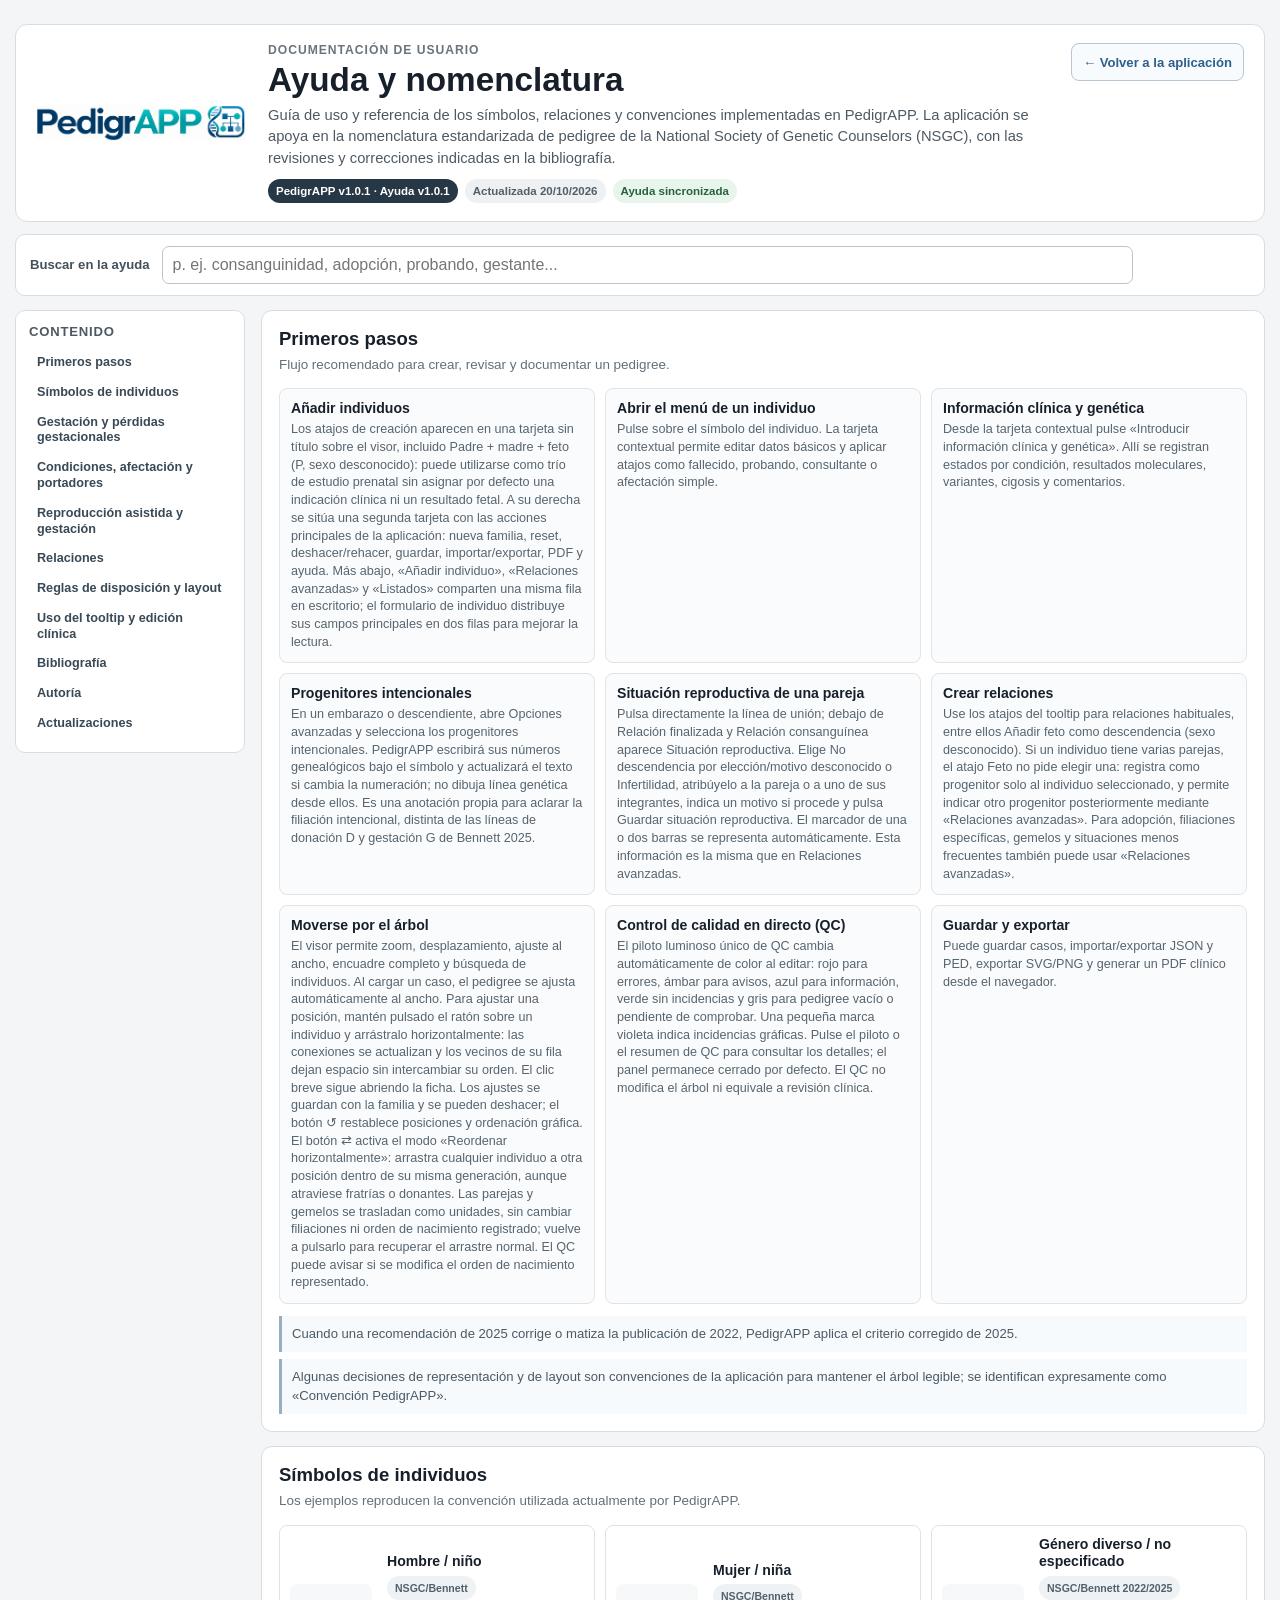
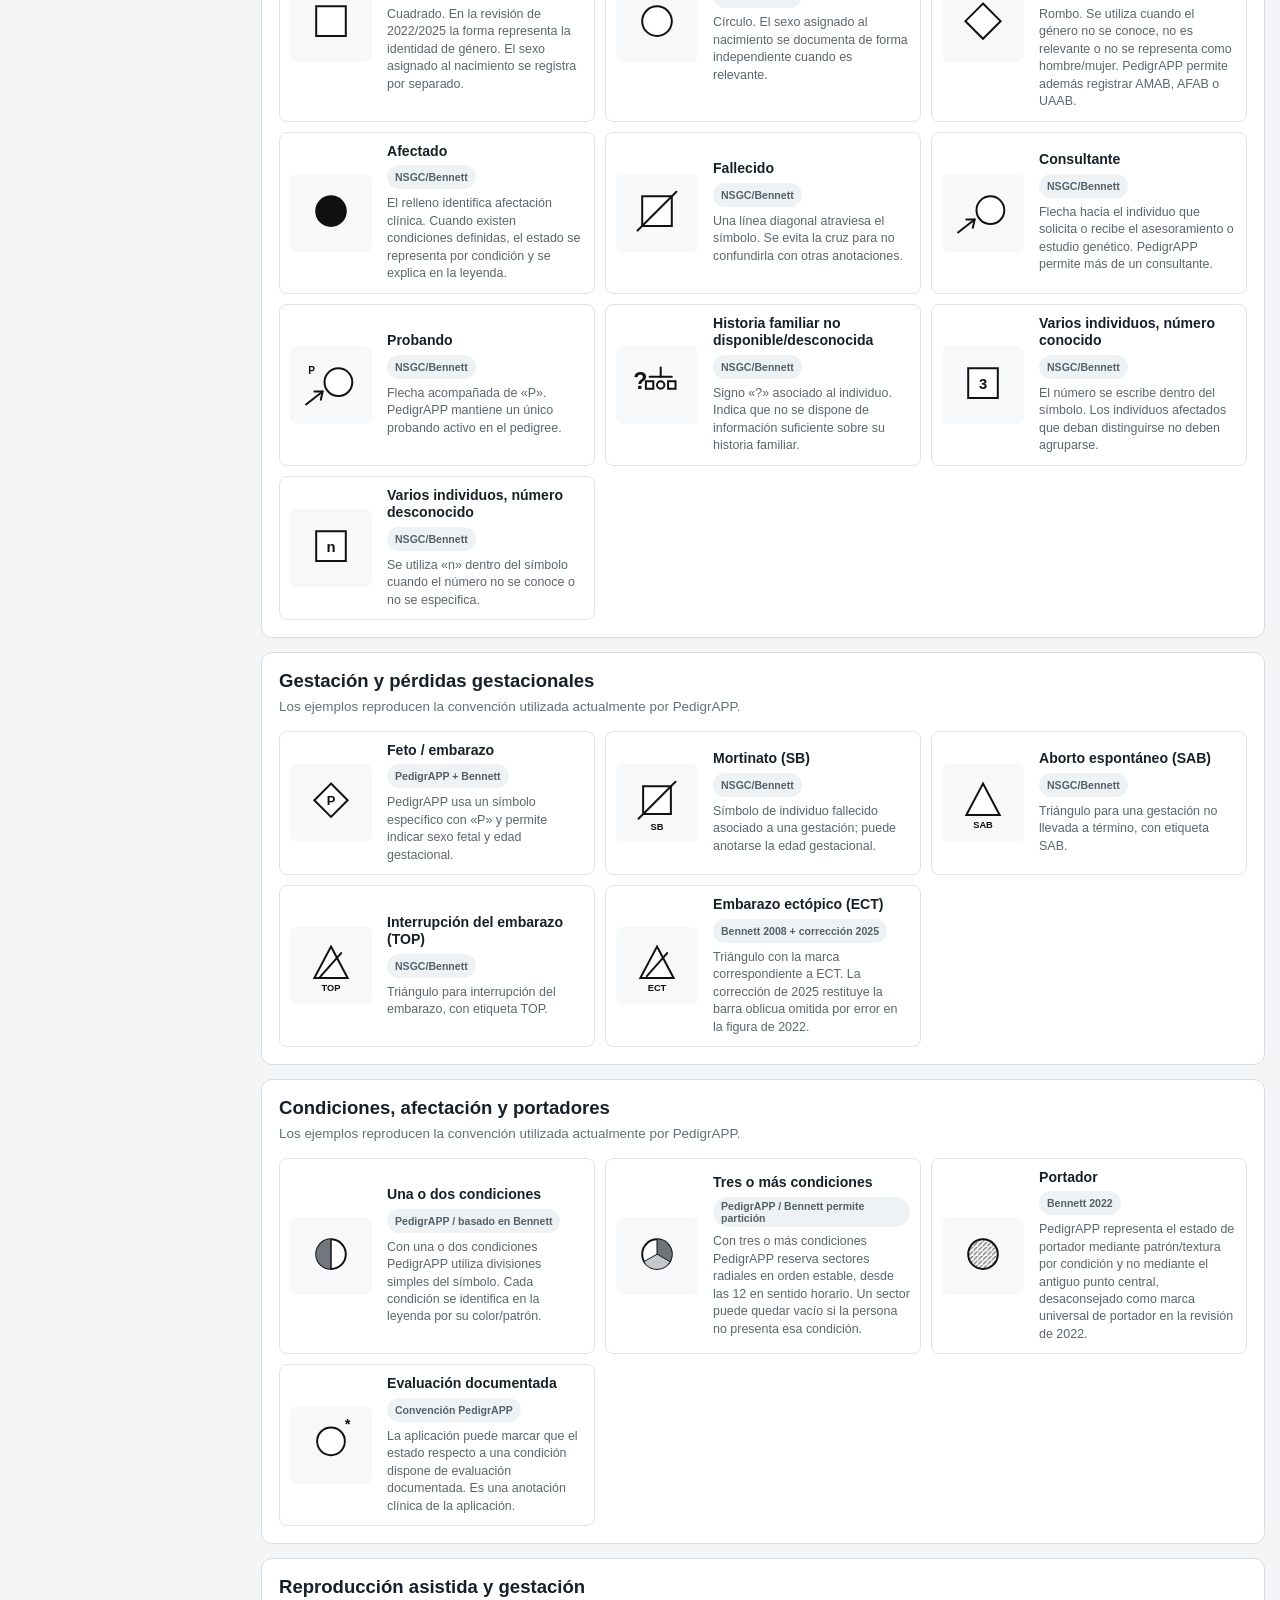
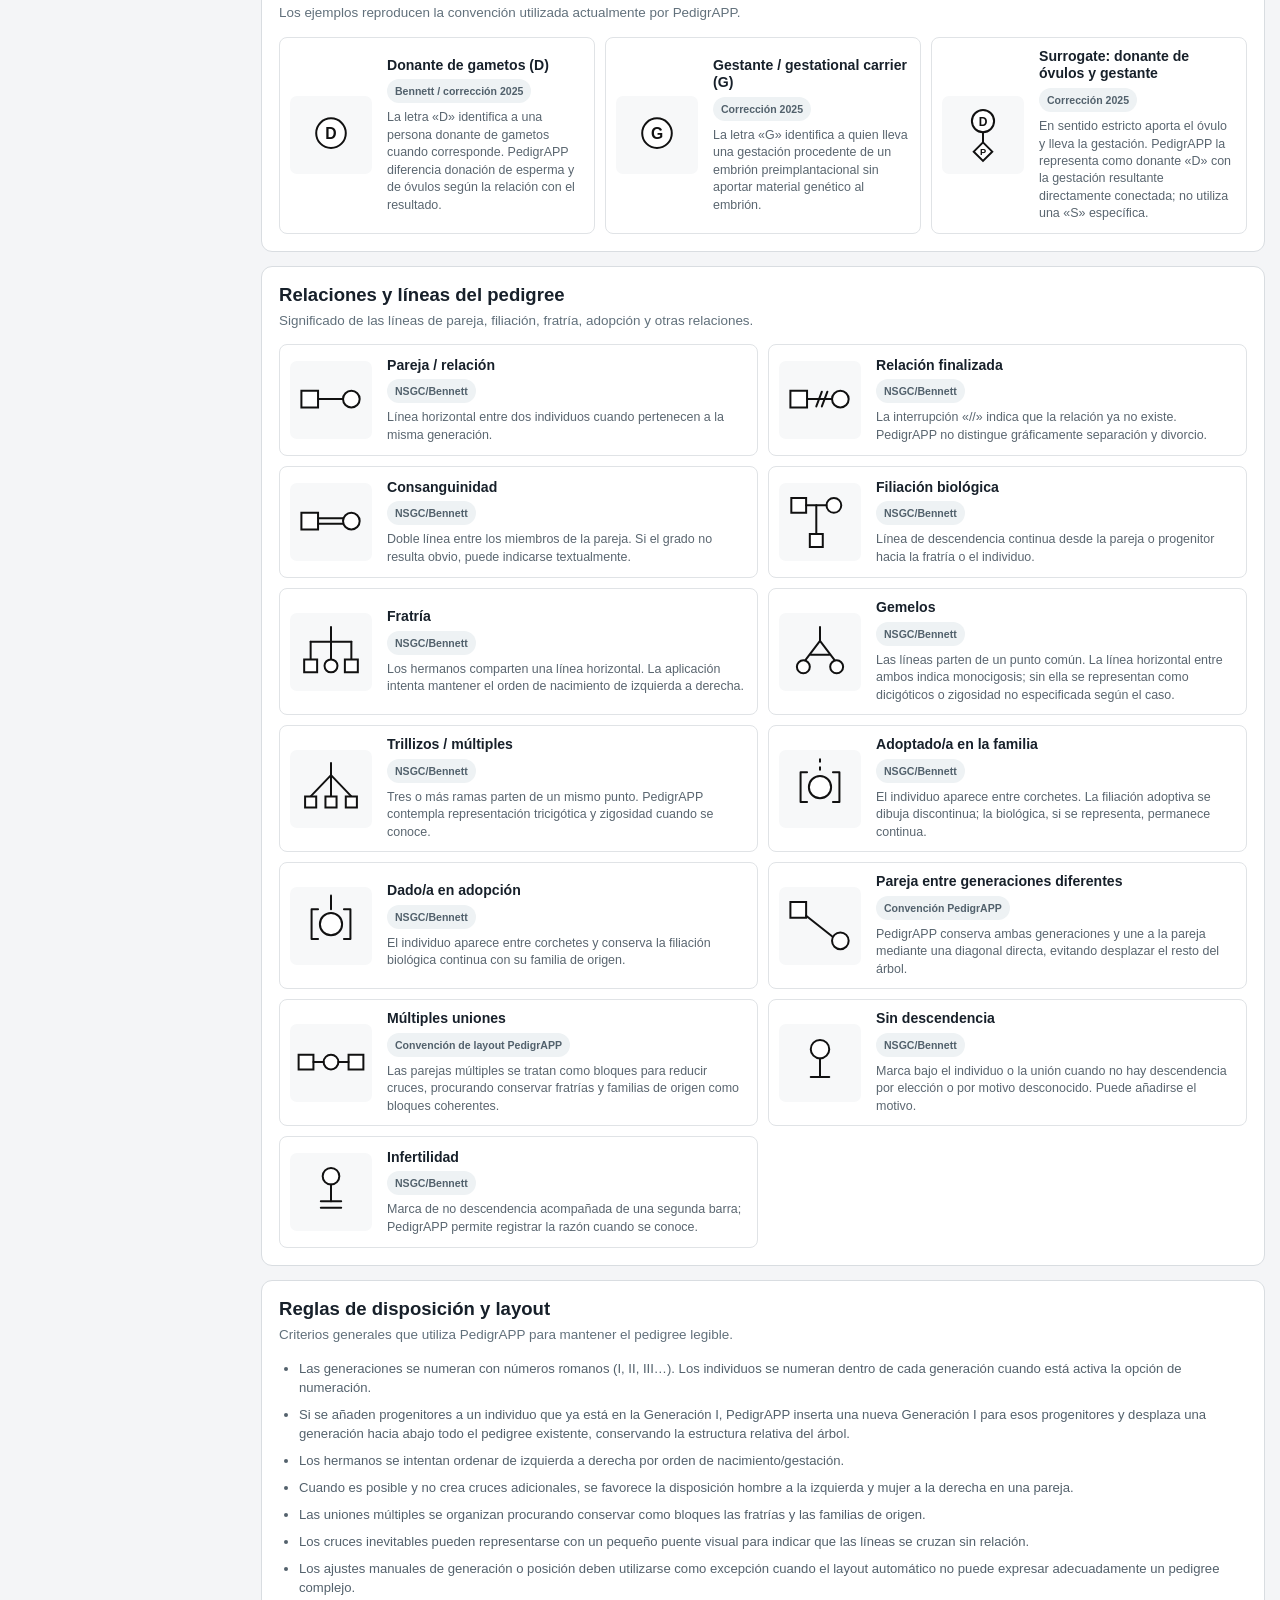
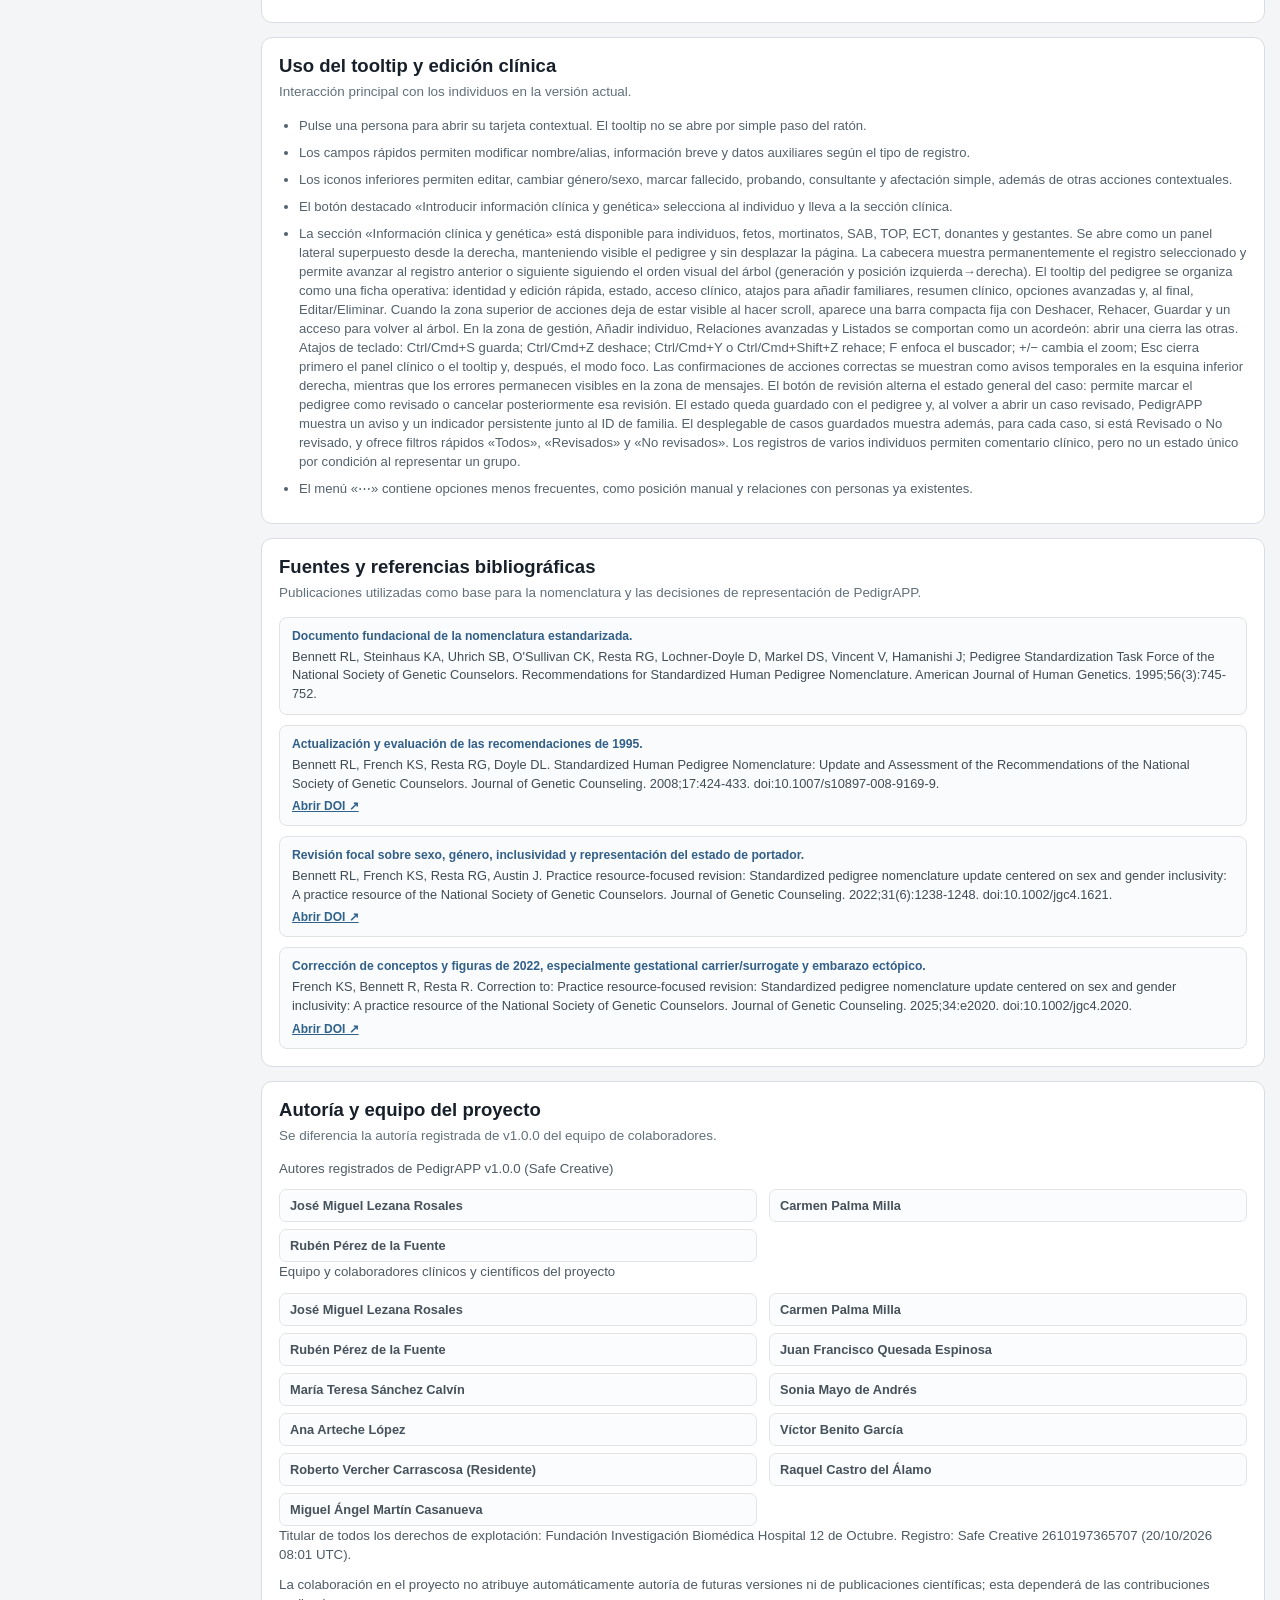
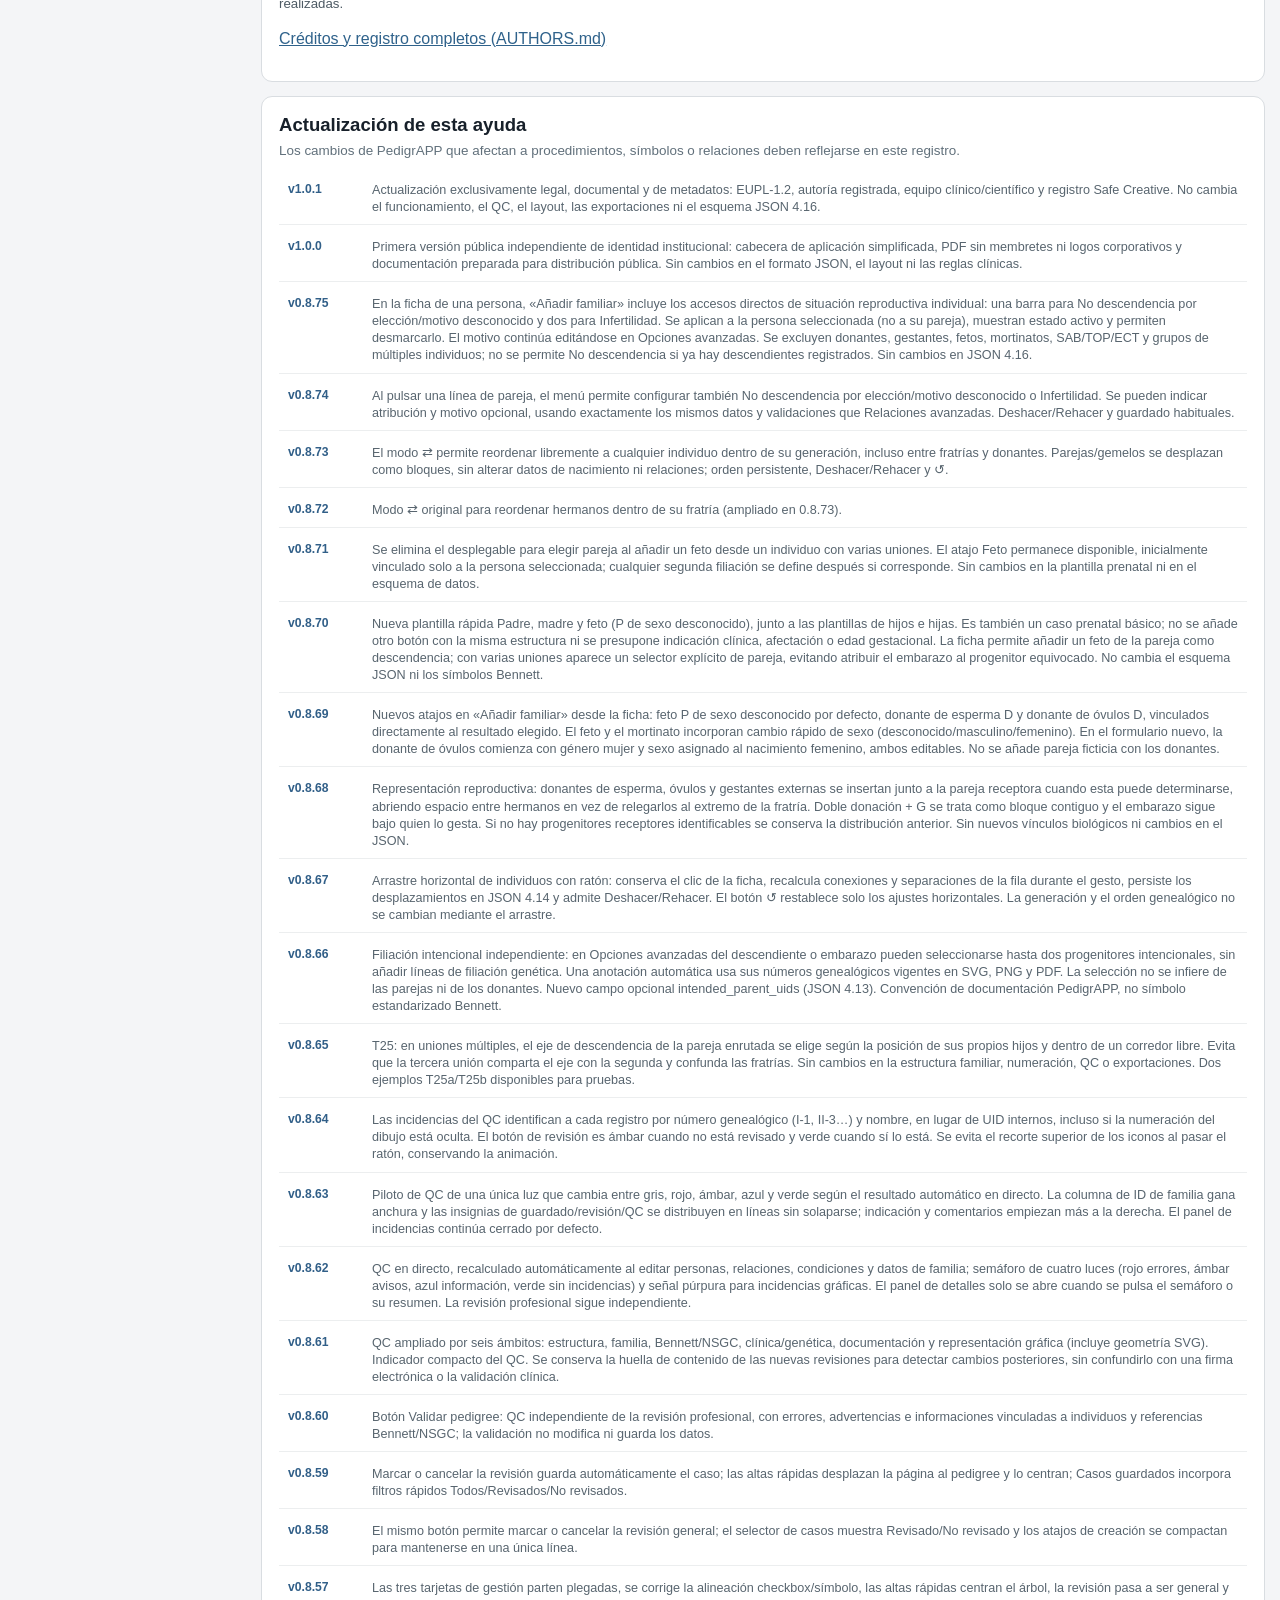
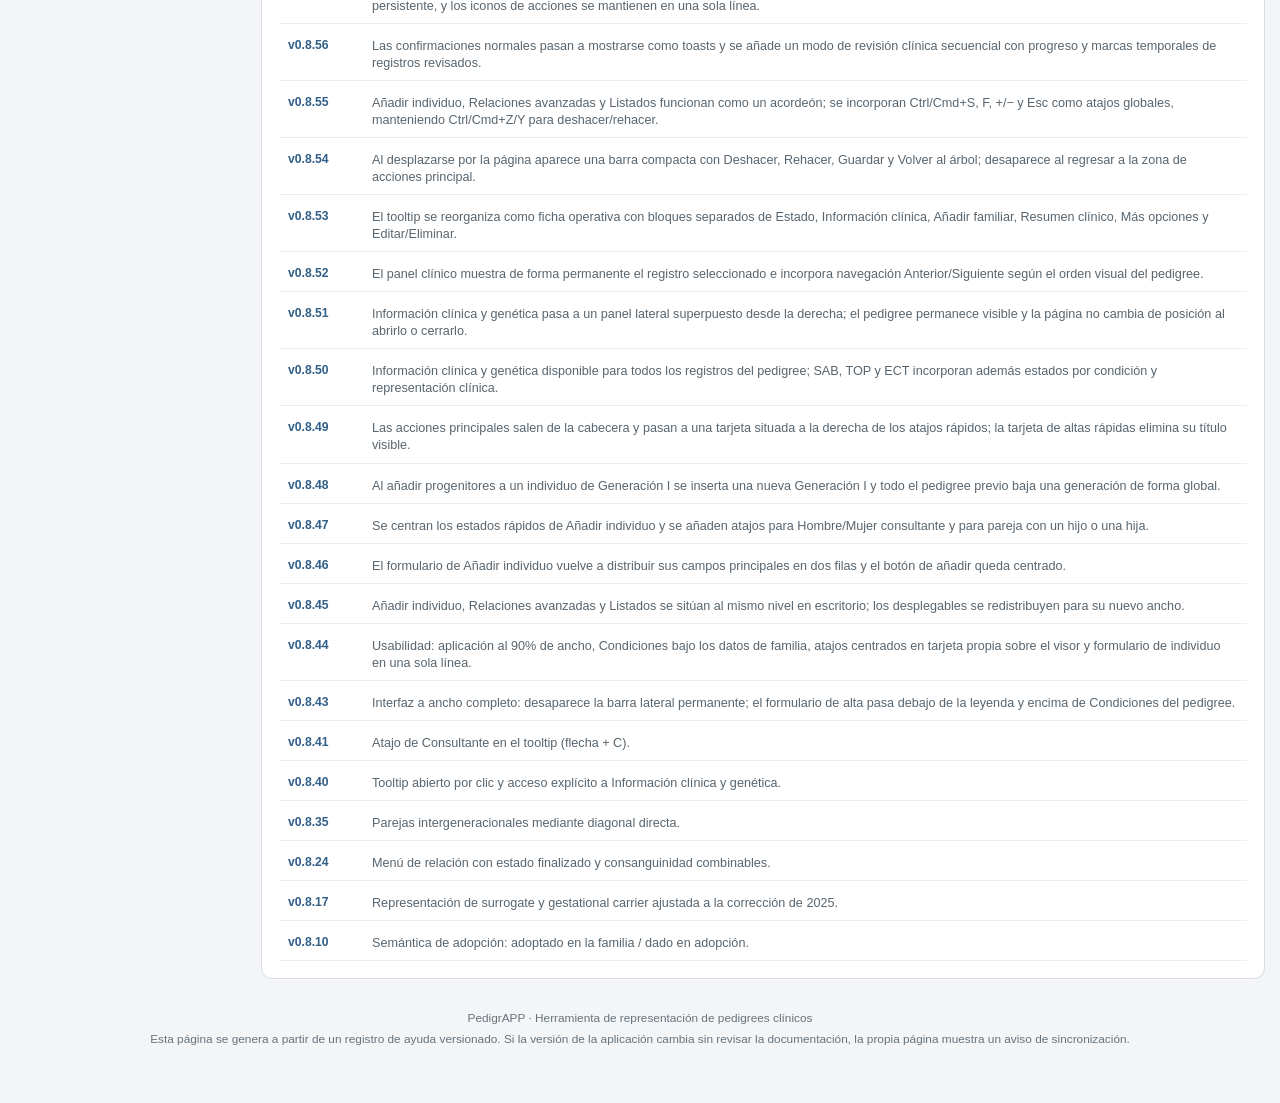
==== help.html @ 39930f48 "PedigrAPP v1.0.1 - legal and documentation update" ====
<!doctype html>
<html lang="es">
<head>
  <meta charset="utf-8">
  <meta name="viewport" content="width=device-width, initial-scale=1">
  <title>PedigrAPP · Ayuda y nomenclatura</title>
  <link rel="icon" type="image/png" href="images/PedigrAPP_icono_small.png">
  <link rel="stylesheet" href="help.css?v=1000">
</head>
<body>
  <div class="help-shell">
    <header class="help-header">
      <a class="help-brand" href="index.html" aria-label="Volver a PedigrAPP">
        <img src="images/PedigrAPP_logo.png" alt="PedigrAPP" onerror="this.style.display='none';this.nextElementSibling.hidden=false"><strong class="help-brand-text" hidden>PedigrAPP</strong>
      </a>

      <div class="help-header-copy">
        <p class="help-eyebrow">Documentación de usuario</p>
        <h1>Ayuda y nomenclatura</h1>
        <p id="helpIntro" class="help-intro"></p>
        <div class="help-version-row">
          <span id="helpVersionBadge" class="help-version-badge">PedigrAPP</span>
          <span id="helpUpdatedBadge" class="help-updated-badge"></span>
          <span id="helpSyncBadge" class="help-sync-badge" hidden></span>
        </div>
      </div>

      <a class="help-back" href="index.html">← Volver a la aplicación</a>
    </header>

    <div id="helpSyncWarning" class="help-sync-warning" hidden role="status"></div>

    <section class="help-search-card">
      <label for="helpSearch">Buscar en la ayuda</label>
      <input id="helpSearch" type="search" autocomplete="off"
             placeholder="p. ej. consanguinidad, adopción, probando, gestante...">
      <span id="helpSearchCount" class="help-search-count" aria-live="polite"></span>
    </section>

    <div class="help-layout">
      <nav class="help-nav" aria-label="Índice de ayuda">
        <h2>Contenido</h2>
        <div id="helpNavLinks"></div>
      </nav>
      <main id="helpContent" class="help-content"></main>
    </div>

    <footer class="help-footer">
      <p>PedigrAPP · Herramienta de representación de pedigrees clínicos</p>
      <p>Esta página se genera a partir de un registro de ayuda versionado. Si la versión de la aplicación cambia sin revisar la documentación, la propia página muestra un aviso de sincronización.</p>
    </footer>
  </div>

  <script src="help-data.js?v=1001"></script>
  <script src="help.js?v=1001"></script>
</body>
</html>
---- help.css ----
:root{
  font-family:Arial,Helvetica,sans-serif;
  color:#17202a;
  background:#f4f5f7;
  --panel:#fff;
  --border:#d9dde1;
  --muted:#64717c;
  --accent:#315f88;
}
*{box-sizing:border-box}
html{scroll-behavior:smooth}
body{margin:0;min-height:100vh}
button,input{font:inherit}
a{color:#2f628b}
.help-shell{width:min(1480px,calc(100% - 30px));margin:24px auto 38px}
.help-header{display:grid;grid-template-columns:auto minmax(0,1fr) auto;align-items:center;gap:22px;padding:18px 20px;background:#fff;border:1px solid var(--border);border-radius:12px}
.help-brand{display:block}
.help-brand img{width:210px;max-width:100%;max-height:76px;object-fit:contain;display:block}
.help-header-copy{min-width:0}
.help-eyebrow{margin:0 0 5px;color:#6b737b;font-size:.76rem;font-weight:800;text-transform:uppercase;letter-spacing:.08em}
.help-header h1{margin:0 0 7px;font-size:clamp(1.55rem,2.6vw,2.15rem);line-height:1.08}
.help-intro{max-width:900px;margin:0;color:#4d5963;font-size:.92rem;line-height:1.45}
.help-version-row{display:flex;flex-wrap:wrap;align-items:center;gap:7px;margin-top:10px}
.help-version-badge,.help-updated-badge,.help-sync-badge,.help-standard-badge{display:inline-flex;align-items:center;min-height:24px;padding:3px 8px;border-radius:999px;font-size:.72rem;font-weight:800}
.help-version-badge{background:#263746;color:#fff}
.help-updated-badge{background:#eef0f2;color:#52606b}
.help-sync-badge{background:#e8f5ec;color:#27633b}
.help-back{align-self:start;display:inline-flex;align-items:center;min-height:38px;padding:8px 11px;border:1px solid #b9c6d0;border-radius:8px;background:#f7fbfe;color:#315f88;font-size:.82rem;font-weight:800;text-decoration:none;white-space:nowrap}
.help-back:hover{background:#edf5fb}
.help-sync-warning{margin-top:12px;padding:10px 12px;border:1px solid #d8ae68;border-radius:8px;background:#fff7e9;color:#775010;font-size:.84rem;font-weight:700}
.help-search-card{display:grid;grid-template-columns:auto minmax(220px,1fr) auto;align-items:center;gap:12px;margin-top:12px;padding:11px 14px;background:#fff;border:1px solid var(--border);border-radius:10px}
.help-search-card label{font-size:.82rem;font-weight:800;color:#44515b}
.help-search-card input{width:100%;min-height:38px;padding:8px 10px;border:1px solid #bcc5cc;border-radius:7px;background:#fff}
.help-search-card input:focus{outline:2px solid rgba(49,95,136,.18);border-color:#6f91ad}
.help-search-count{min-width:105px;color:var(--muted);font-size:.75rem;text-align:right}
.help-layout{display:grid;grid-template-columns:230px minmax(0,1fr);gap:16px;margin-top:14px;align-items:start}
.help-nav{position:sticky;top:12px;padding:13px;background:#fff;border:1px solid var(--border);border-radius:10px}
.help-nav h2{margin:0 0 9px;color:#4c5963;font-size:.82rem;text-transform:uppercase;letter-spacing:.06em}
.help-nav a{display:block;padding:7px 8px;border-radius:6px;color:#394955;font-size:.79rem;font-weight:700;line-height:1.25;text-decoration:none}
.help-nav a:hover{background:#eef4f8;color:#244d6b}
.help-content{min-width:0;display:grid;gap:14px}
.help-section{scroll-margin-top:14px;padding:17px;background:#fff;border:1px solid var(--border);border-radius:11px}
.help-section>h2{margin:0 0 5px;font-size:1.16rem}
.help-section>.help-section-lead{margin:0 0 14px;color:#61707b;font-size:.84rem;line-height:1.45}
.help-note-list{display:grid;gap:7px;margin:12px 0 0;padding:0;list-style:none}
.help-note-list li{padding:9px 10px;border-left:3px solid #98afc0;background:#f7fafc;color:#4b5964;font-size:.82rem;line-height:1.4}
.help-quick-grid,.help-symbol-grid{display:grid;grid-template-columns:repeat(3,minmax(0,1fr));gap:10px}
.help-quick-card{padding:11px;border:1px solid #e0e4e7;border-radius:8px;background:#fafbfc}
.help-quick-card h3{margin:0 0 5px;font-size:.88rem}
.help-quick-card p{margin:0;color:#58656f;font-size:.79rem;line-height:1.4}
.help-symbol-card,.help-relation-card{display:grid;grid-template-columns:86px minmax(0,1fr);gap:11px;align-items:center;min-height:112px;padding:10px;border:1px solid #e0e3e6;border-radius:8px;background:#fff}
.help-symbol-visual{width:82px;height:78px;display:flex;align-items:center;justify-content:center;border-radius:7px;background:#f7f8f9}
.help-symbol-visual svg{width:74px;height:66px;overflow:visible}
.help-symbol-visual svg *{vector-effect:non-scaling-stroke}
.help-symbol-body h4,.help-relation-body h4{margin:0 0 5px;font-size:.88rem;line-height:1.25}
.help-standard-badge{margin-bottom:6px;background:#eef2f4;color:#52616c;font-size:.66rem}
.help-symbol-body p,.help-relation-body p{margin:0;color:#5a6670;font-size:.78rem;line-height:1.4}
.help-relations{display:grid;grid-template-columns:repeat(2,minmax(0,1fr));gap:10px}
.help-bullet-list{margin:0;padding-left:20px}
.help-bullet-list li{margin:0 0 8px;color:#53616c;font-size:.82rem;line-height:1.45}
.help-reference-list{display:grid;gap:10px}
.help-reference-card{padding:11px 12px;border:1px solid #dfe3e6;border-radius:8px;background:#fafbfc}
.help-reference-role{margin:0 0 5px;color:#315f88;font-size:.76rem;font-weight:800}
.help-reference-citation{margin:0;color:#404c55;font-size:.8rem;line-height:1.45}
.help-reference-link{display:inline-block;margin-top:6px;font-size:.75rem;font-weight:800}
.help-authorship-lead{margin:0 0 11px;color:#4d5a64;font-size:.83rem;line-height:1.45}
.help-author-grid{display:grid;grid-template-columns:repeat(2,minmax(0,1fr));gap:7px 12px}
.help-author-card{padding:8px 10px;border:1px solid #e1e5e8;border-radius:7px;background:#fbfcfd;color:#45515b;font-size:.8rem;font-weight:700}
.help-changelog{display:grid;gap:6px}
.help-changelog-row{display:grid;grid-template-columns:74px minmax(0,1fr);gap:10px;padding:8px 9px;border-bottom:1px solid #eceeef}
.help-changelog-version{color:#315f88;font-size:.76rem;font-weight:800}
.help-changelog-text{color:#58656f;font-size:.79rem;line-height:1.35}
.help-search-hidden{display:none!important}
.help-footer{margin-top:14px;padding:14px 16px;color:#67737c;font-size:.74rem;line-height:1.45;text-align:center}
.help-footer p{margin:3px 0}
@media(max-width:1050px){
  .help-header{grid-template-columns:auto 1fr}
  .help-back{grid-column:1/-1;justify-self:start}
  .help-layout{grid-template-columns:1fr}
  .help-nav{position:static}
  .help-nav>div{display:flex;flex-wrap:wrap;gap:4px}
  .help-quick-grid,.help-symbol-grid{grid-template-columns:repeat(2,minmax(0,1fr))}
}
@media(max-width:700px){
  .help-shell{width:min(100% - 18px,1480px);margin-top:10px}
  .help-header{grid-template-columns:1fr;gap:12px}
  .help-brand img{width:180px}
  .help-search-card{grid-template-columns:1fr;gap:7px}
  .help-search-count{text-align:left}
  .help-quick-grid,.help-symbol-grid,.help-relations,.help-author-grid{grid-template-columns:1fr}
  .help-symbol-card,.help-relation-card{grid-template-columns:72px minmax(0,1fr)}
  .help-symbol-visual{width:68px}
  .help-symbol-visual svg{width:64px}
}
/* Identidad de texto autosuficiente si no se facilita el logo opcional. */
.help-brand-text { color:inherit; font-weight:750; font-size:1.65rem; line-height:1.1; text-decoration:none; }
.help-brand-text[hidden] { display:none !important; }
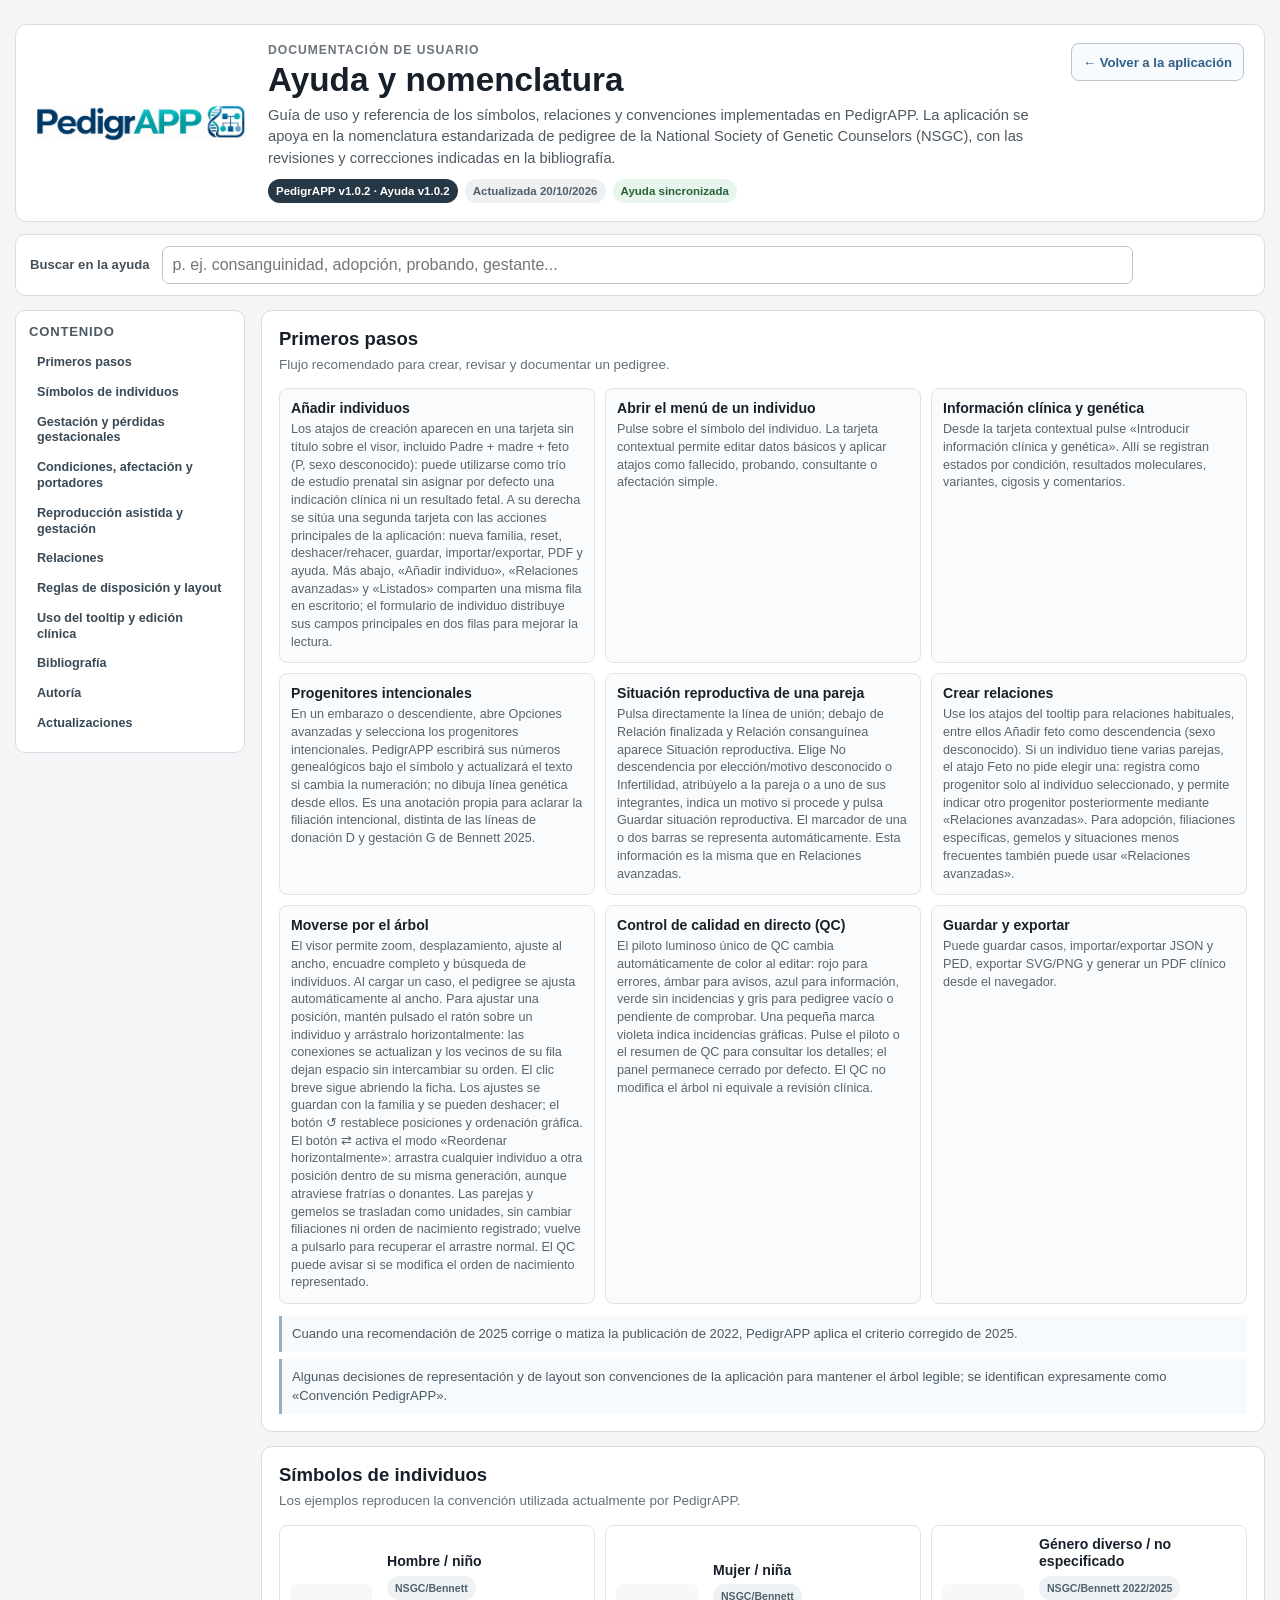
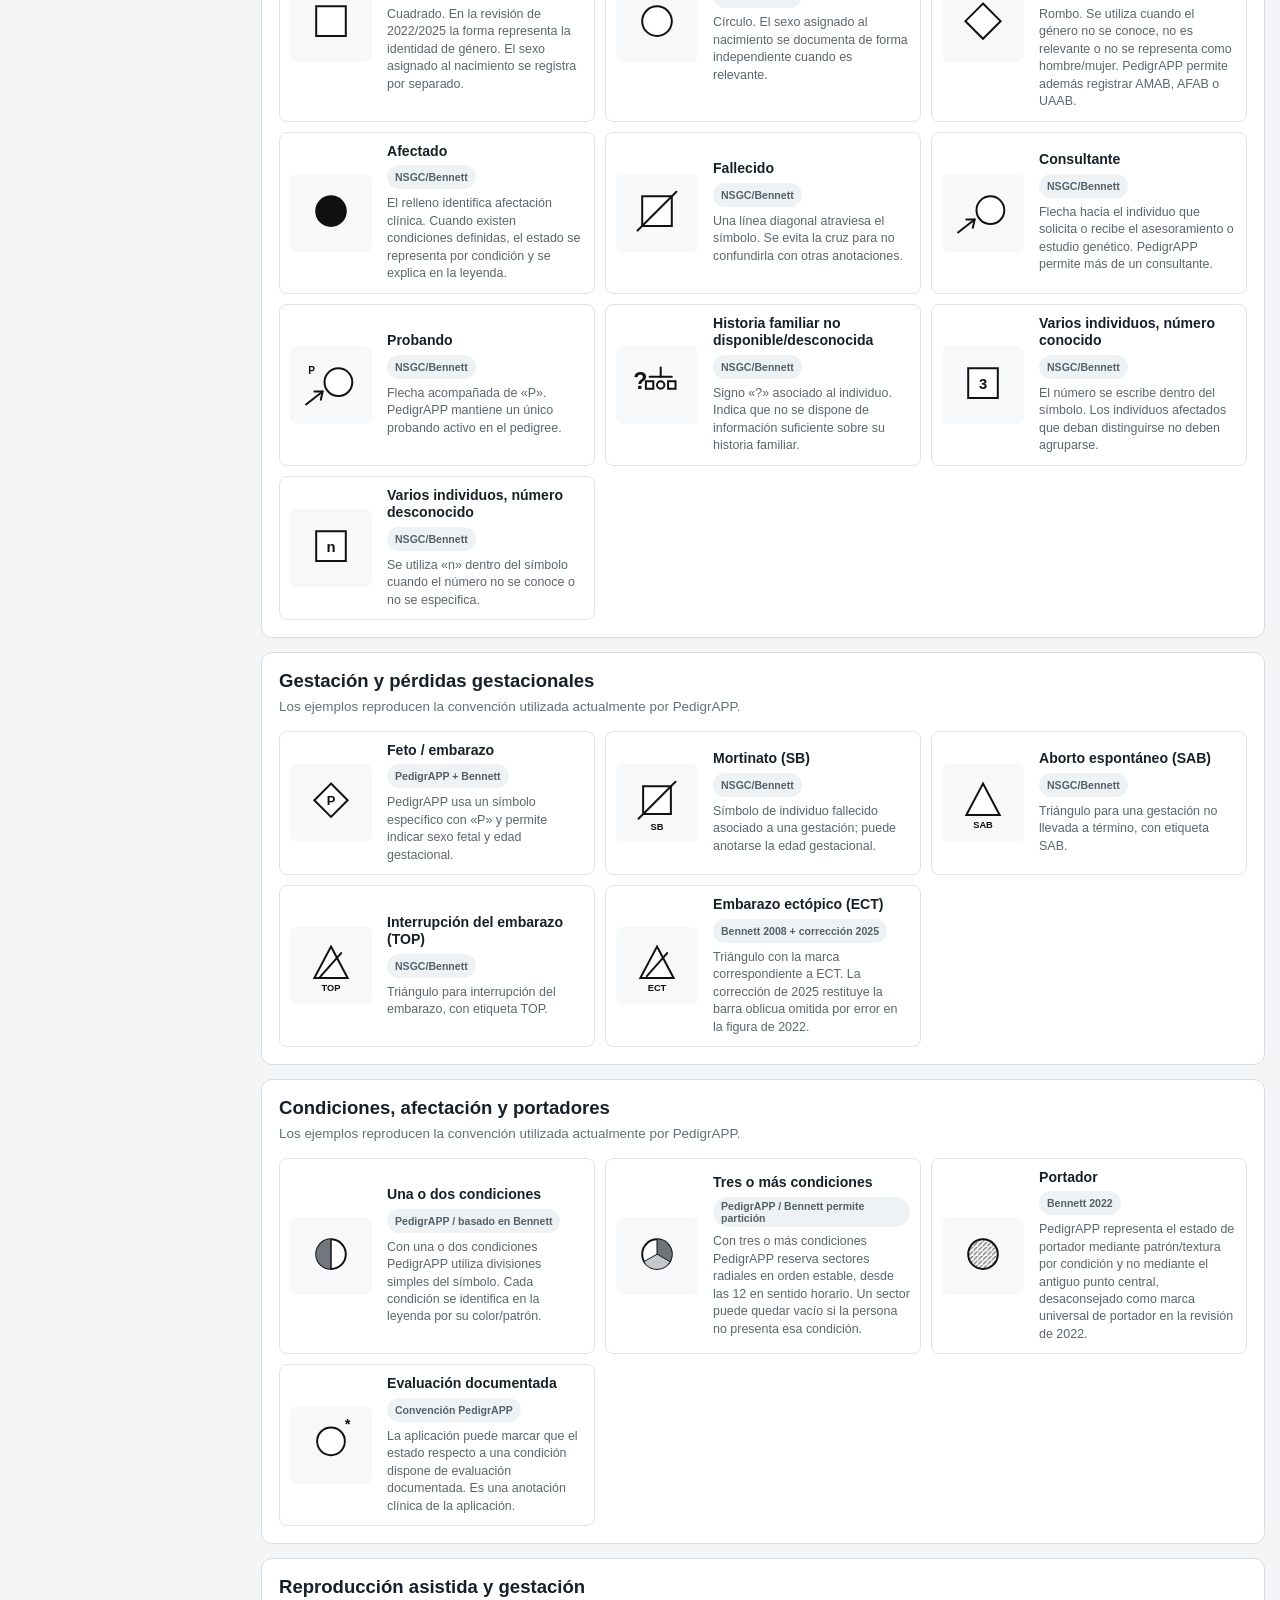
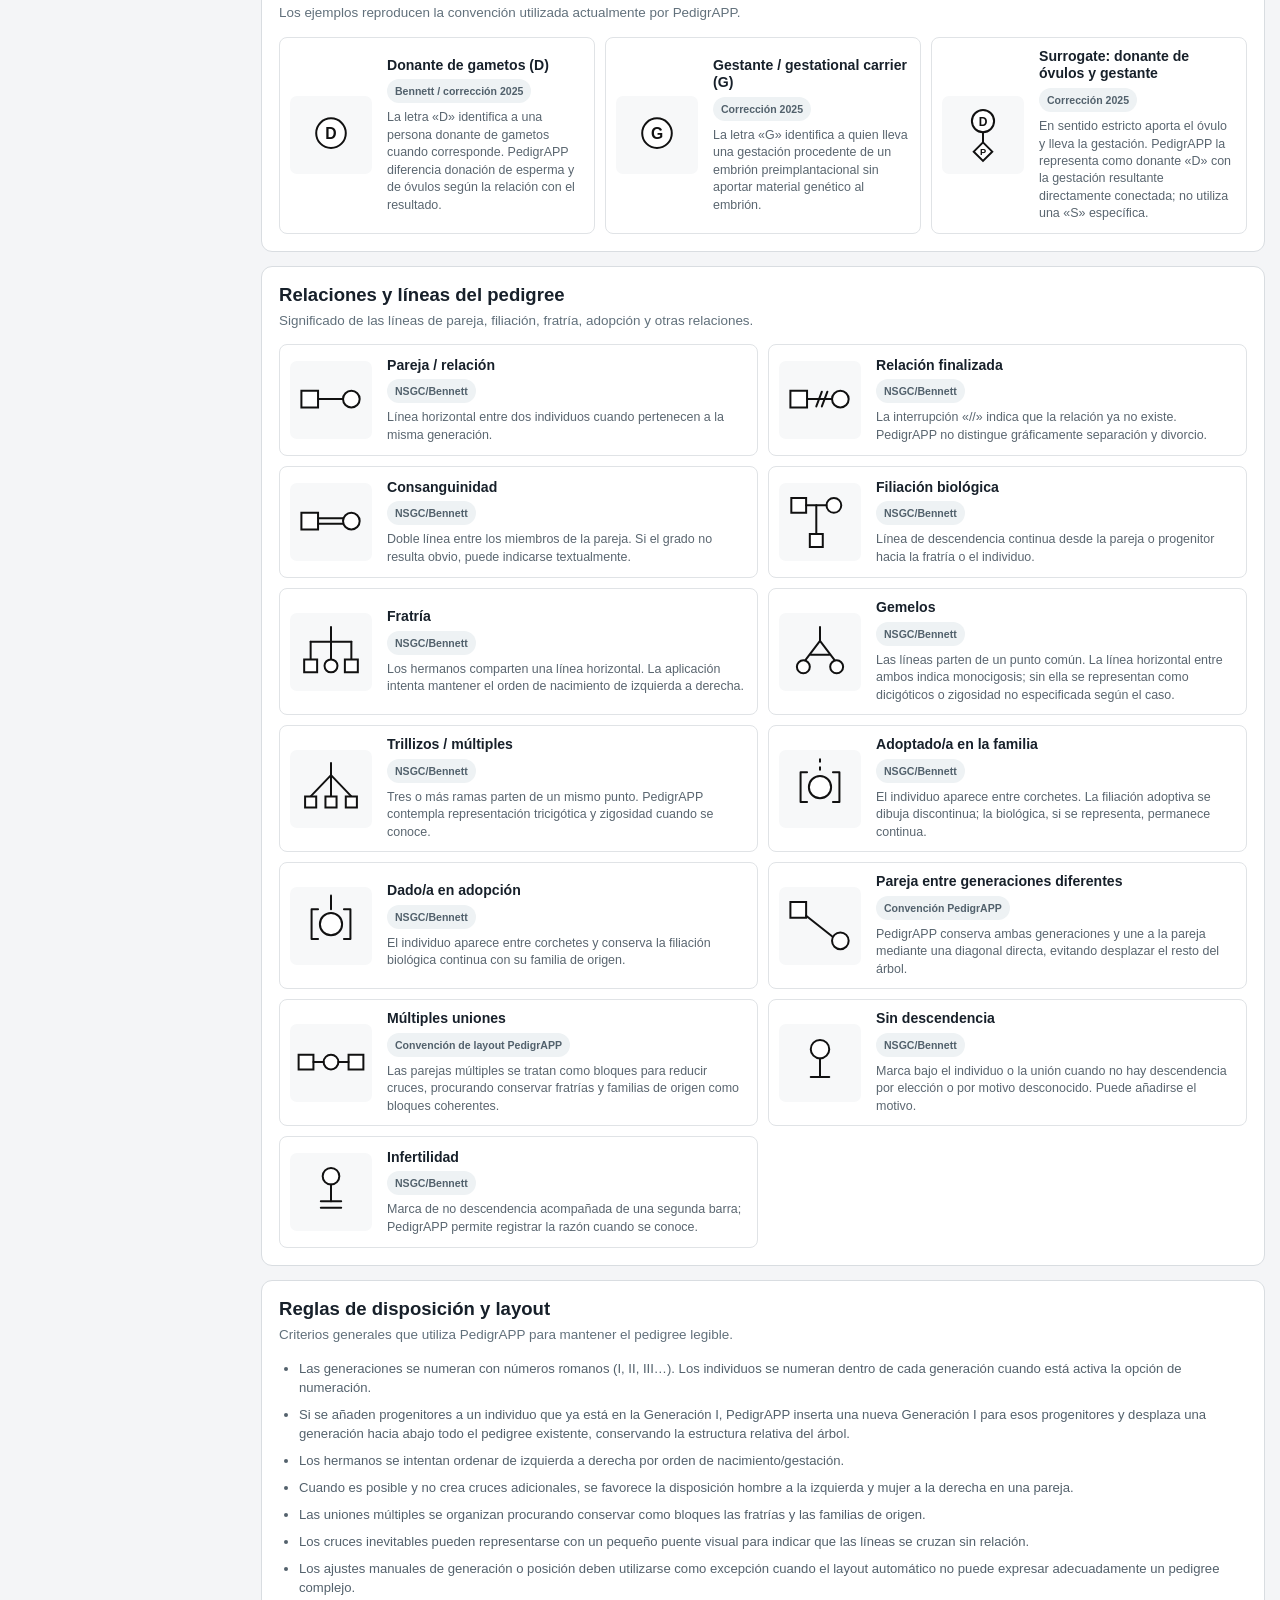
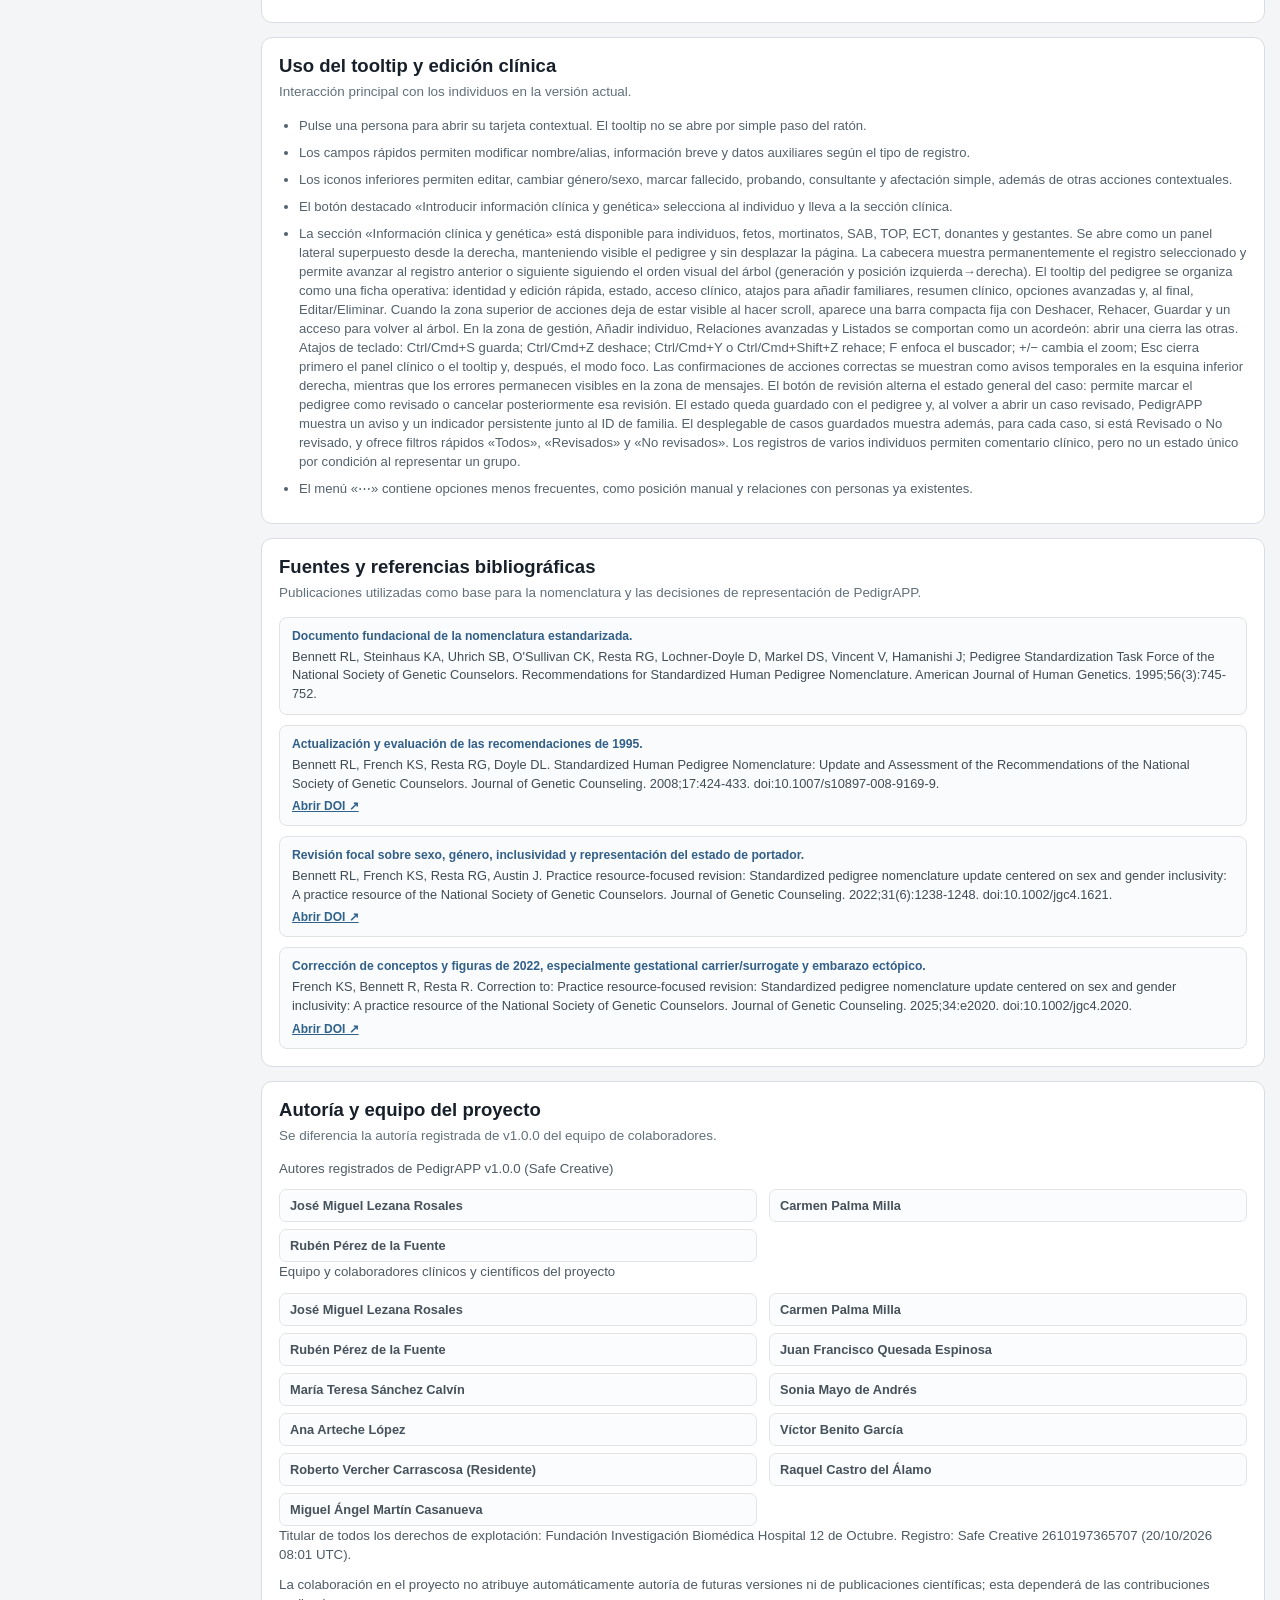
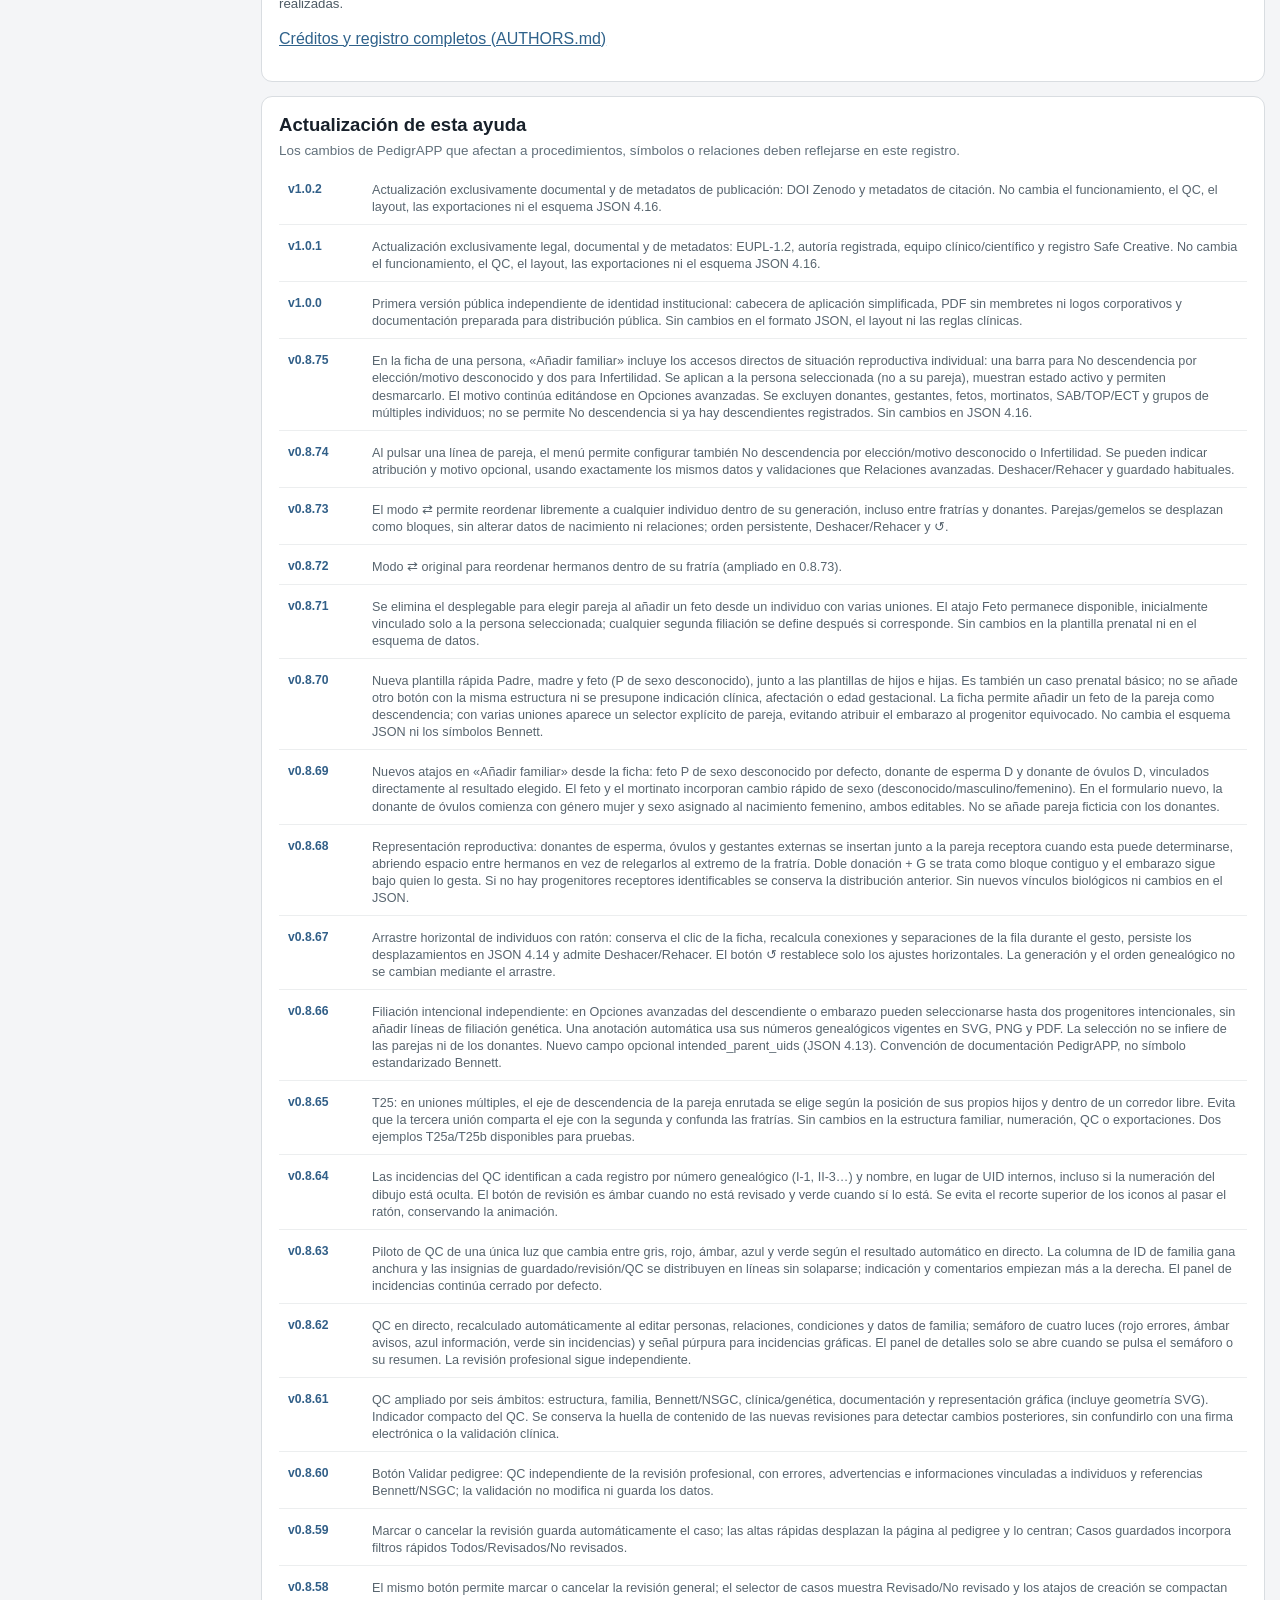
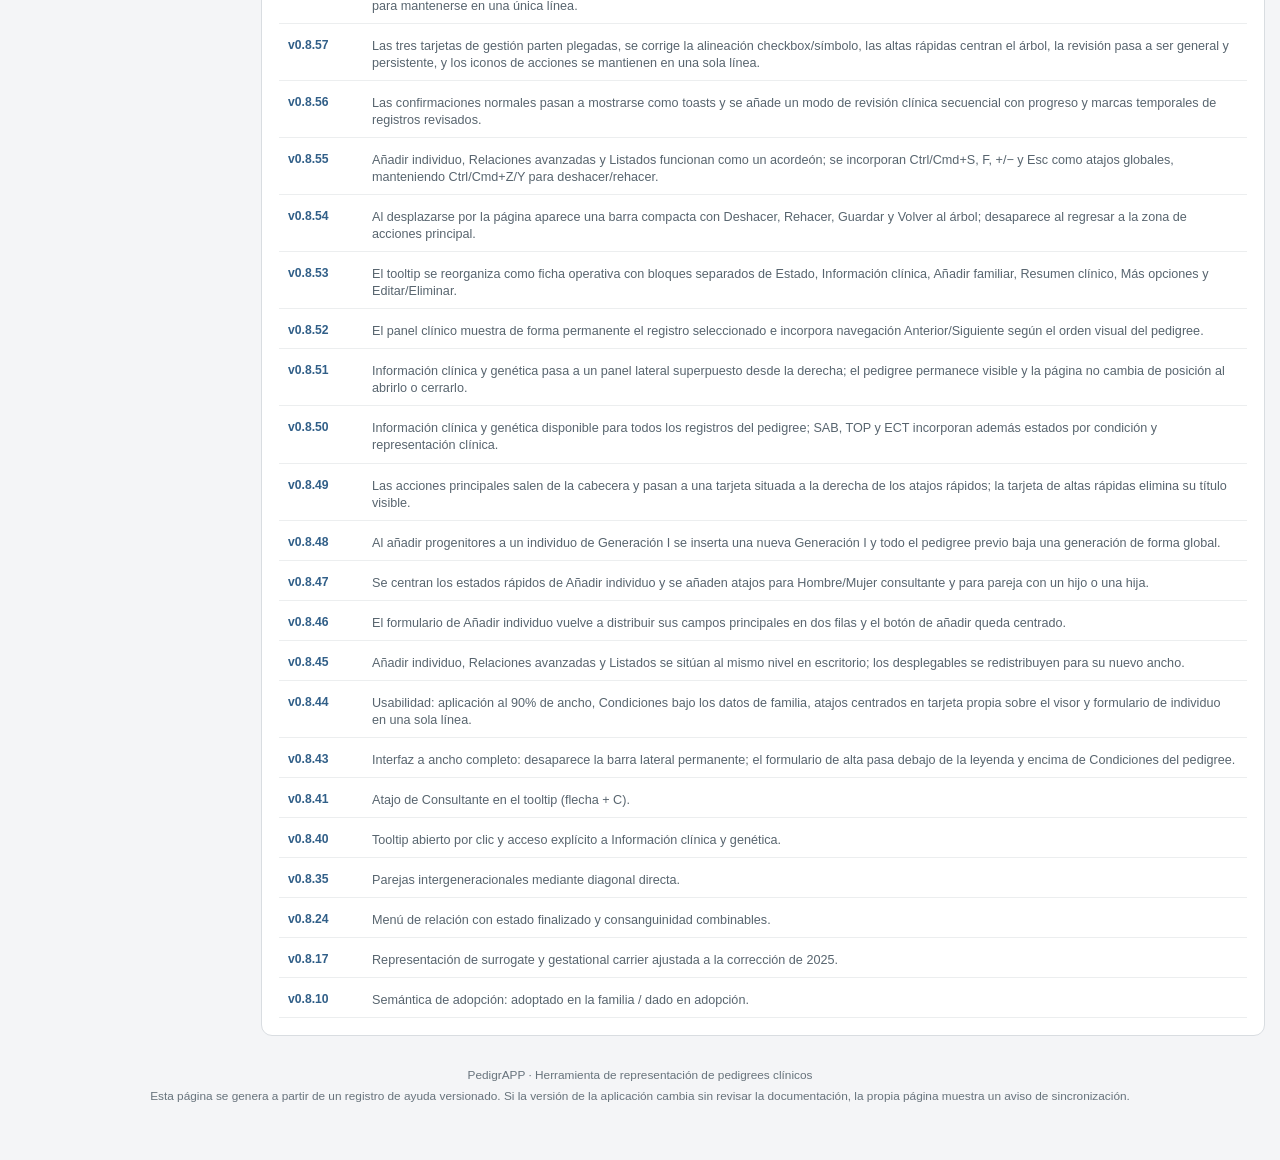
==== commit 3316c2cb: "PedigrAPP v1.0.2 - DOI and publication metadata" ====
--- a/help.html
+++ b/help.html
@@ -51,7 +51,7 @@
     </footer>
   </div>
 
-  <script src="help-data.js?v=1001"></script>
-  <script src="help.js?v=1001"></script>
+  <script src="help-data.js?v=1002"></script>
+  <script src="help.js?v=1002"></script>
 </body>
 </html>
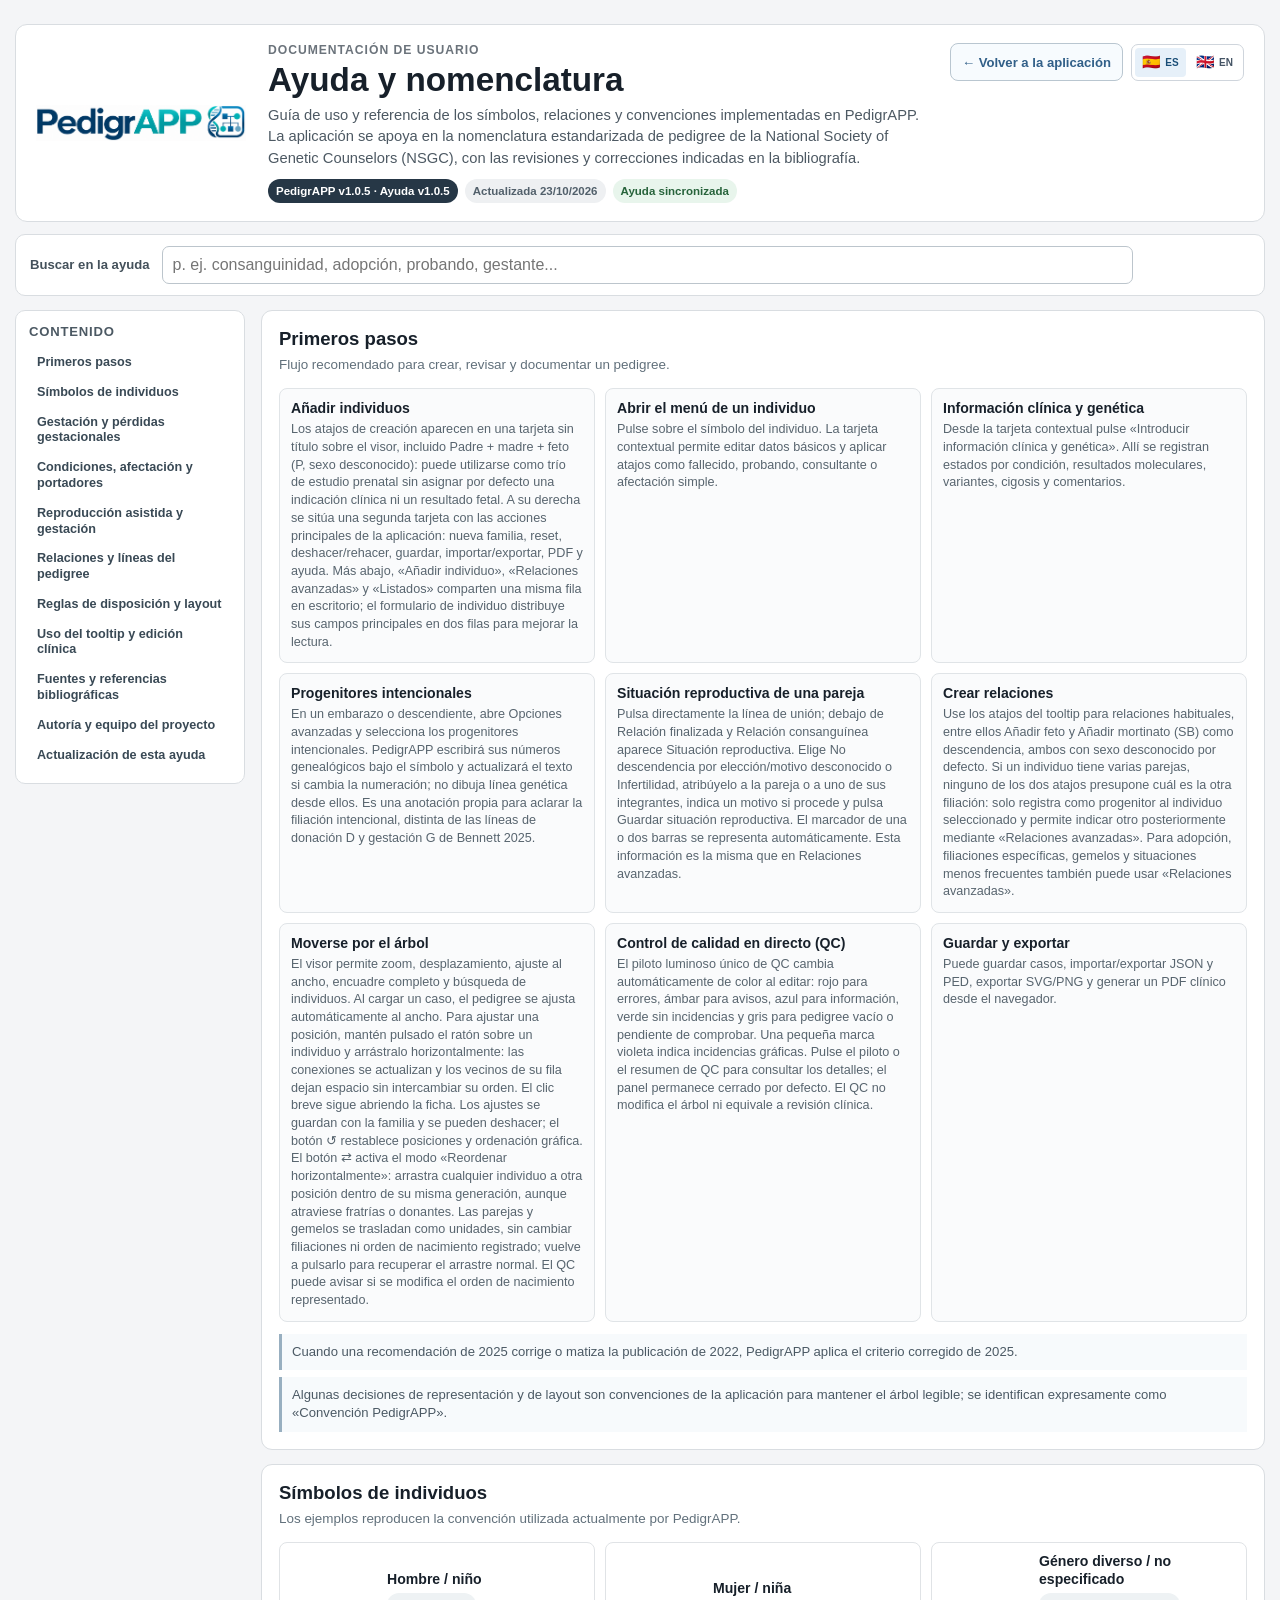
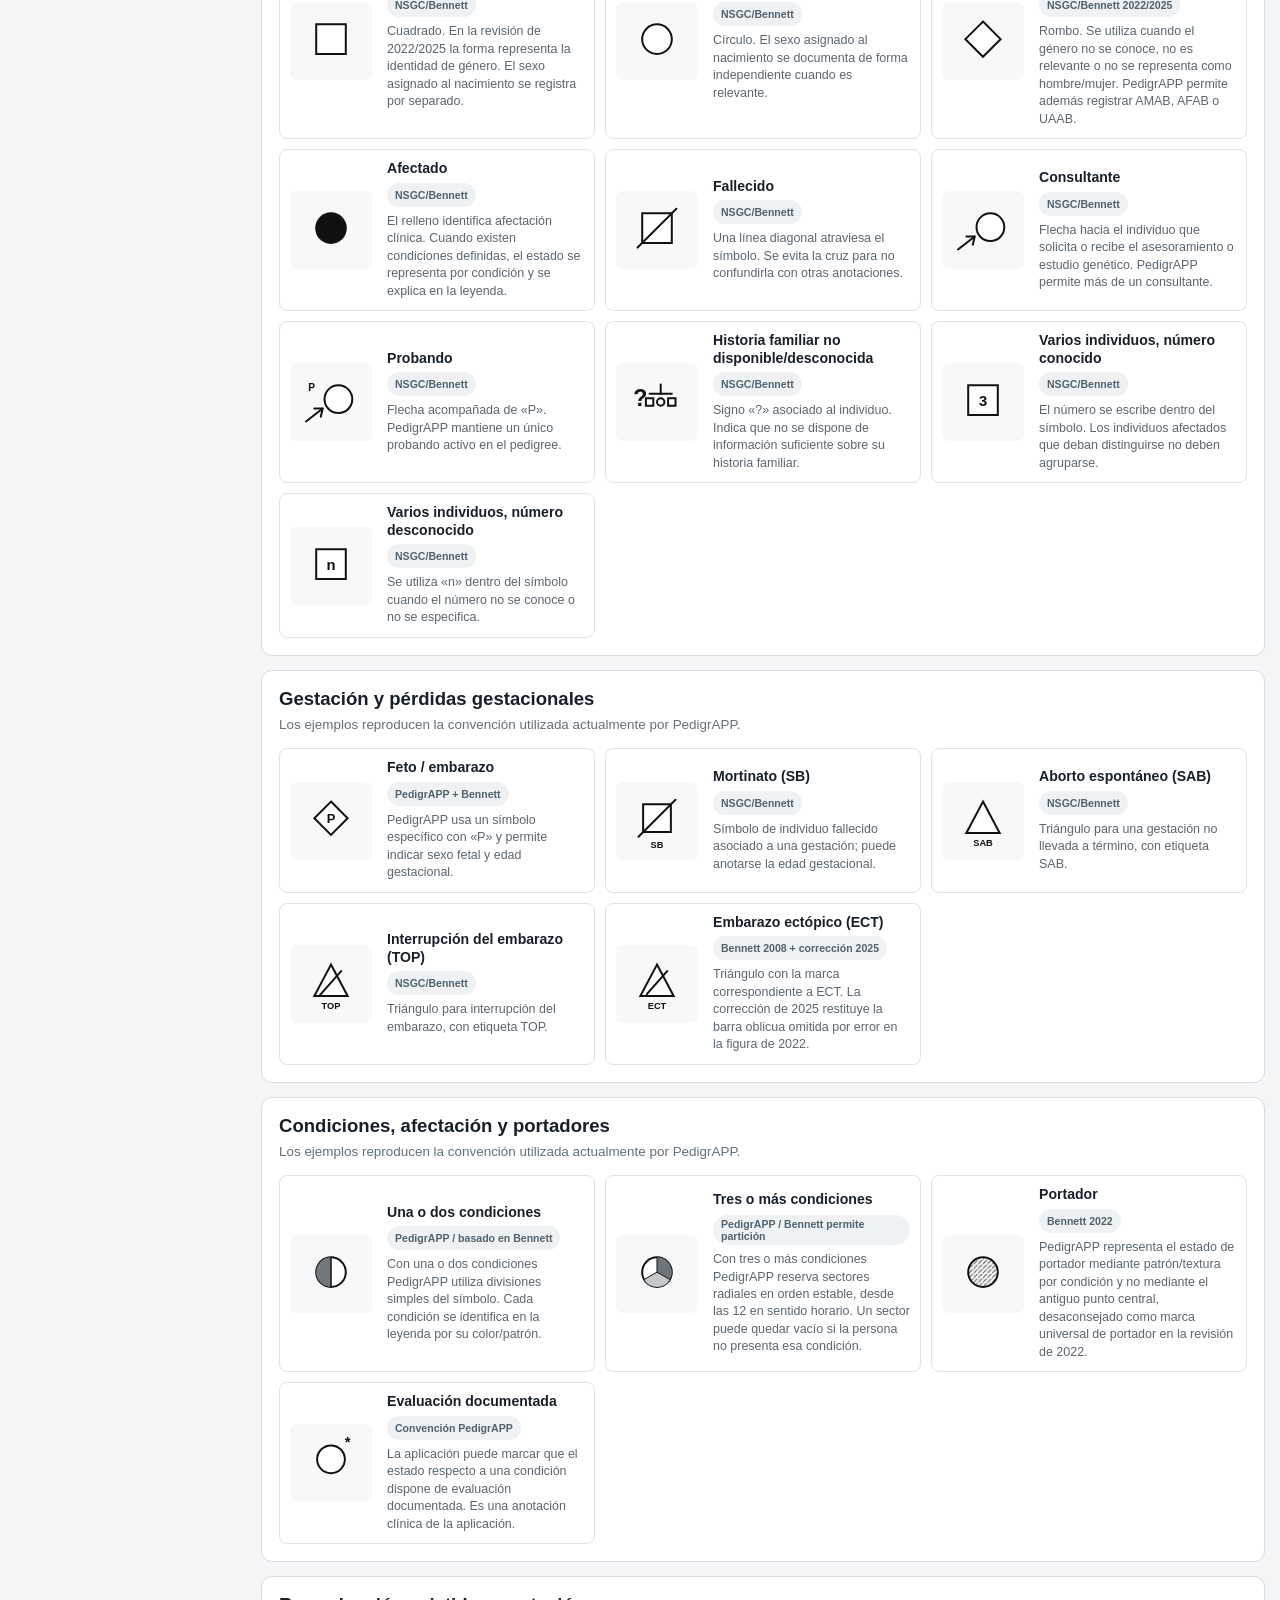
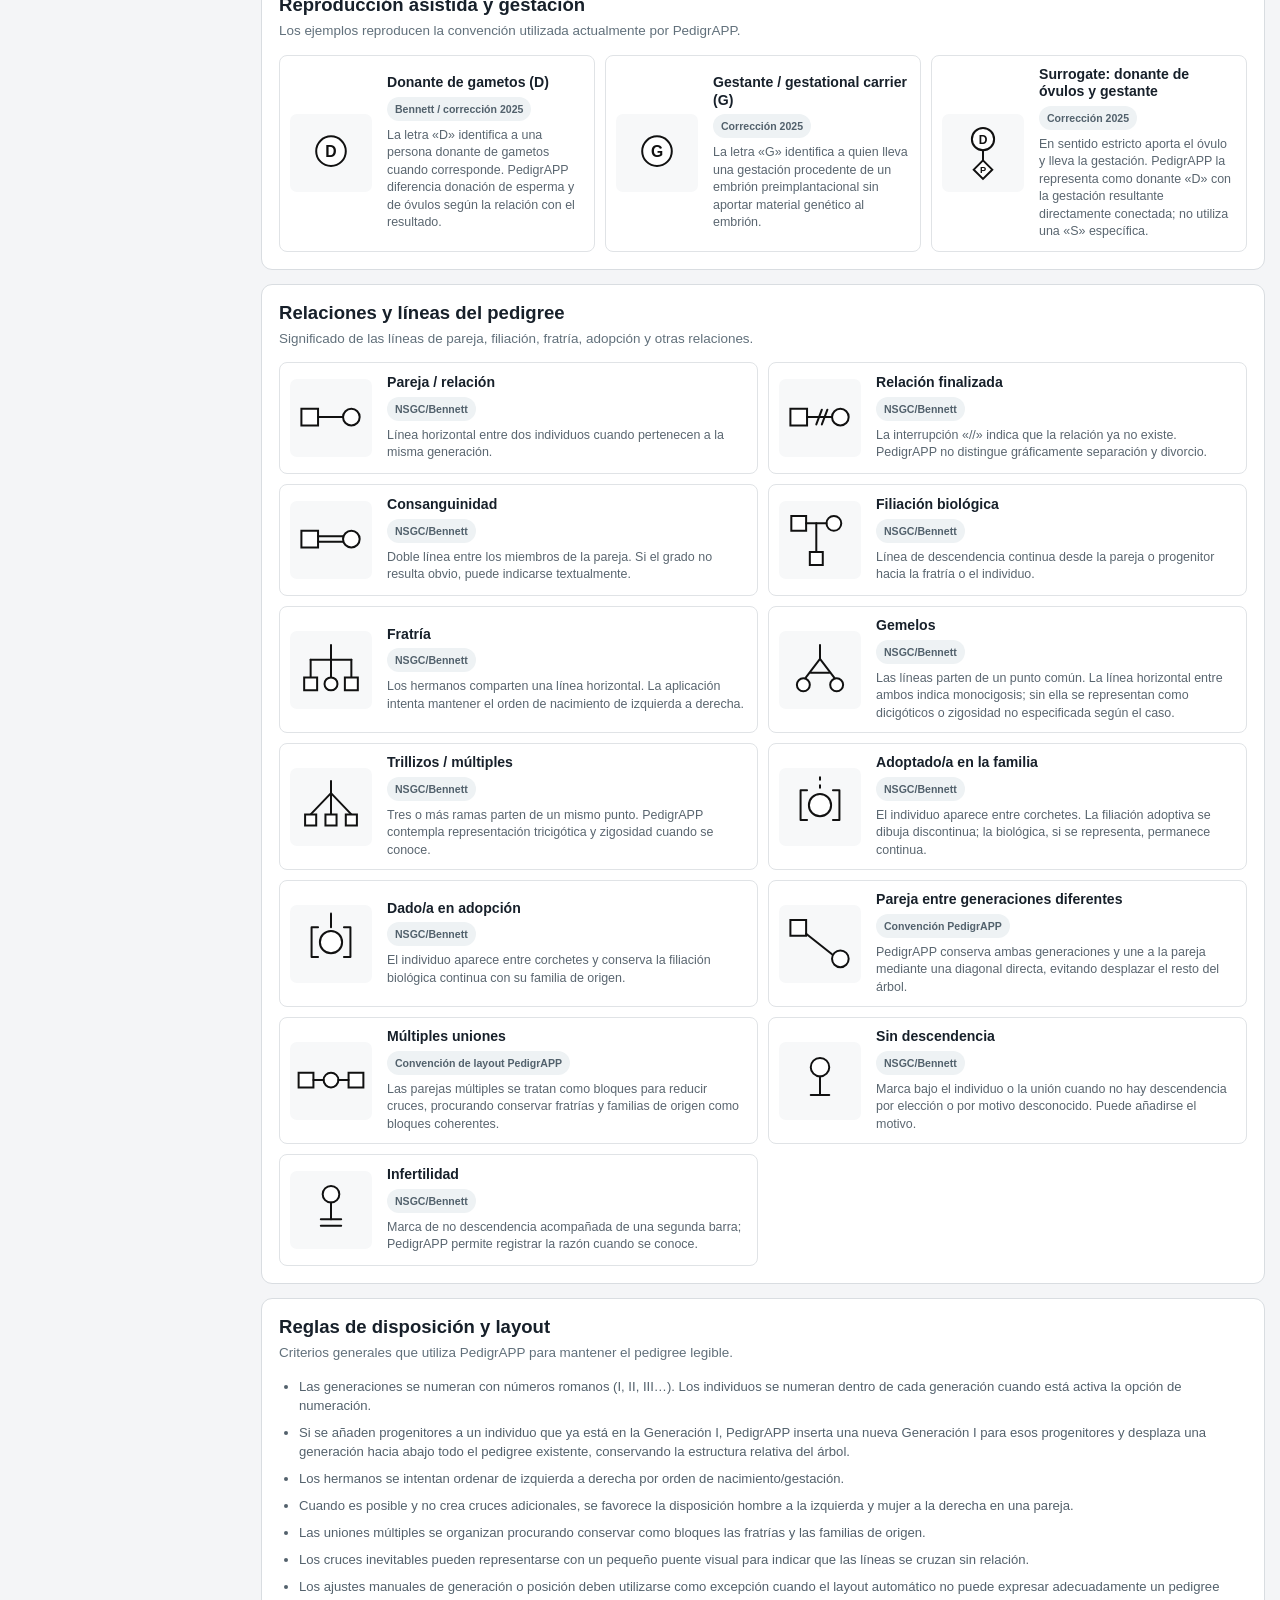
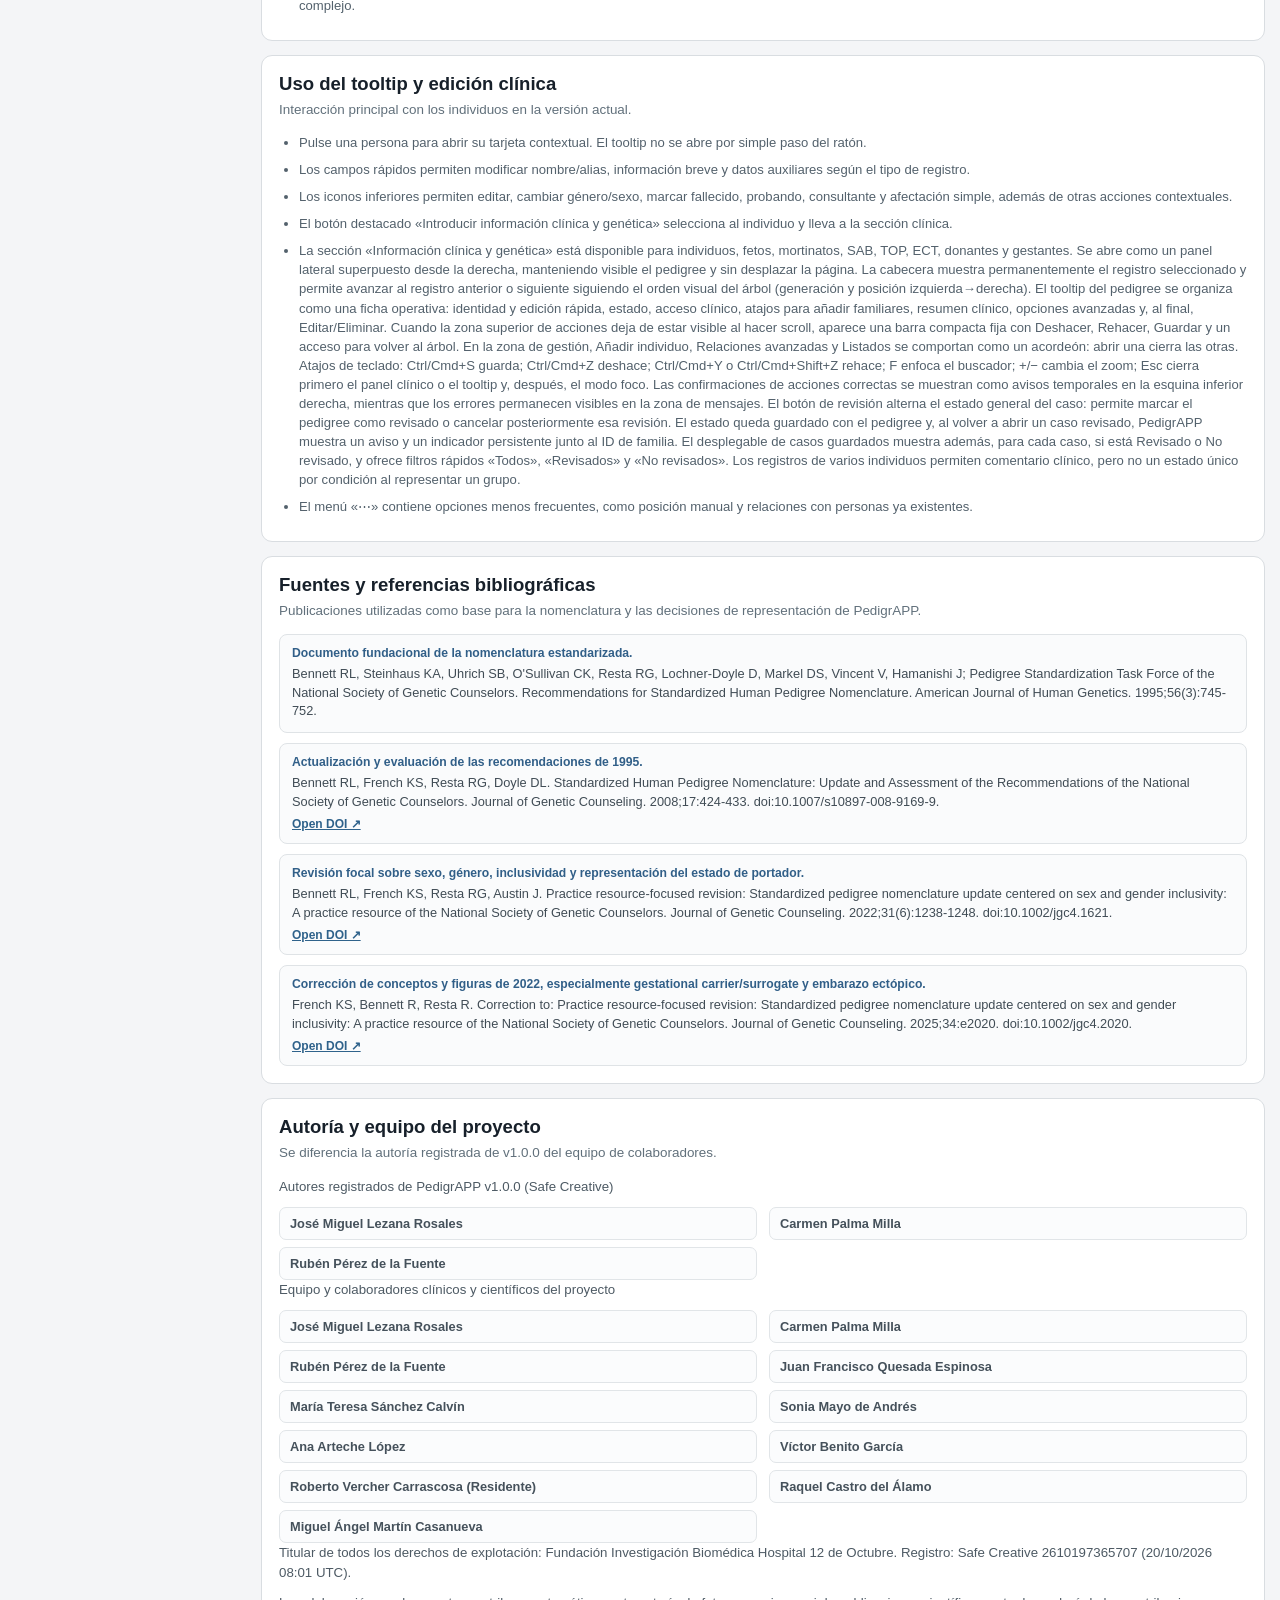
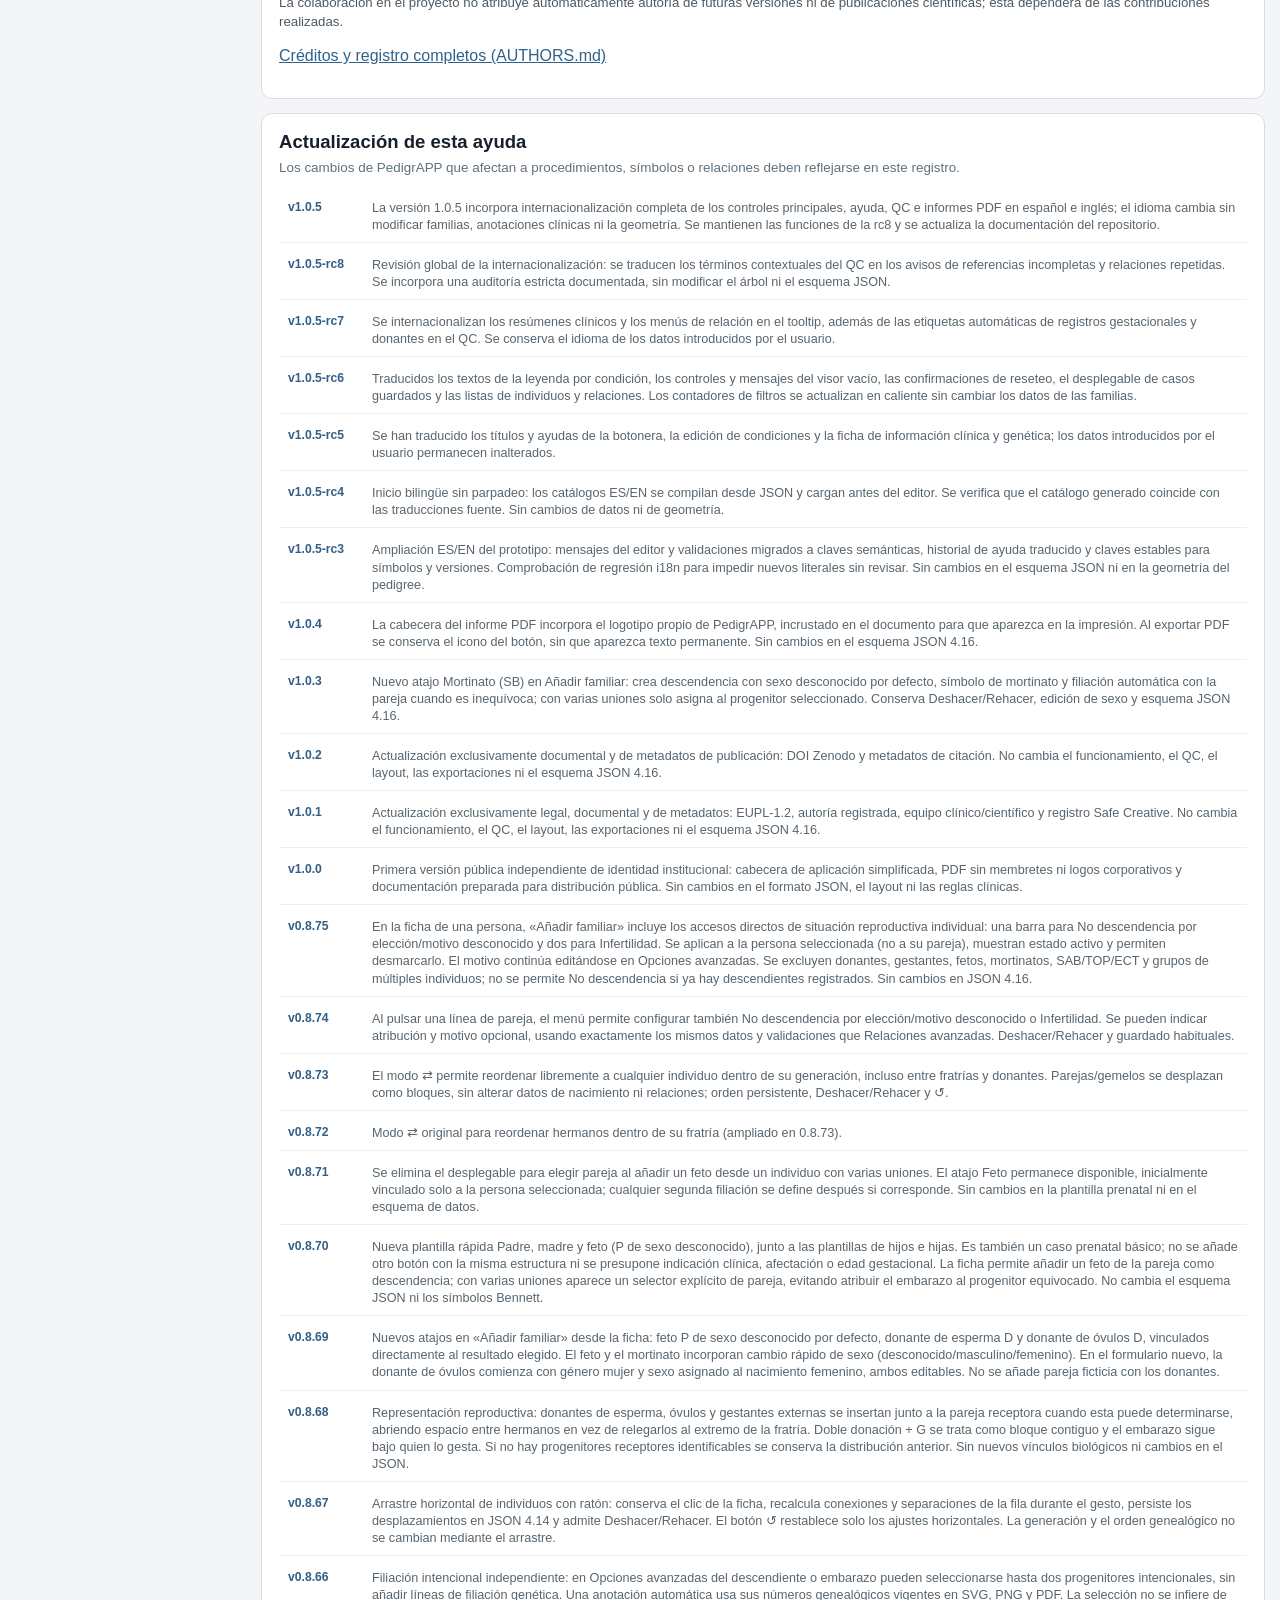
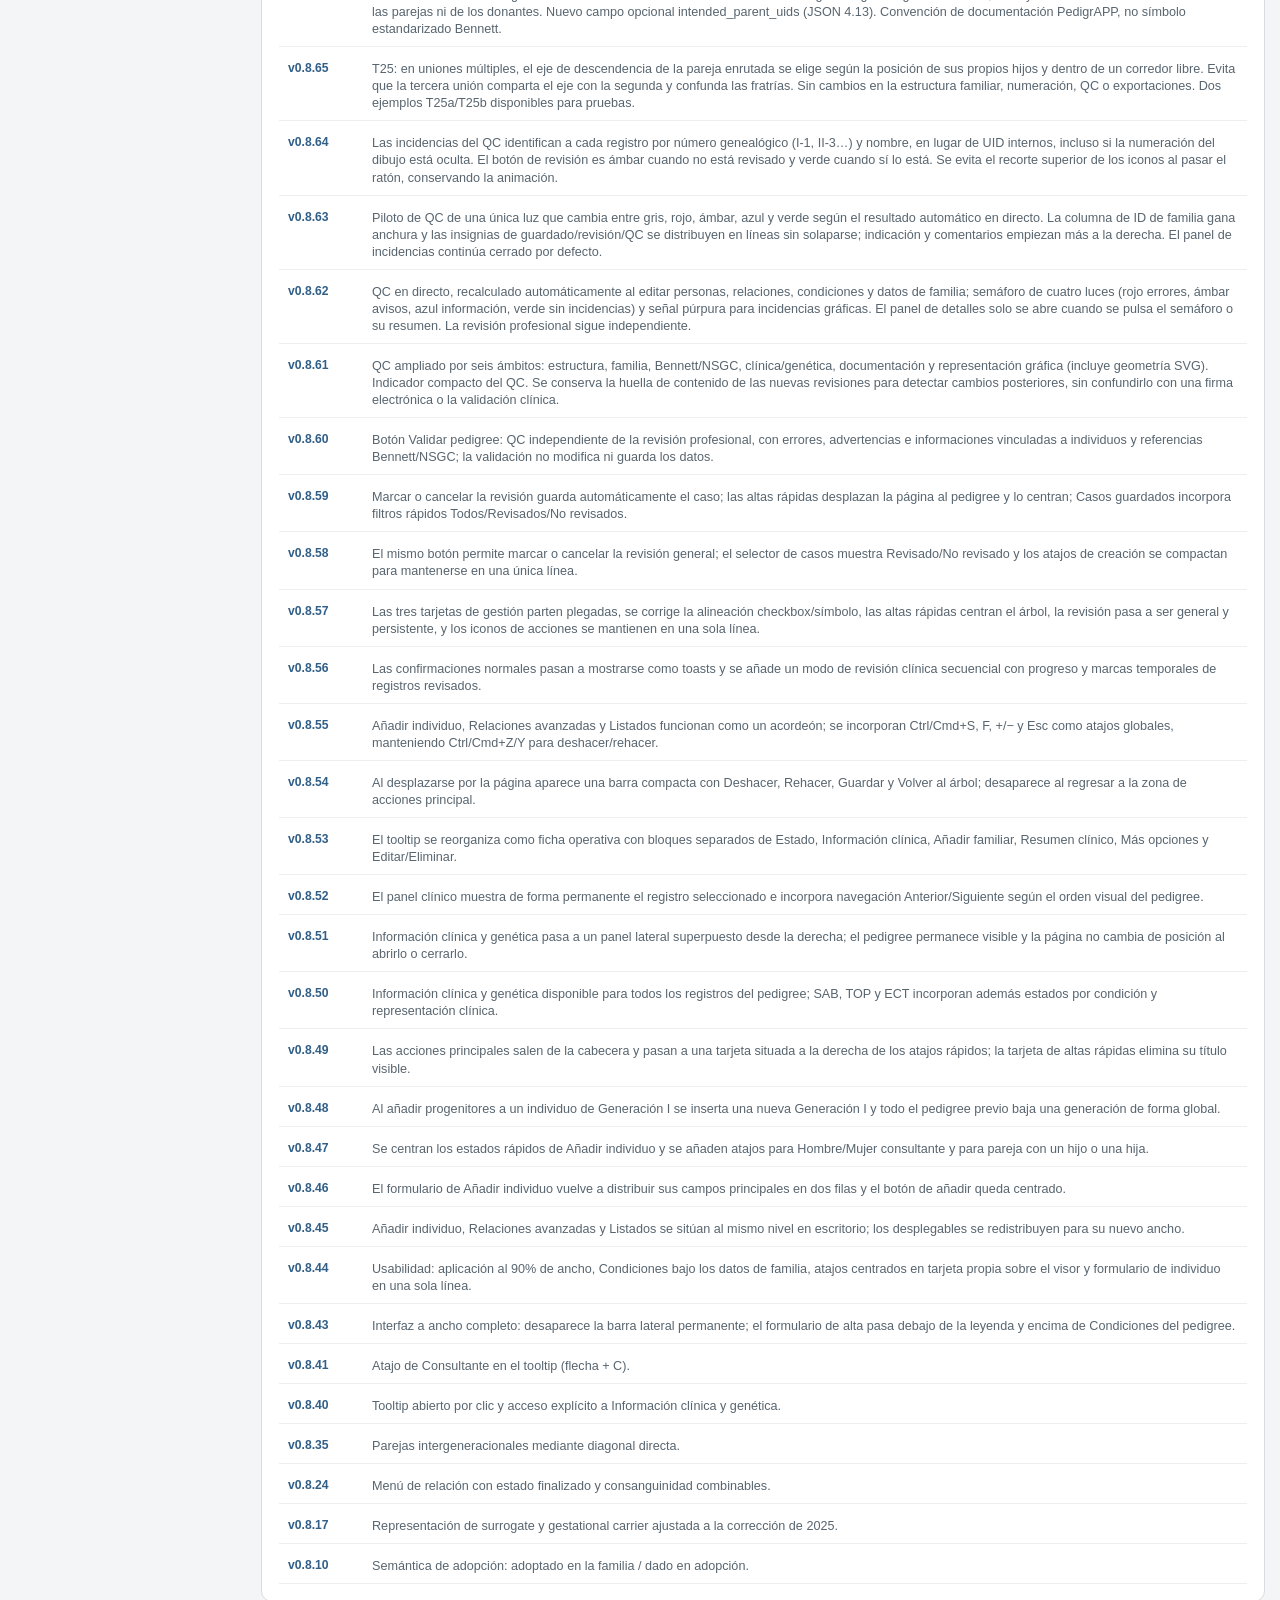
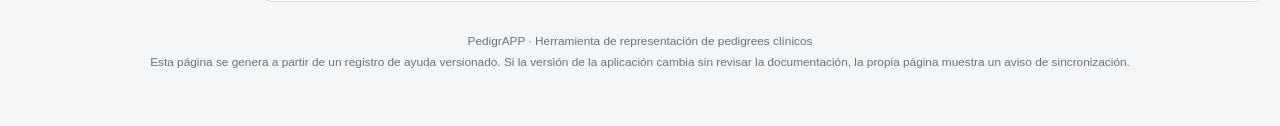
==== commit 8520f237: "PedigrAPP v1.0.5 - bilingual internationalization and English documentation" ====
--- a/help.html
+++ b/help.html
@@ -1,57 +1,51 @@
-<!doctype html>
+<!DOCTYPE html>
+
 <html lang="es">
 <head>
-  <meta charset="utf-8">
-  <meta name="viewport" content="width=device-width, initial-scale=1">
-  <title>PedigrAPP · Ayuda y nomenclatura</title>
-  <link rel="icon" type="image/png" href="images/PedigrAPP_icono_small.png">
-  <link rel="stylesheet" href="help.css?v=1000">
+<meta charset="utf-8"/>
+<meta content="width=device-width, initial-scale=1" name="viewport"/>
+<title>PedigrAPP · Help and nomenclature / Ayuda y nomenclatura</title>
+<link href="images/PedigrAPP_icono_small.png" rel="icon" type="image/png"/>
+<link href="help.css?v=10058" rel="stylesheet"/>
 </head>
 <body>
-  <div class="help-shell">
-    <header class="help-header">
-      <a class="help-brand" href="index.html" aria-label="Volver a PedigrAPP">
-        <img src="images/PedigrAPP_logo.png" alt="PedigrAPP" onerror="this.style.display='none';this.nextElementSibling.hidden=false"><strong class="help-brand-text" hidden>PedigrAPP</strong>
-      </a>
-
-      <div class="help-header-copy">
-        <p class="help-eyebrow">Documentación de usuario</p>
-        <h1>Ayuda y nomenclatura</h1>
-        <p id="helpIntro" class="help-intro"></p>
-        <div class="help-version-row">
-          <span id="helpVersionBadge" class="help-version-badge">PedigrAPP</span>
-          <span id="helpUpdatedBadge" class="help-updated-badge"></span>
-          <span id="helpSyncBadge" class="help-sync-badge" hidden></span>
-        </div>
-      </div>
-
-      <a class="help-back" href="index.html">← Volver a la aplicación</a>
-    </header>
-
-    <div id="helpSyncWarning" class="help-sync-warning" hidden role="status"></div>
-
-    <section class="help-search-card">
-      <label for="helpSearch">Buscar en la ayuda</label>
-      <input id="helpSearch" type="search" autocomplete="off"
-             placeholder="p. ej. consanguinidad, adopción, probando, gestante...">
-      <span id="helpSearchCount" class="help-search-count" aria-live="polite"></span>
-    </section>
-
-    <div class="help-layout">
-      <nav class="help-nav" aria-label="Índice de ayuda">
-        <h2>Contenido</h2>
-        <div id="helpNavLinks"></div>
-      </nav>
-      <main id="helpContent" class="help-content"></main>
-    </div>
-
-    <footer class="help-footer">
-      <p>PedigrAPP · Herramienta de representación de pedigrees clínicos</p>
-      <p>Esta página se genera a partir de un registro de ayuda versionado. Si la versión de la aplicación cambia sin revisar la documentación, la propia página muestra un aviso de sincronización.</p>
-    </footer>
-  </div>
-
-  <script src="help-data.js?v=1002"></script>
-  <script src="help.js?v=1002"></script>
+<div class="help-shell">
+<header class="help-header">
+<a aria-label="Volver a PedigrAPP" class="help-brand" href="index.html">
+<img alt="PedigrAPP" onerror="this.style.display='none';this.nextElementSibling.hidden=false" src="images/PedigrAPP_logo.png"/><strong class="help-brand-text" hidden="">PedigrAPP</strong>
+</a>
+<div class="help-header-copy">
+<p class="help-eyebrow" data-i18n="help.body1.div1.header1.div1.p1.text">Documentación de usuario</p>
+<h1 data-i18n="help.body1.div1.header1.div1.h11.text">Ayuda y nomenclatura</h1>
+<p class="help-intro" id="helpIntro"></p>
+<div class="help-version-row">
+<span class="help-version-badge" id="helpVersionBadge">PedigrAPP</span>
+<span class="help-updated-badge" id="helpUpdatedBadge"></span>
+<span class="help-sync-badge" hidden="" id="helpSyncBadge"></span>
+</div>
+</div>
+<div class="help-header-actions"><a class="help-back" data-i18n="help.body1.div1.header1.a2.text" href="index.html">← Volver a la aplicación</a>
+<div aria-label="Language / Idioma" class="app-language-switch" role="group"><button aria-pressed="true" class="language-choice" data-language="es" title="Español" type="button"><span class="language-flag" aria-hidden="true">🇪🇸</span><span class="language-code">ES</span></button><button aria-pressed="false" class="language-choice" data-language="en" title="English" type="button"><span class="language-flag" aria-hidden="true">🇬🇧</span><span class="language-code">EN</span></button></div></div></header>
+<div class="help-sync-warning" hidden="" id="helpSyncWarning" role="status"></div>
+<section class="help-search-card">
+<label data-i18n="help.body1.div1.section1.label1.text" for="helpSearch">Buscar en la ayuda</label>
+<input autocomplete="off" data-i18n-placeholder="help.helpSearch.placeholder" id="helpSearch" placeholder="p. ej. consanguinidad, adopción, probando, gestante..." type="search"/>
+<span aria-live="polite" class="help-search-count" id="helpSearchCount"></span>
+</section>
+<div class="help-layout">
+<nav aria-label="Índice de ayuda" class="help-nav" data-i18n-aria-label="help.body1.div1.div2.nav1.aria_label">
+<h2 data-i18n="help.body1.div1.div2.nav1.h21.text">Contenido</h2>
+<div id="helpNavLinks"></div>
+</nav>
+<main class="help-content" id="helpContent"></main>
+</div>
+<footer class="help-footer">
+<p data-i18n="help.body1.div1.footer1.p1.text">PedigrAPP · Herramienta de representación de pedigrees clínicos</p>
+<p data-i18n="help.body1.div1.footer1.p2.text">Esta página se genera a partir de un registro de ayuda versionado. Si la versión de la aplicación cambia sin revisar la documentación, la propia página muestra un aviso de sincronización.</p>
+</footer>
+</div>
+<script src="locales/catalog.js?v=10058"></script>
+<script src="i18n.js?v=10058"></script><script src="help-data.js?v=10058"></script>
+<script src="help.js?v=10058"></script>
 </body>
 </html>
--- a/help.css
+++ b/help.css
@@ -95,3 +95,22 @@
 /* Identidad de texto autosuficiente si no se facilita el logo opcional. */
 .help-brand-text { color:inherit; font-weight:750; font-size:1.65rem; line-height:1.1; text-decoration:none; }
 .help-brand-text[hidden] { display:none !important; }
+
+/* v1.0.5 — Selector de idioma. */
+.app-language-switch {display:inline-flex;align-items:center;gap:3px;margin-left:auto;flex:0 0 auto;border:1px solid #cfd5dc;border-radius:7px;padding:3px;background:#fff;white-space:nowrap;}
+.app-language-switch .language-choice {font:inherit;font-size:11px;font-weight:700;letter-spacing:.02em;min-width:33px;min-height:29px;padding:4px 6px;border:0;border-radius:4px;color:#455465;background:transparent;cursor:pointer;}
+.app-language-switch .language-choice.is-active {background:#e6f0f9;color:#1a4e77;}
+.app-language-switch .language-choice:focus-visible {outline:2px solid #4179ad;outline-offset:1px;}
+@media(max-width:540px){.app-language-switch {margin-left:4px}.app-language-switch .language-choice{min-width:29px;padding:3px 4px}}
+
+/* rc2: flag plus language code, compact enough for the mobile header. */
+.app-language-switch .language-choice {display:inline-flex;align-items:center;justify-content:center;gap:4px;min-width:51px;}
+.language-choice .language-flag {font-family:system-ui, "Apple Color Emoji", "Segoe UI Emoji", sans-serif;font-size:15px;line-height:1;}
+.language-choice .language-code {font-size:10px;font-weight:750;}
+@media (max-width:540px) {.app-language-switch .language-choice {min-width:43px;padding:3px 4px;gap:3px;}}
+
+/* rc2: keep Back and language selection together in the help header. */
+.help-header-actions{align-self:start;display:flex;flex-wrap:wrap;align-items:center;justify-content:flex-end;gap:8px;max-width:295px;}
+.help-header-actions .app-language-switch{margin-left:0;}
+@media(max-width:1050px){.help-header-actions{grid-column:1/-1;justify-content:flex-start;max-width:none;}}
+@media(max-width:700px){.help-header-actions{grid-column:auto;gap:8px;justify-content:flex-start;}}
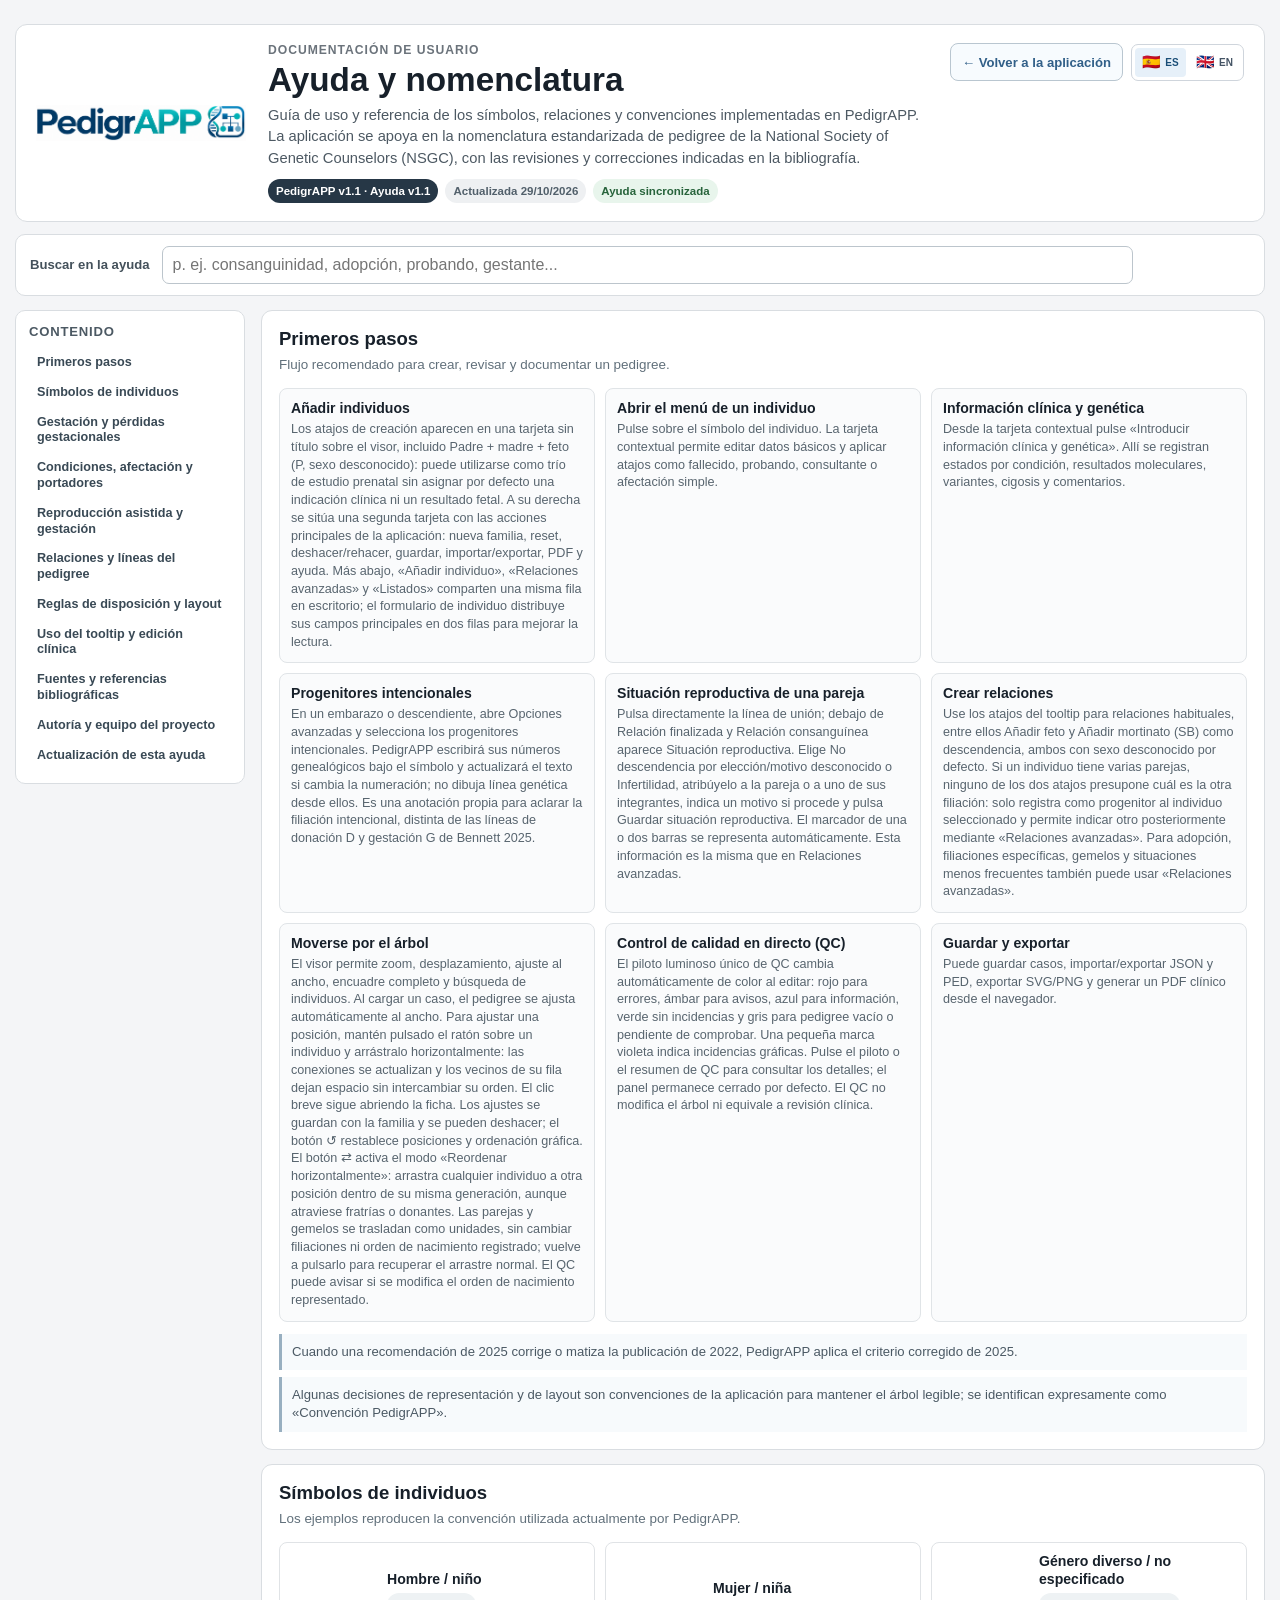
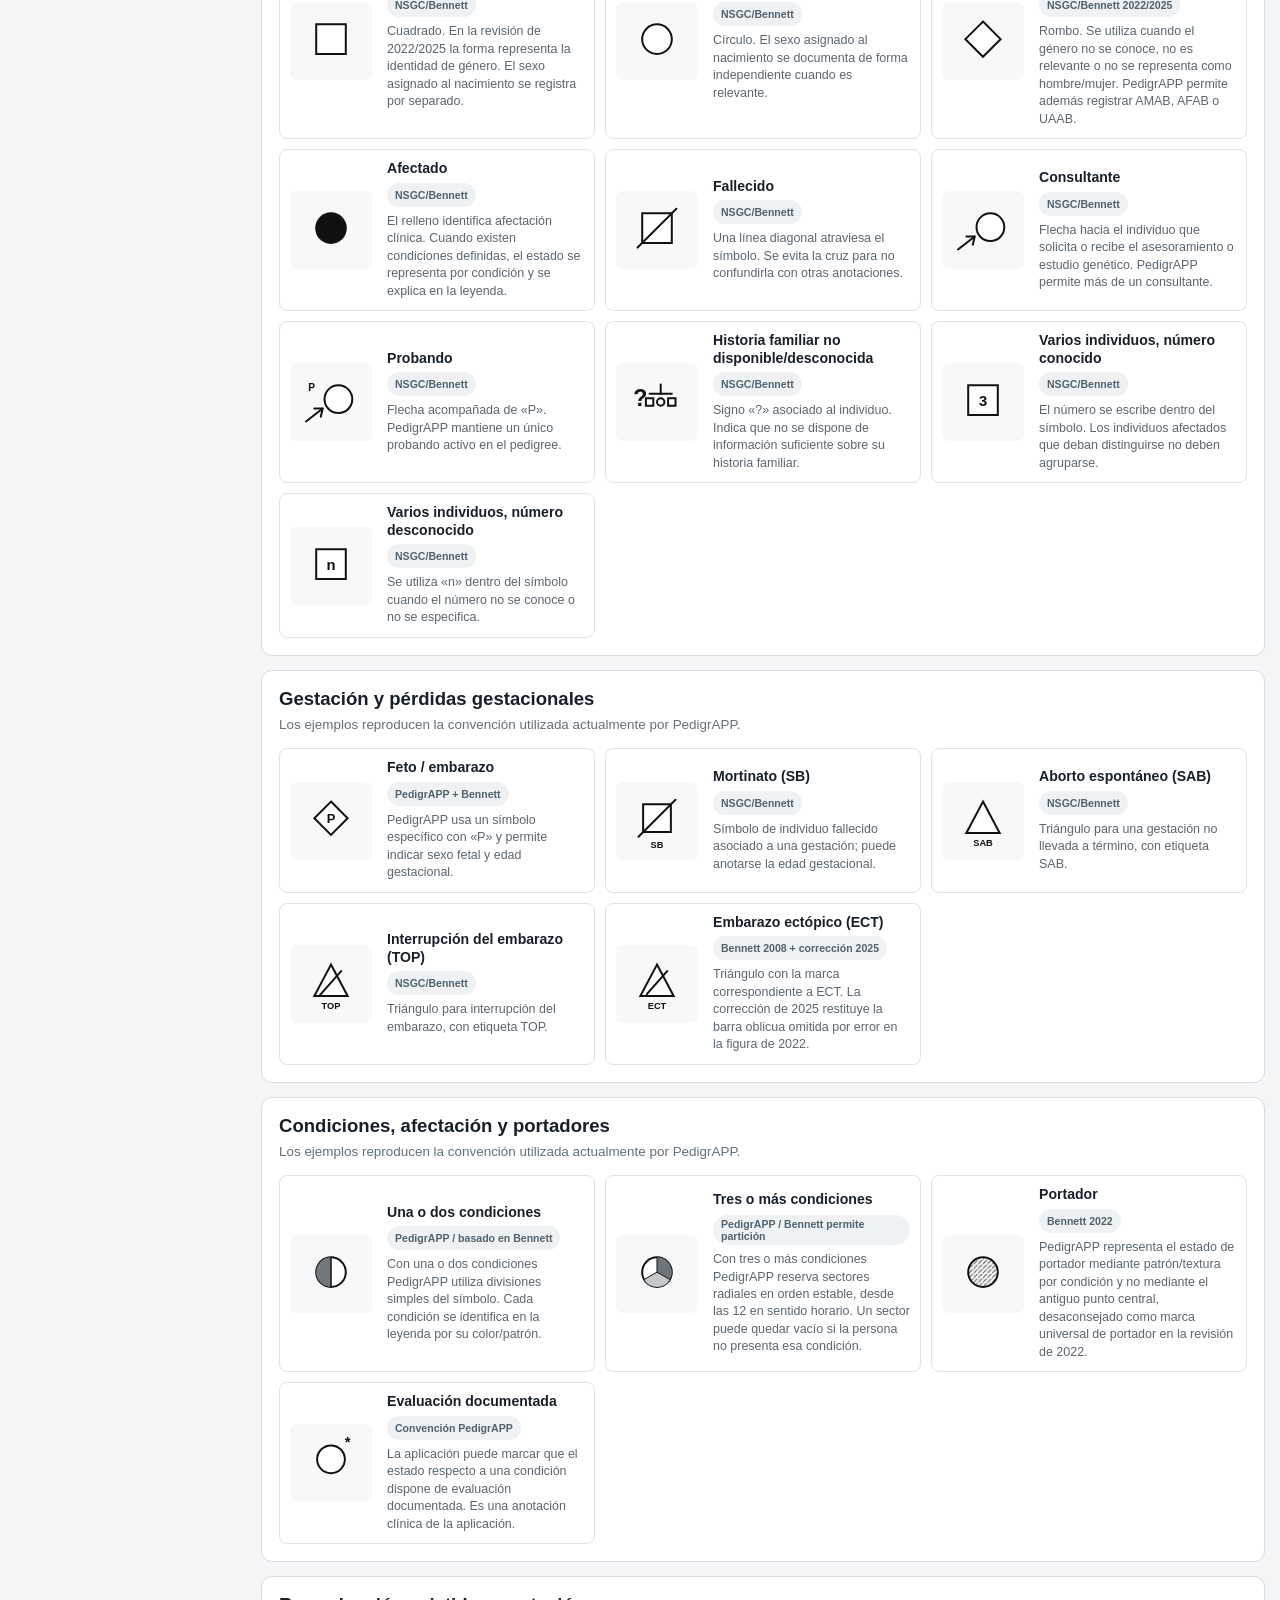
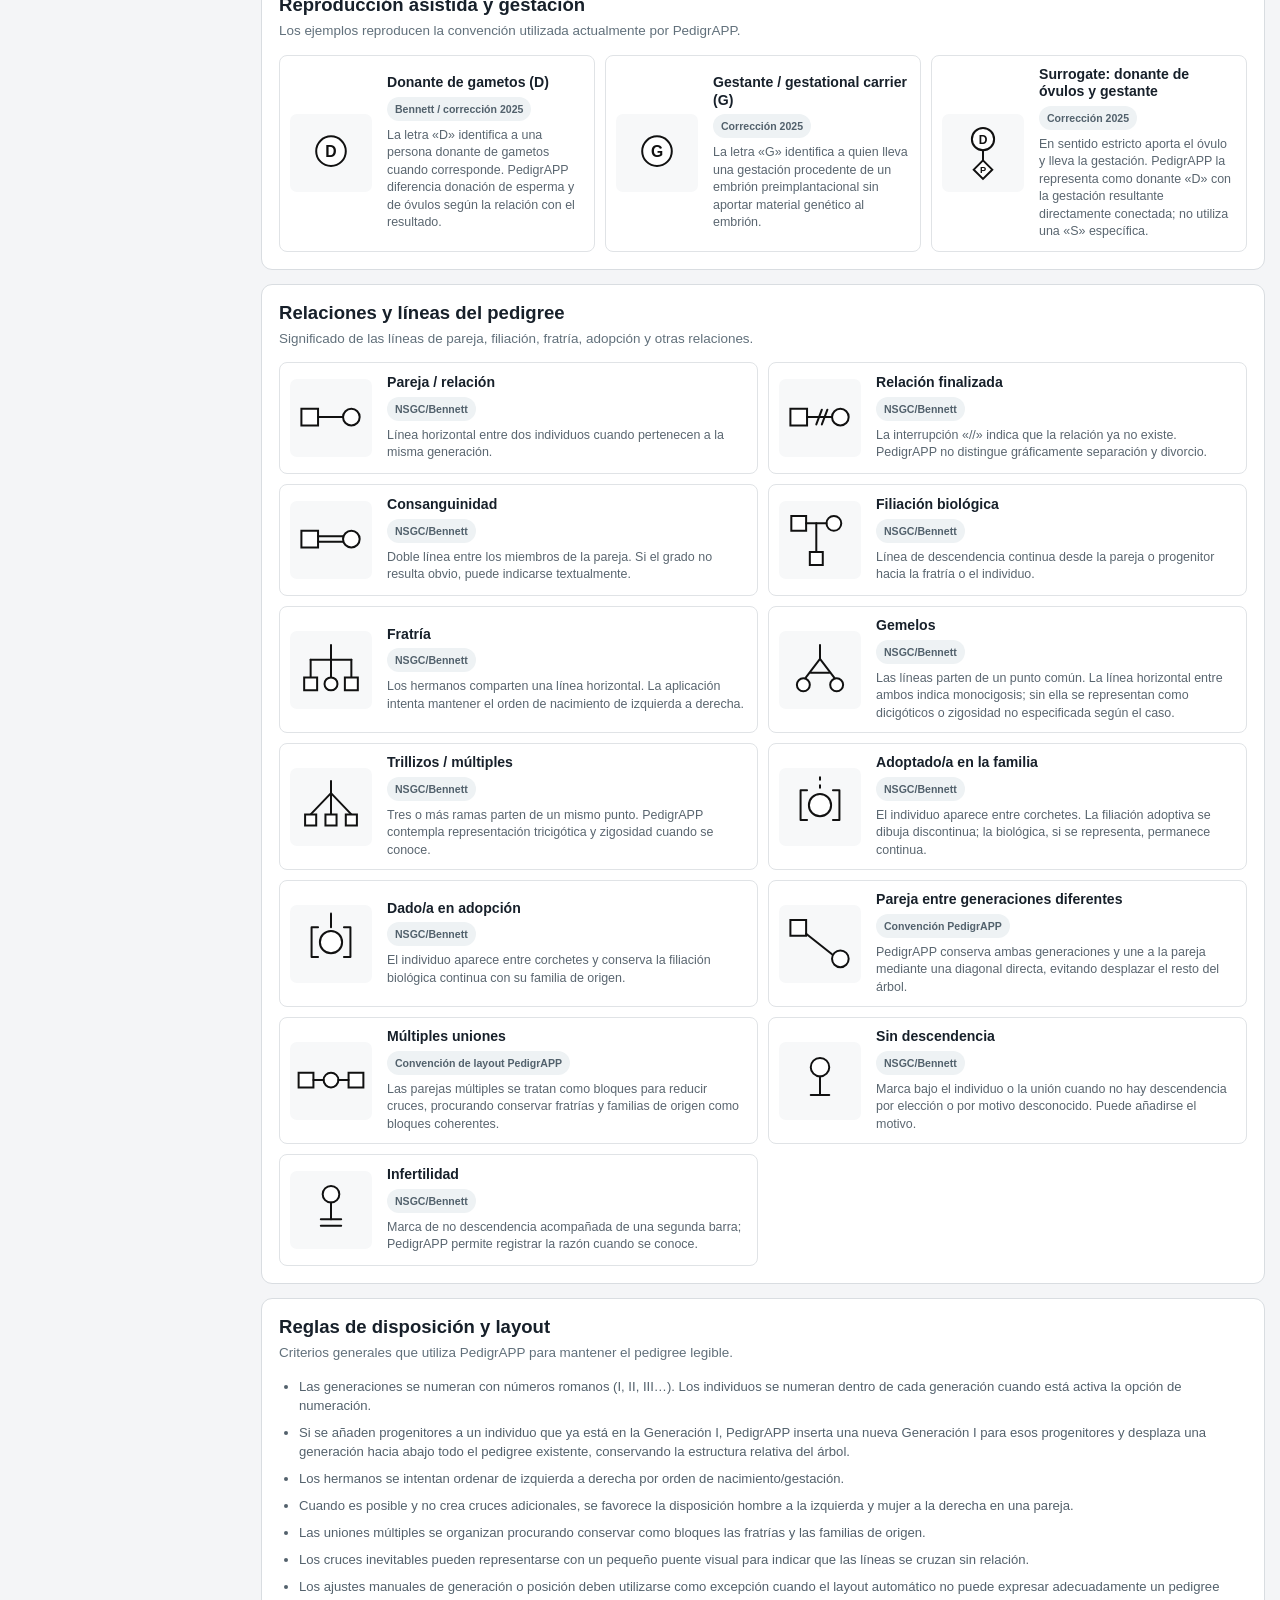
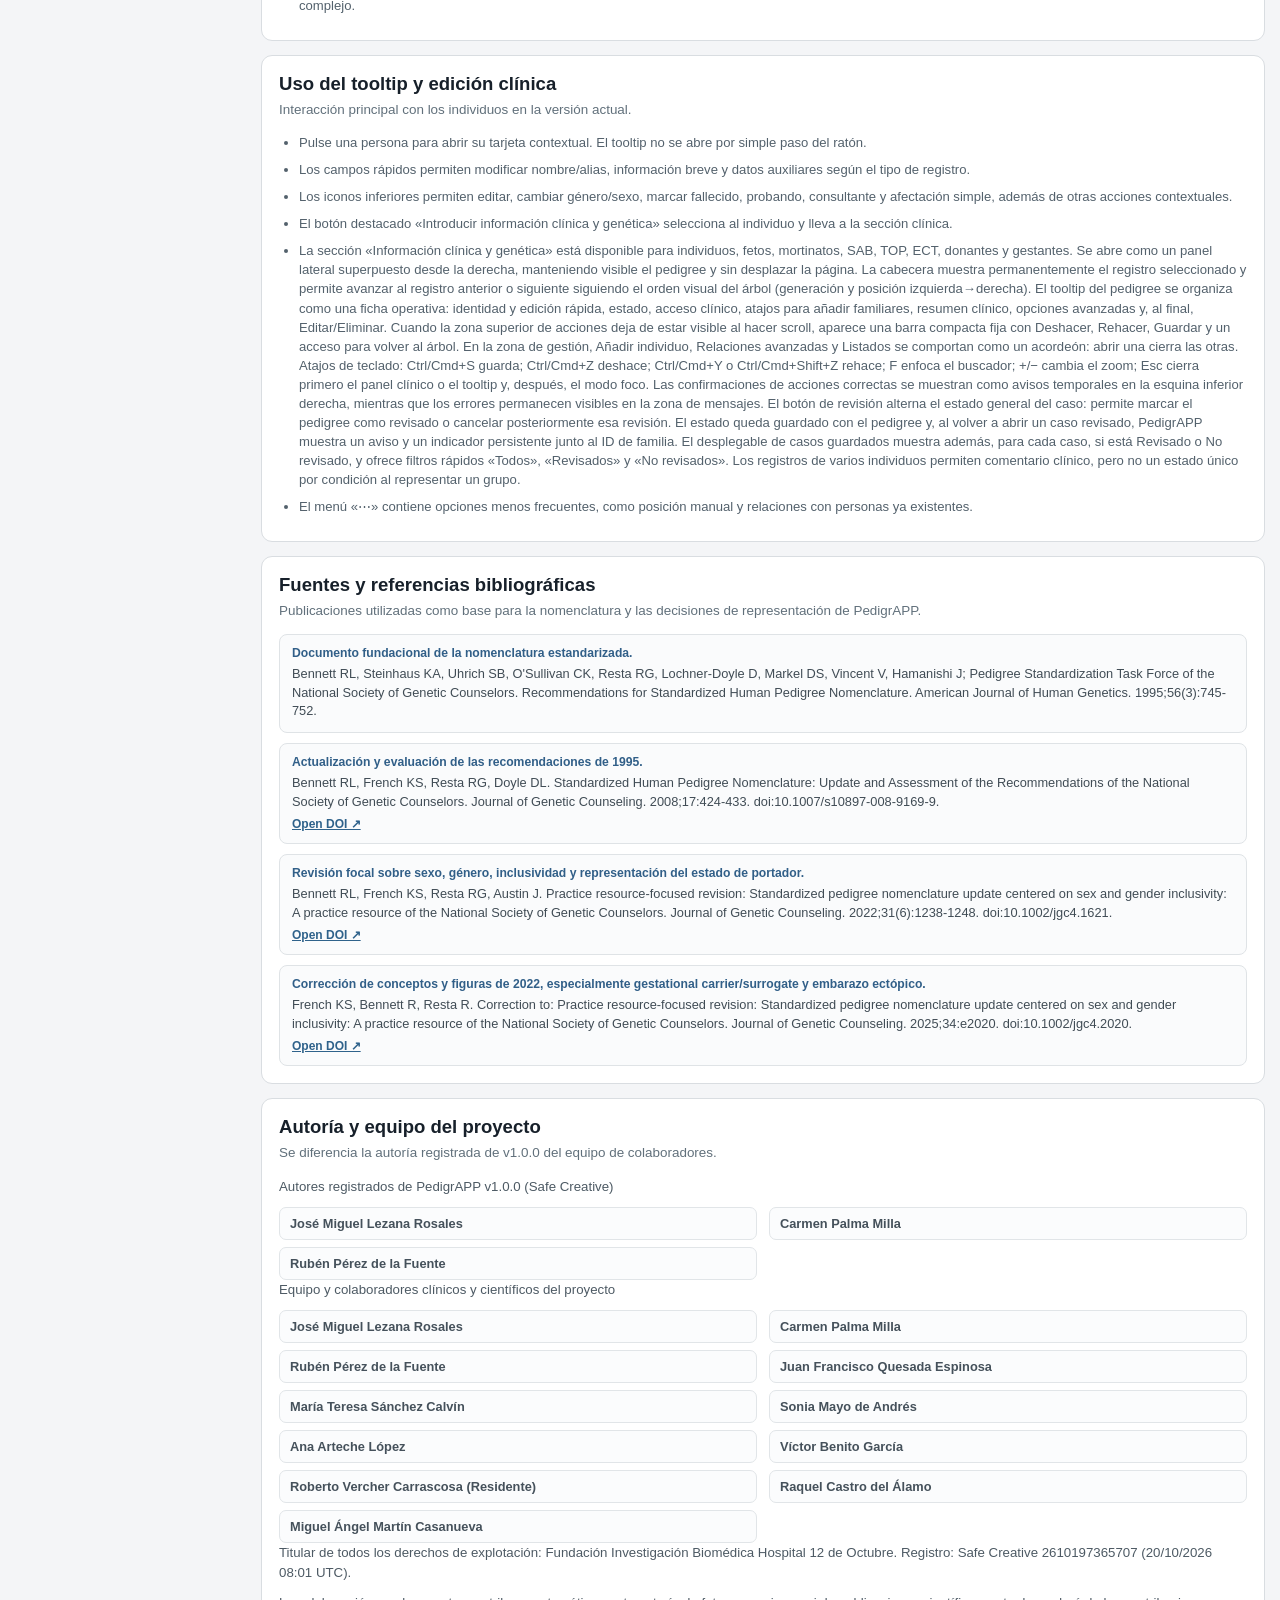
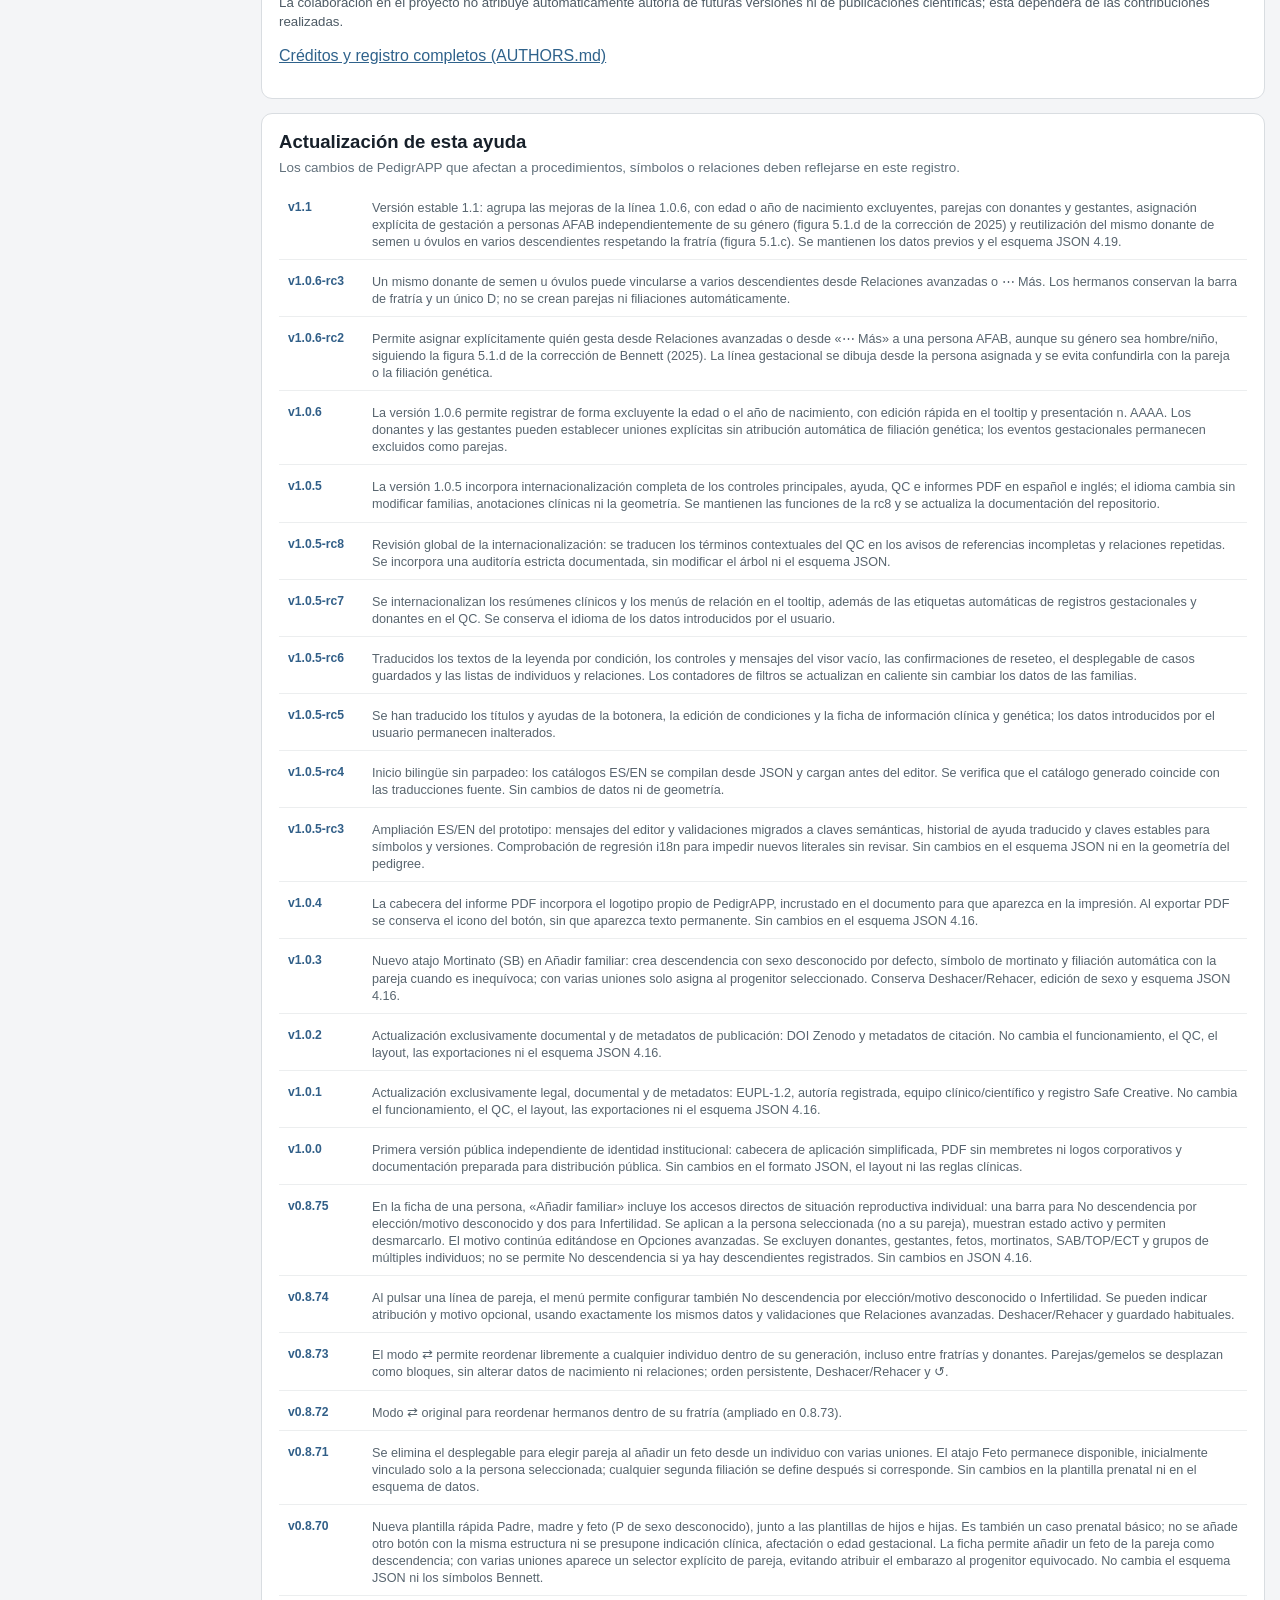
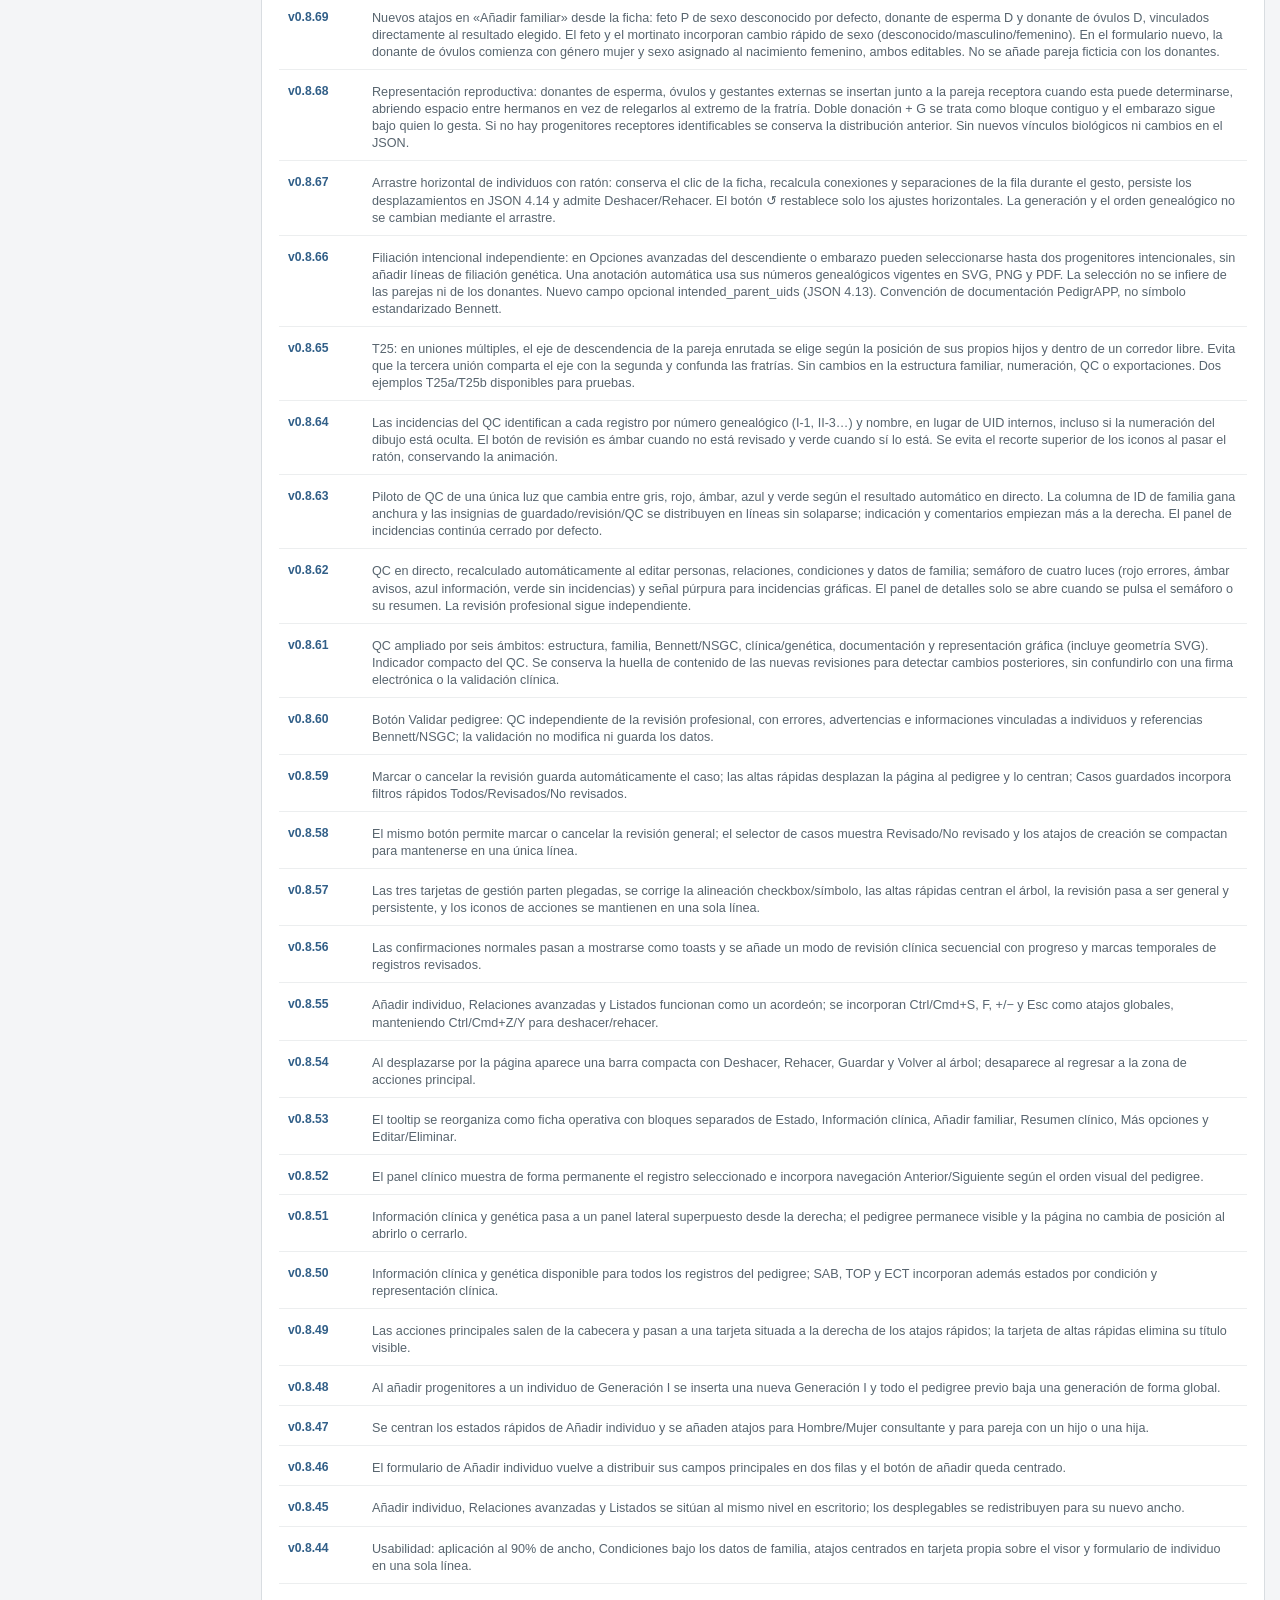
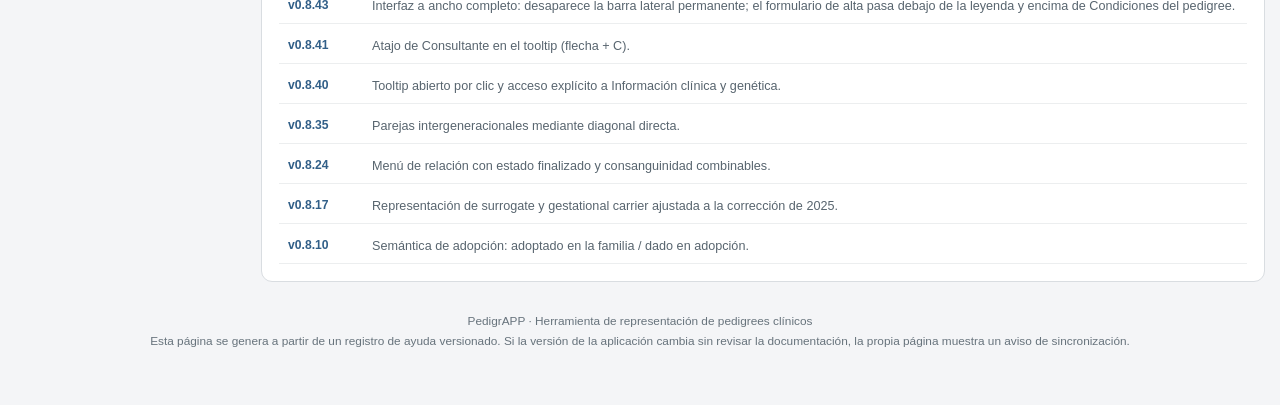
==== commit f868d493: "PedigrAPP v1.1 - chronology and reproductive relationship workflows" ====
--- a/help.html
+++ b/help.html
@@ -6,7 +6,7 @@
 <meta content="width=device-width, initial-scale=1" name="viewport"/>
 <title>PedigrAPP · Help and nomenclature / Ayuda y nomenclatura</title>
 <link href="images/PedigrAPP_icono_small.png" rel="icon" type="image/png"/>
-<link href="help.css?v=10058" rel="stylesheet"/>
+<link href="help.css?v=1100" rel="stylesheet"/>
 </head>
 <body>
 <div class="help-shell">
@@ -44,8 +44,8 @@
 <p data-i18n="help.body1.div1.footer1.p2.text">Esta página se genera a partir de un registro de ayuda versionado. Si la versión de la aplicación cambia sin revisar la documentación, la propia página muestra un aviso de sincronización.</p>
 </footer>
 </div>
-<script src="locales/catalog.js?v=10058"></script>
-<script src="i18n.js?v=10058"></script><script src="help-data.js?v=10058"></script>
-<script src="help.js?v=10058"></script>
+<script src="locales/catalog.js?v=1100"></script>
+<script src="i18n.js?v=1100"></script><script src="help-data.js?v=1100"></script>
+<script src="help.js?v=1100"></script>
 </body>
 </html>
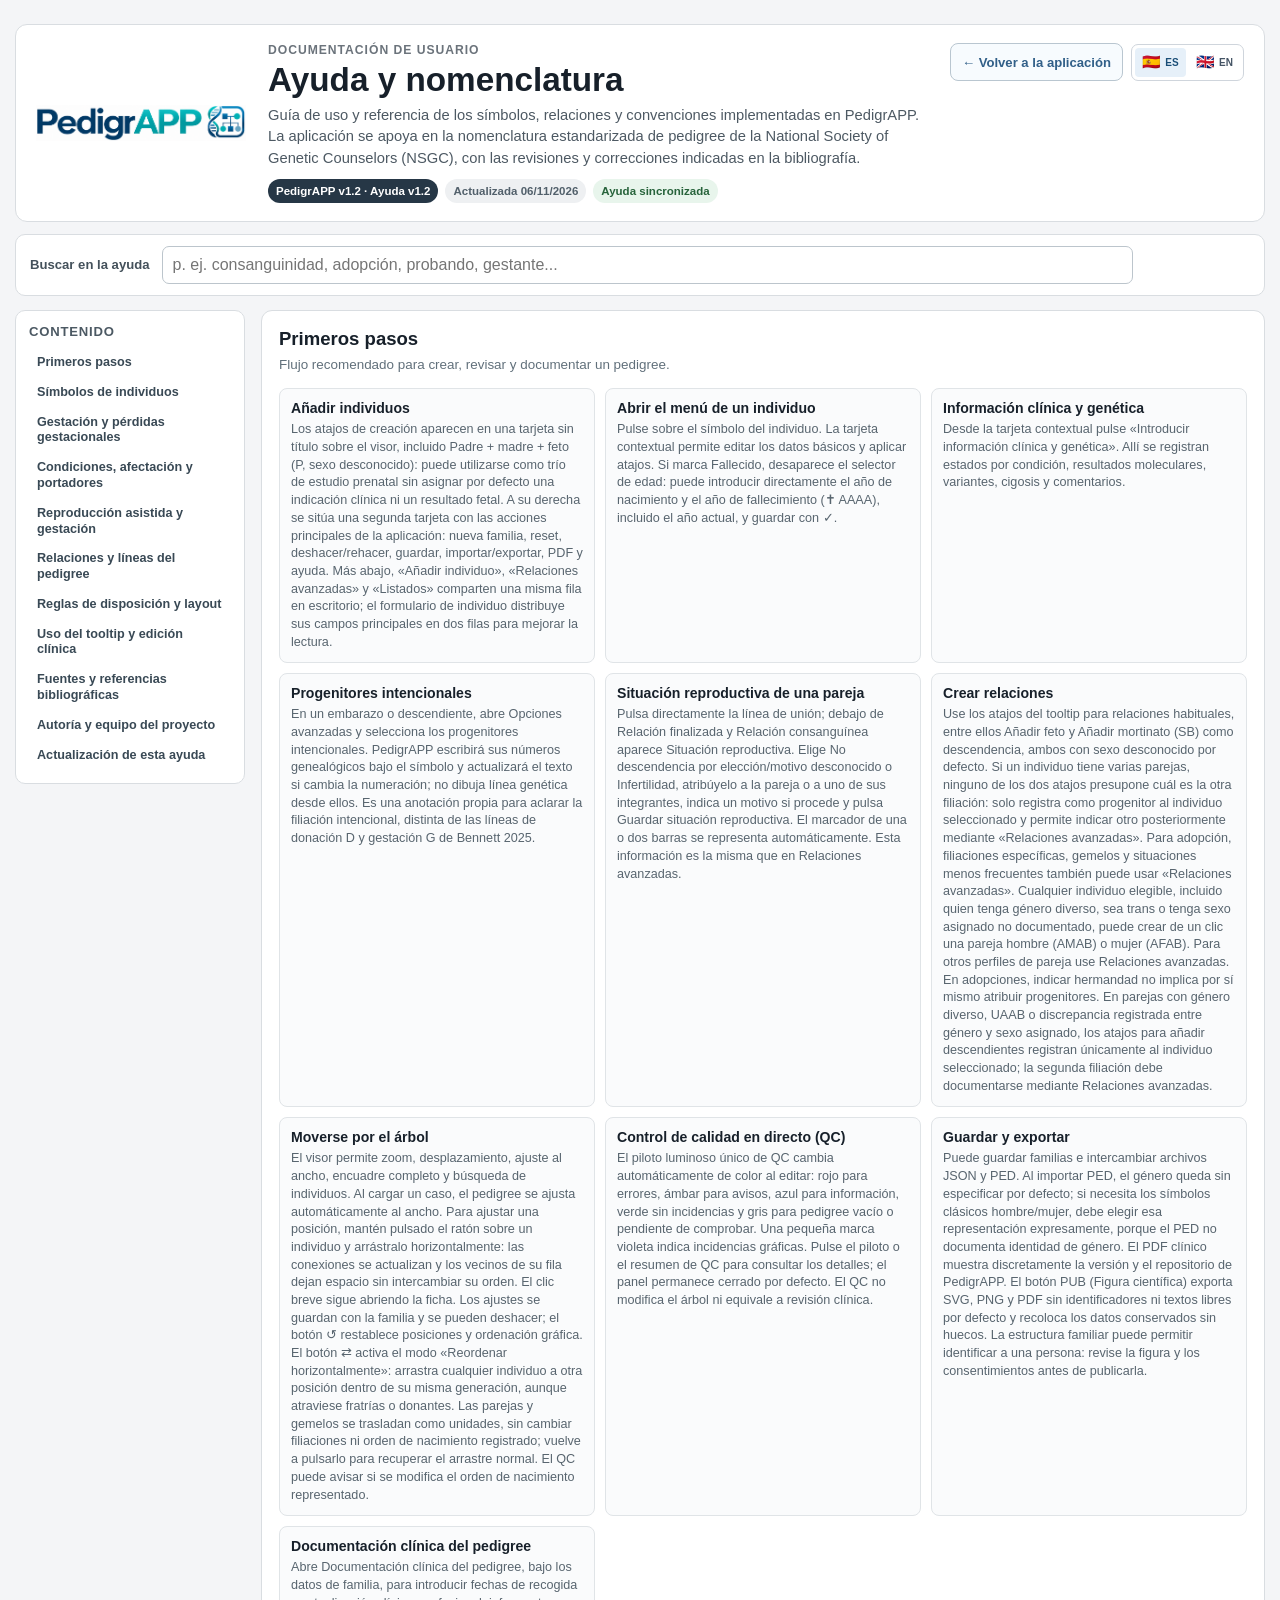
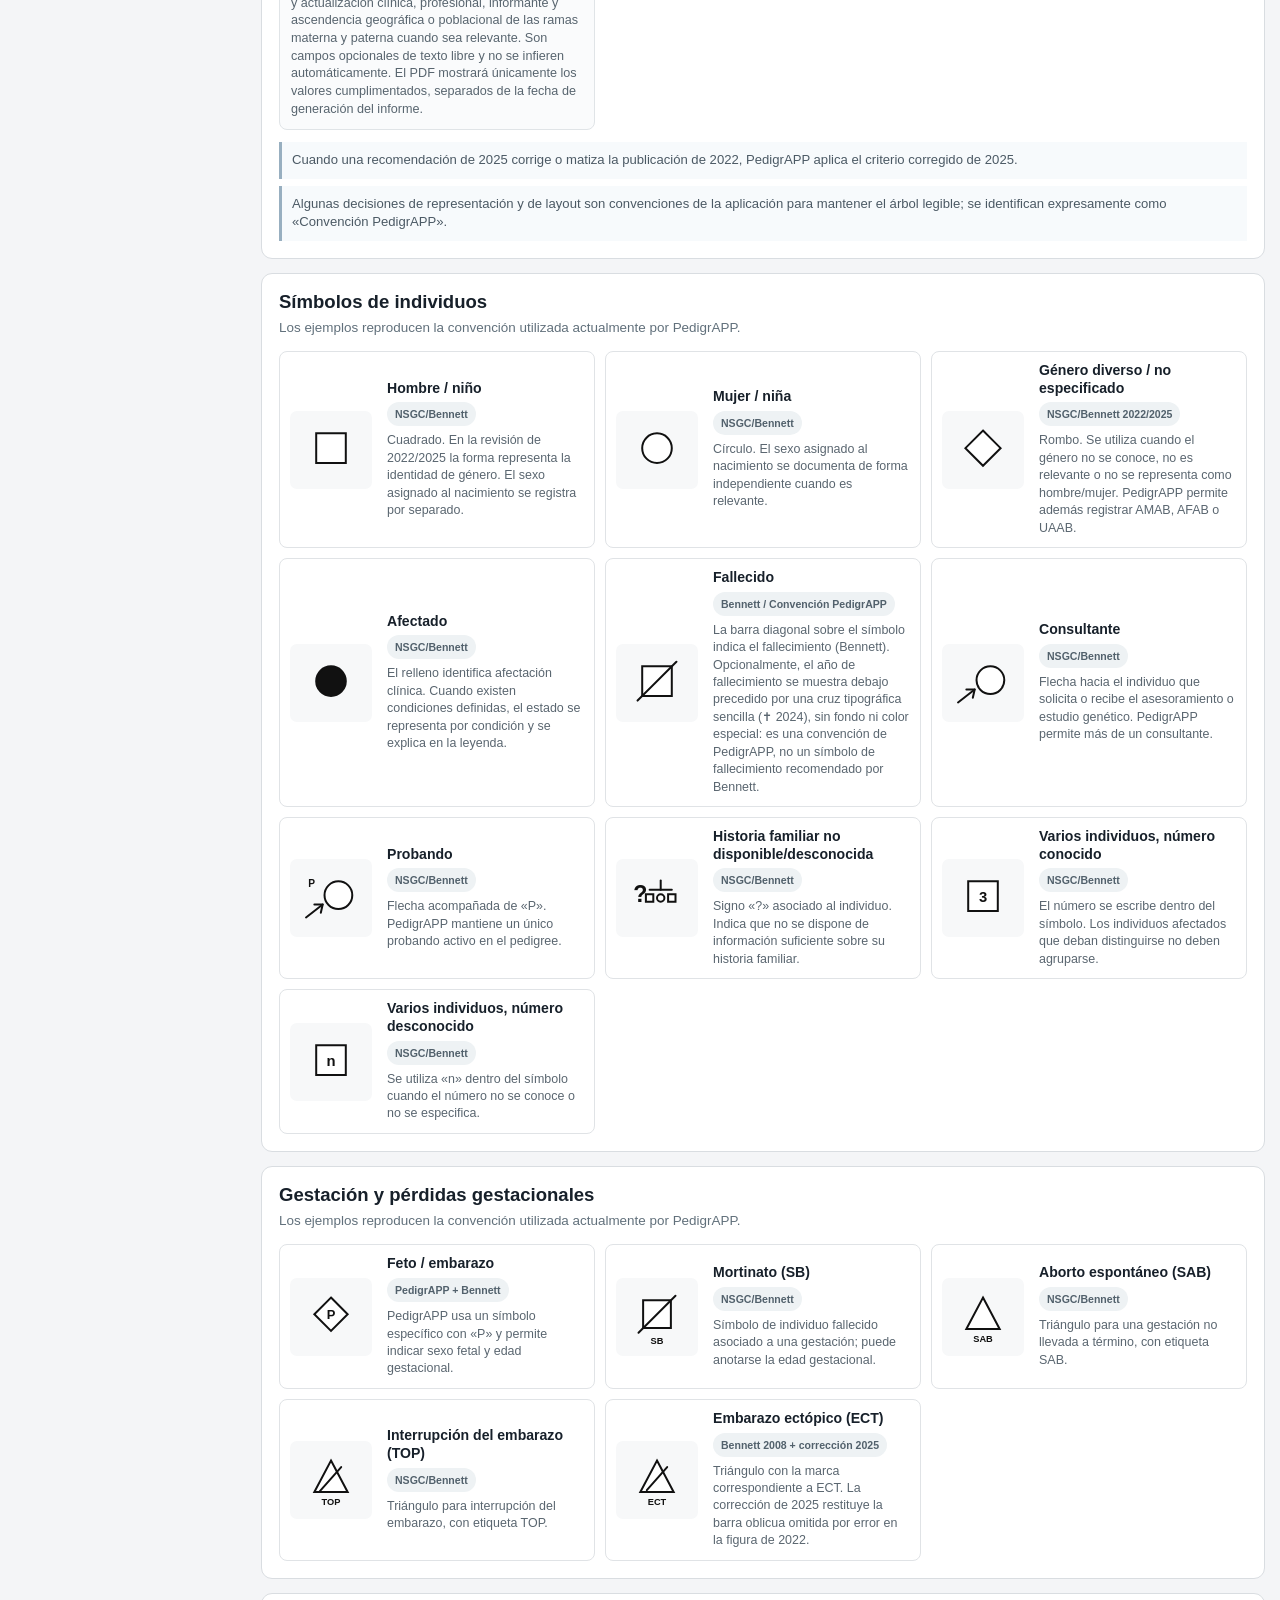
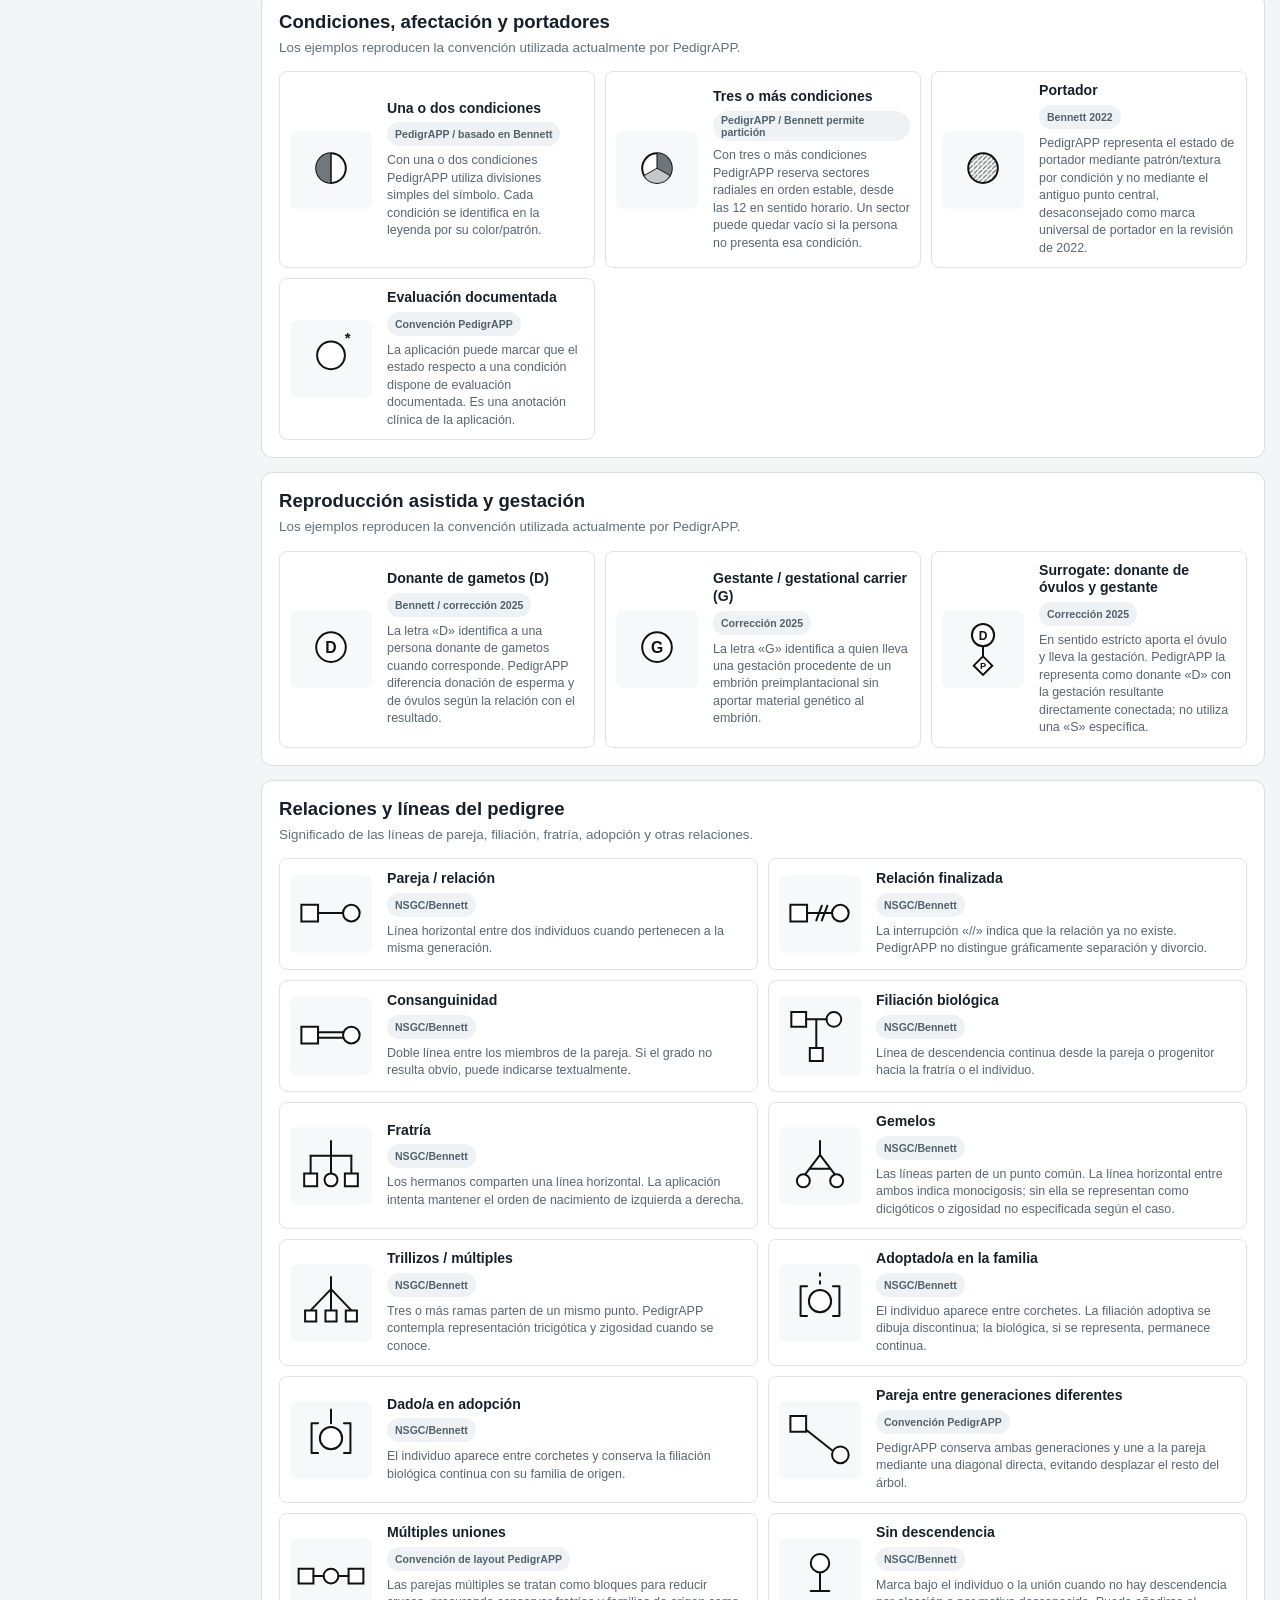
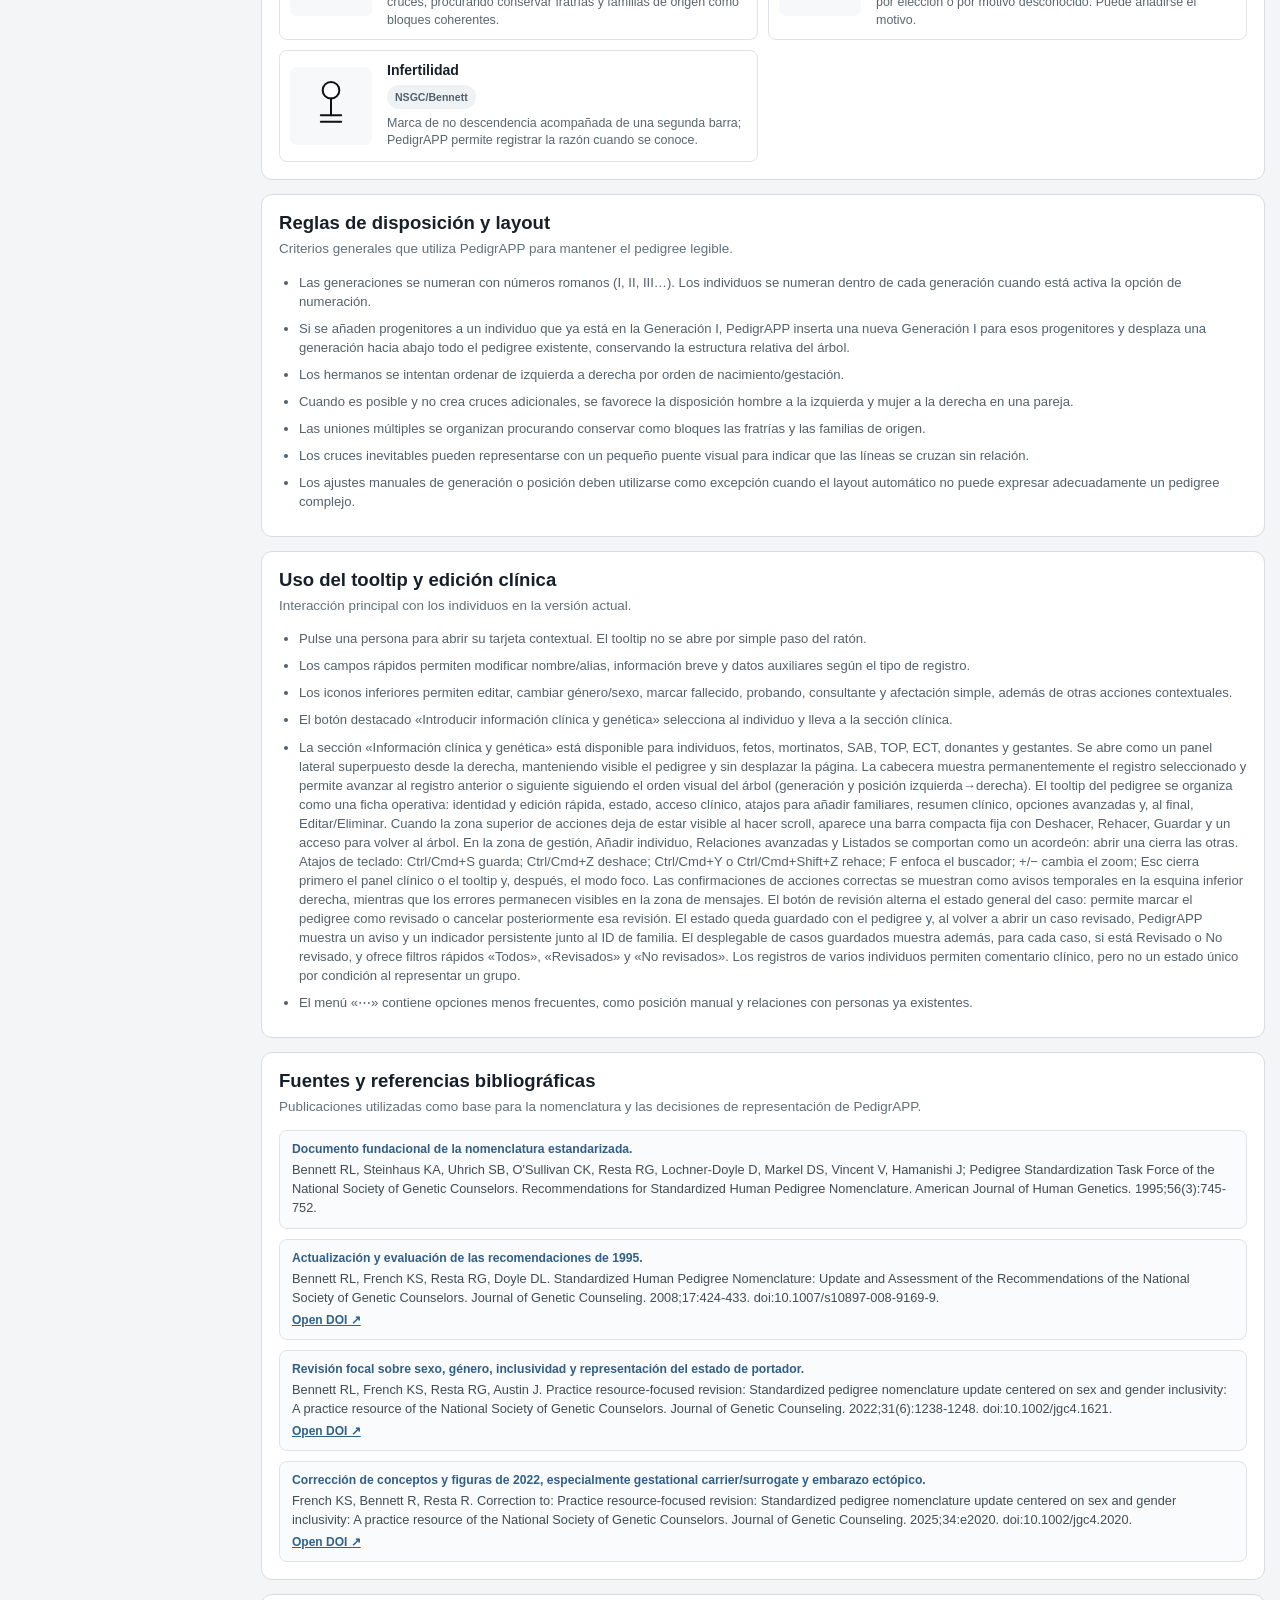
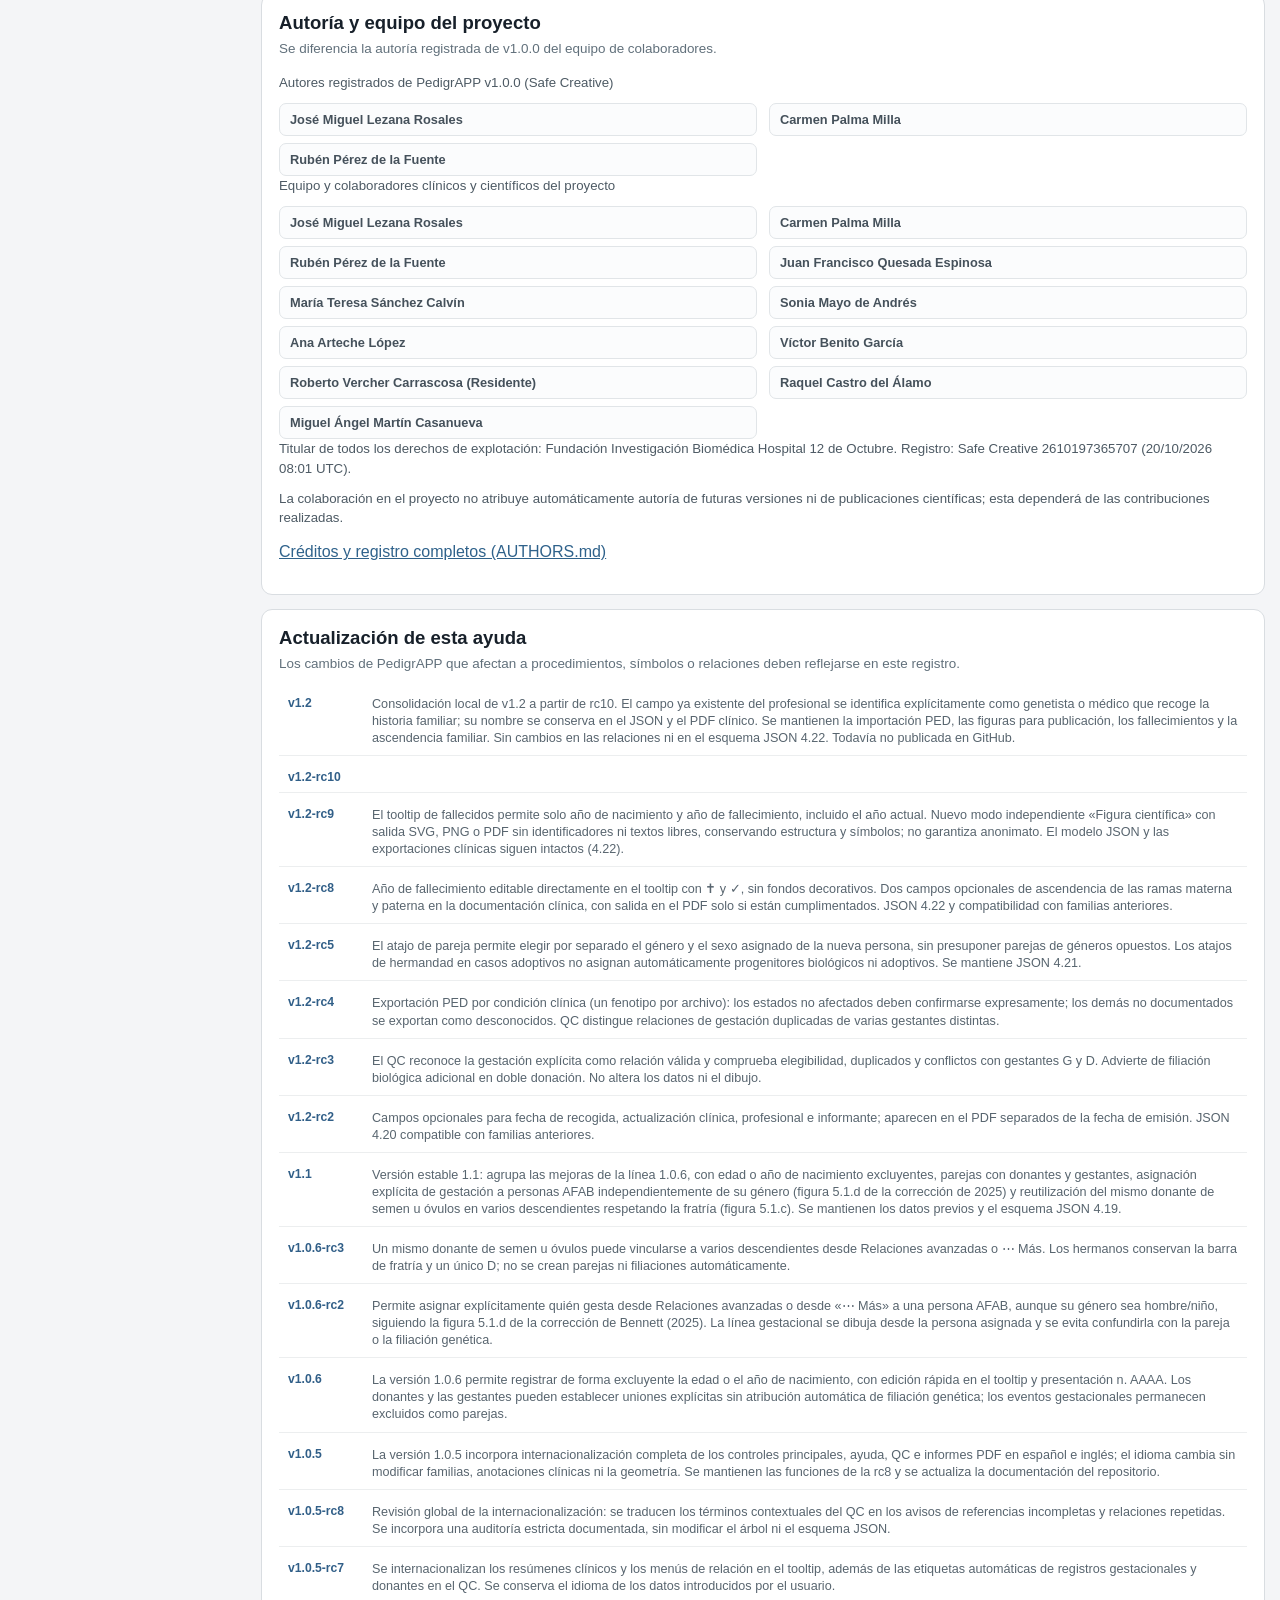
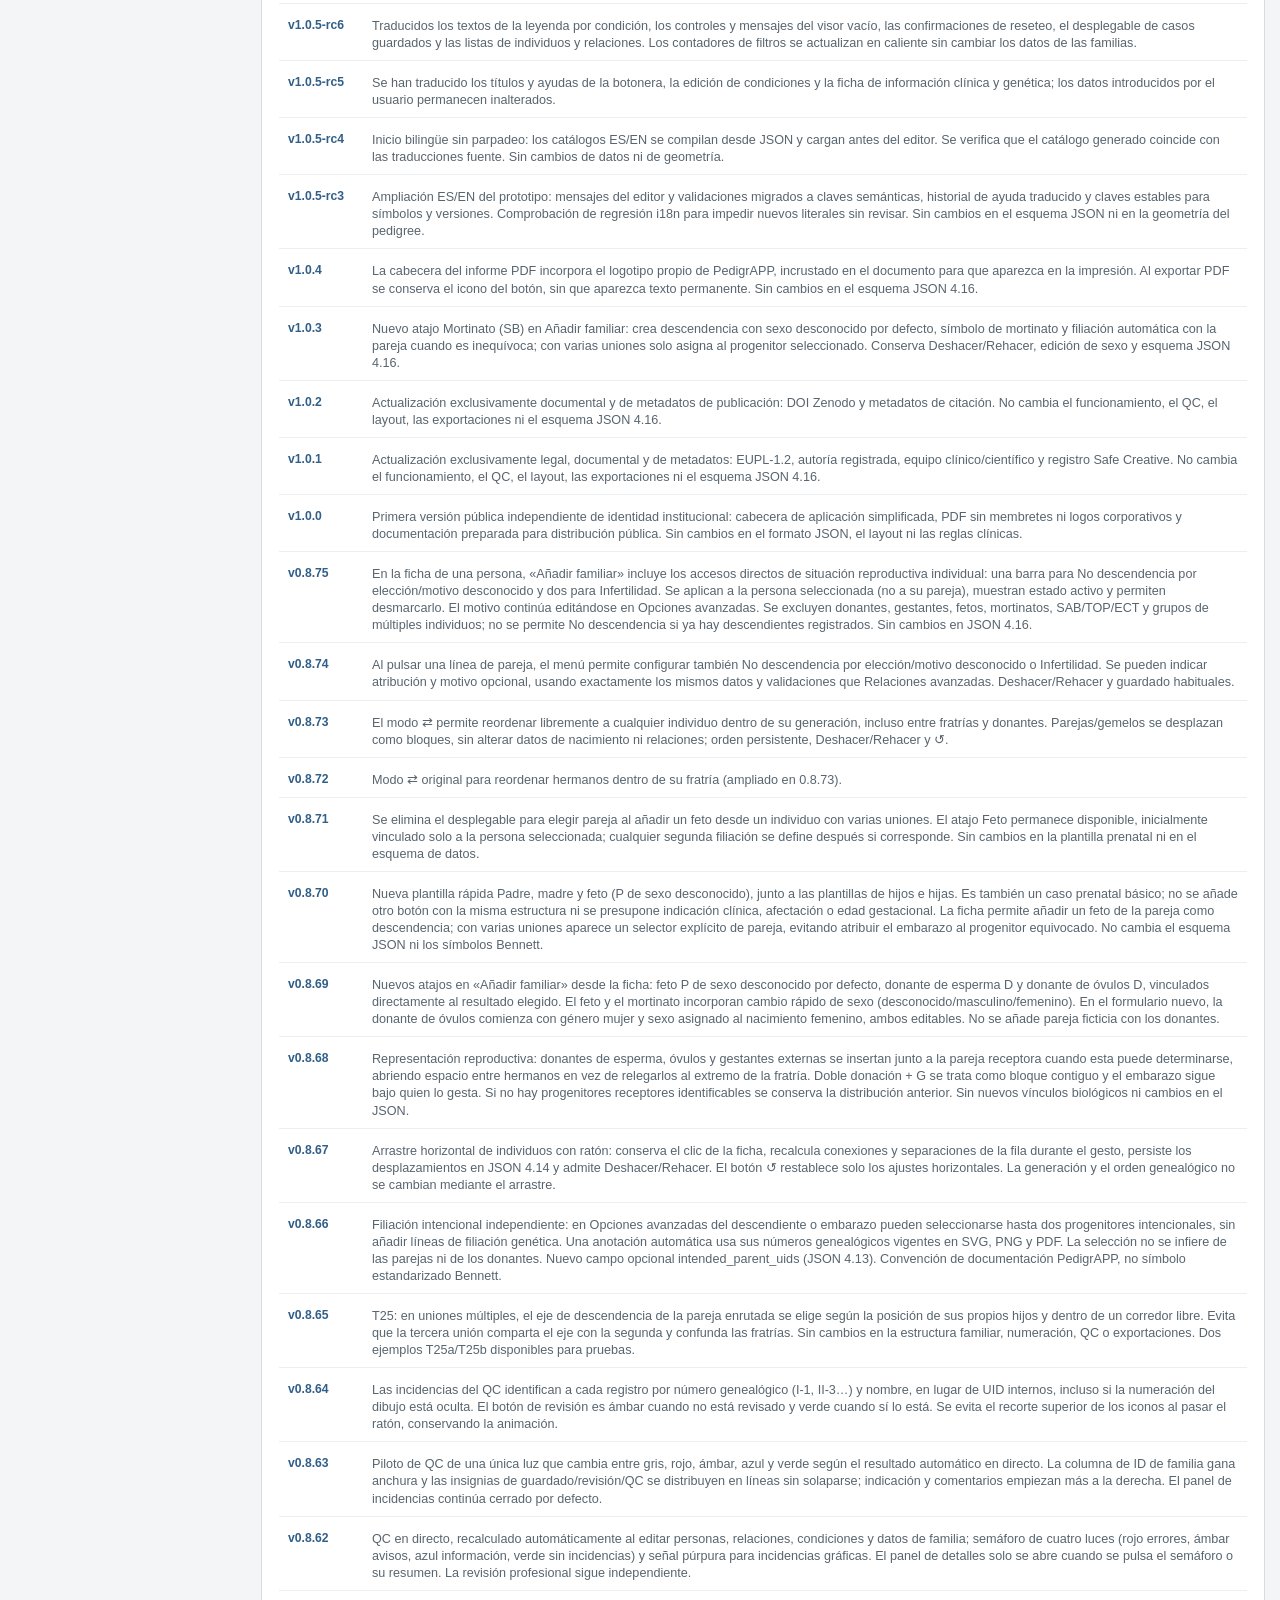
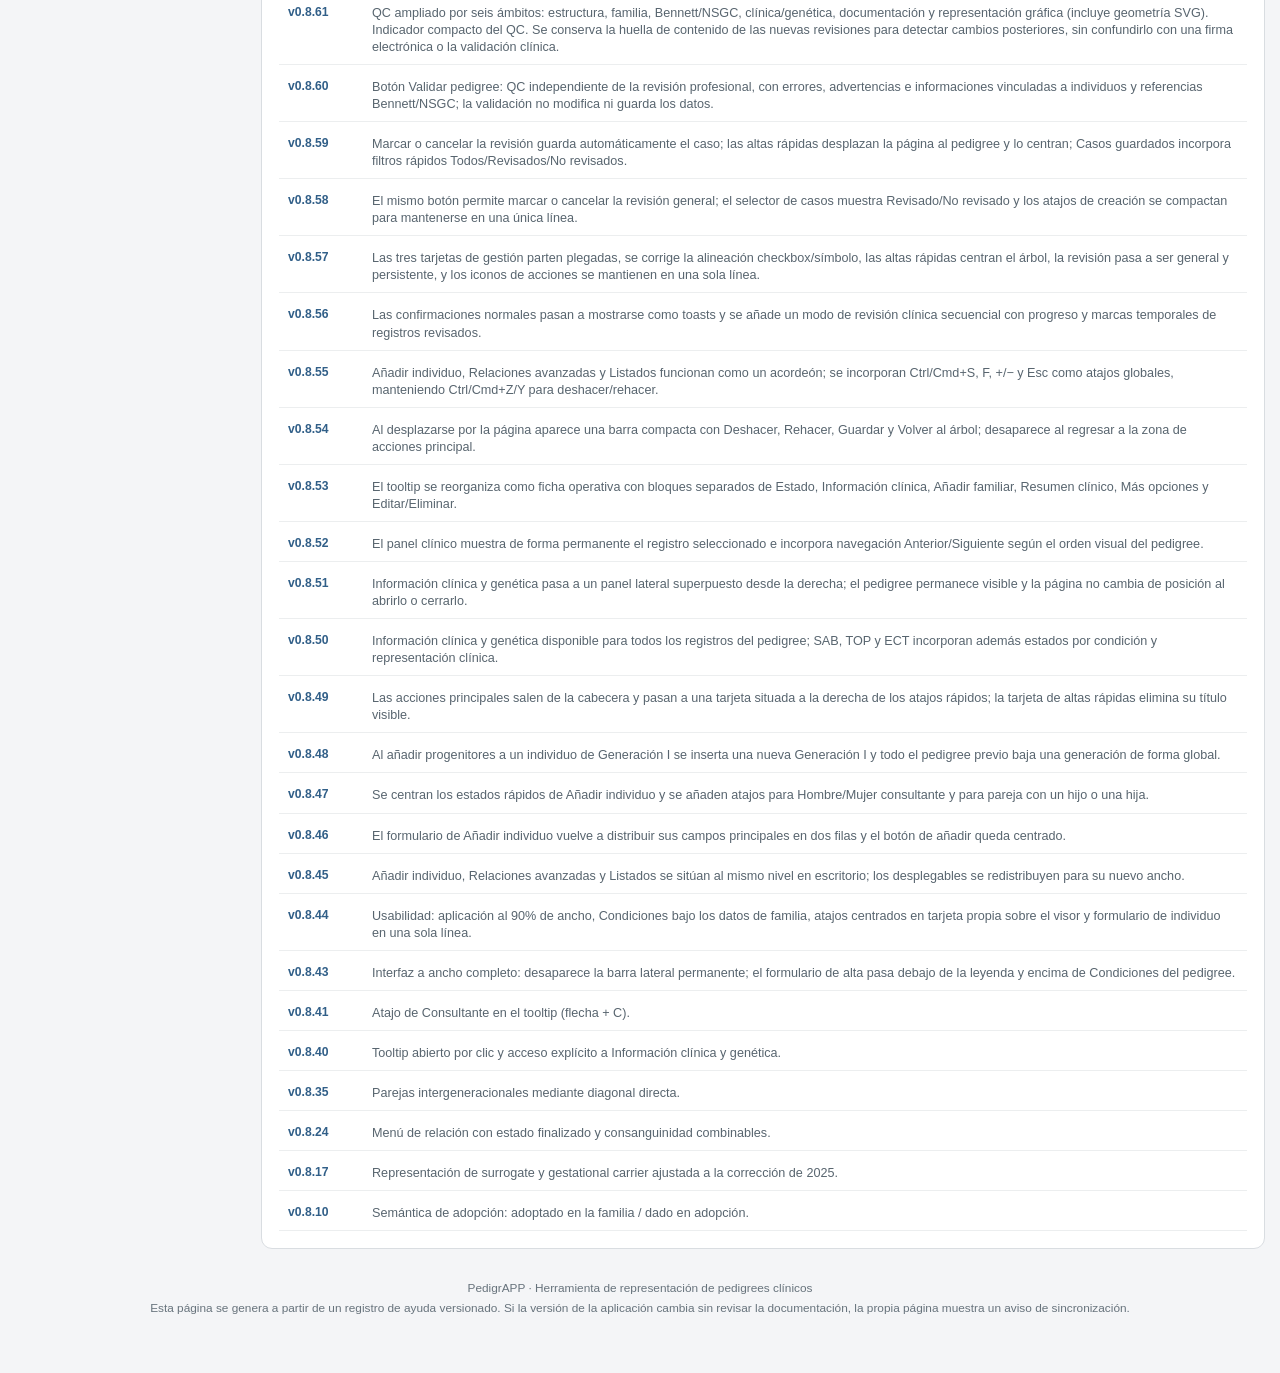
==== commit e94358ef: "Release PedigrAPP v1.2 with clean public distribution" ====
--- a/help.html
+++ b/help.html
@@ -6,7 +6,7 @@
 <meta content="width=device-width, initial-scale=1" name="viewport"/>
 <title>PedigrAPP · Help and nomenclature / Ayuda y nomenclatura</title>
 <link href="images/PedigrAPP_icono_small.png" rel="icon" type="image/png"/>
-<link href="help.css?v=1100" rel="stylesheet"/>
+<link href="help.css?v=12-local" rel="stylesheet"/>
 </head>
 <body>
 <div class="help-shell">
@@ -44,8 +44,8 @@
 <p data-i18n="help.body1.div1.footer1.p2.text">Esta página se genera a partir de un registro de ayuda versionado. Si la versión de la aplicación cambia sin revisar la documentación, la propia página muestra un aviso de sincronización.</p>
 </footer>
 </div>
-<script src="locales/catalog.js?v=1100"></script>
-<script src="i18n.js?v=1100"></script><script src="help-data.js?v=1100"></script>
-<script src="help.js?v=1100"></script>
+<script src="locales/catalog.js?v=12-local"></script>
+<script src="i18n.js?v=12-local"></script><script src="help-data.js?v=12-local"></script>
+<script src="help.js?v=12-local"></script>
 </body>
 </html>
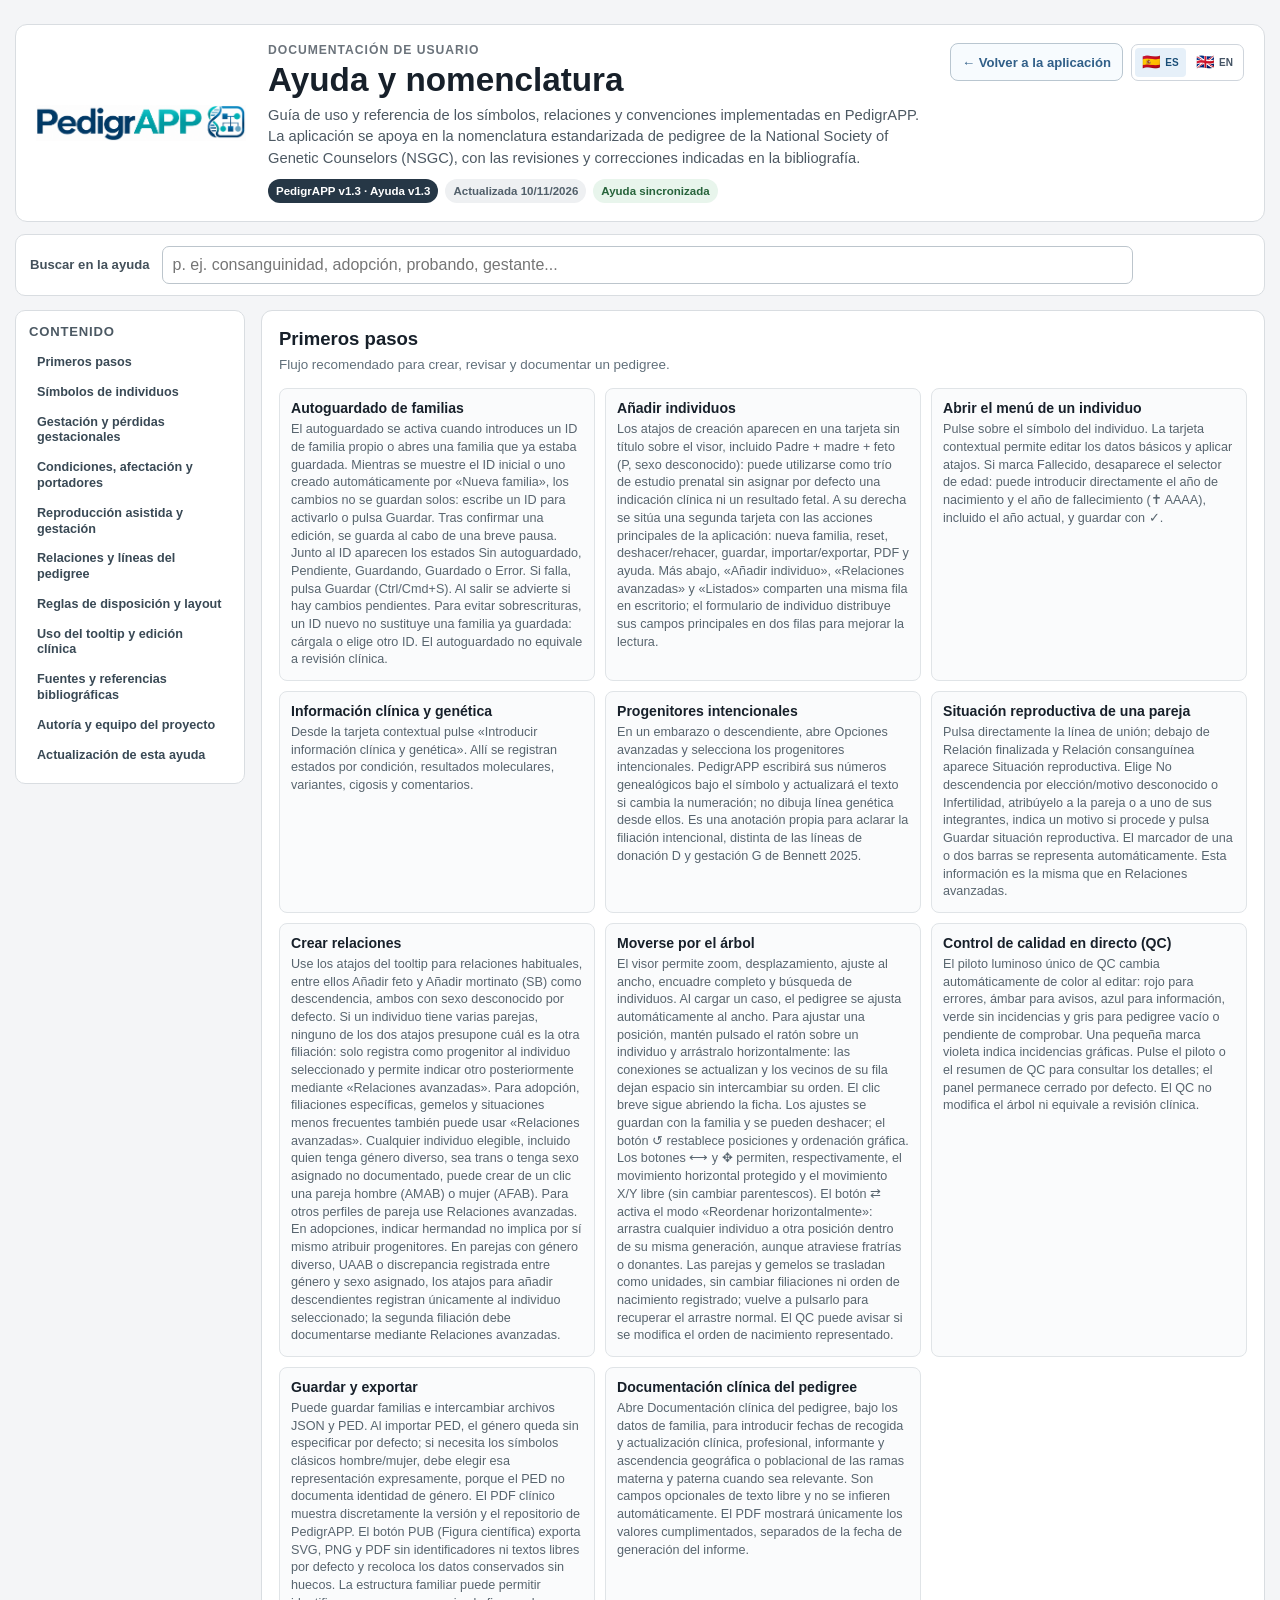
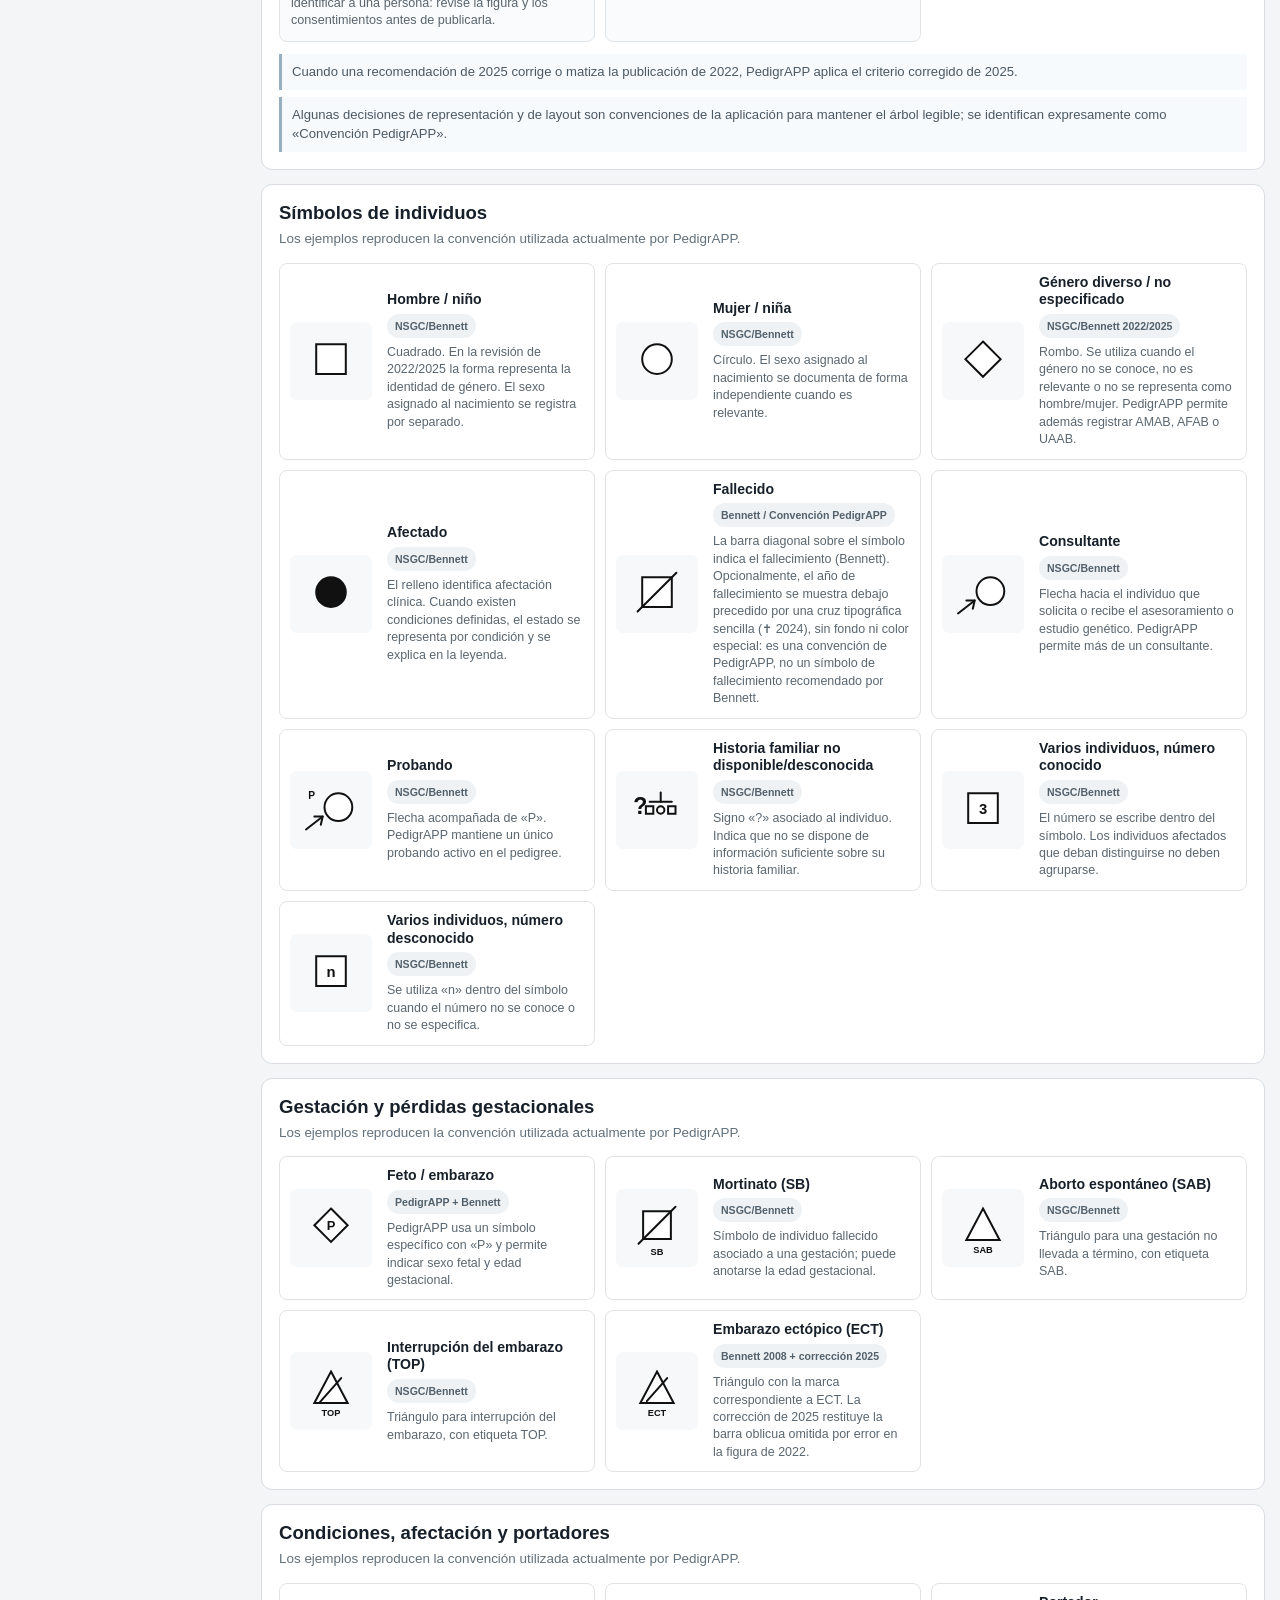
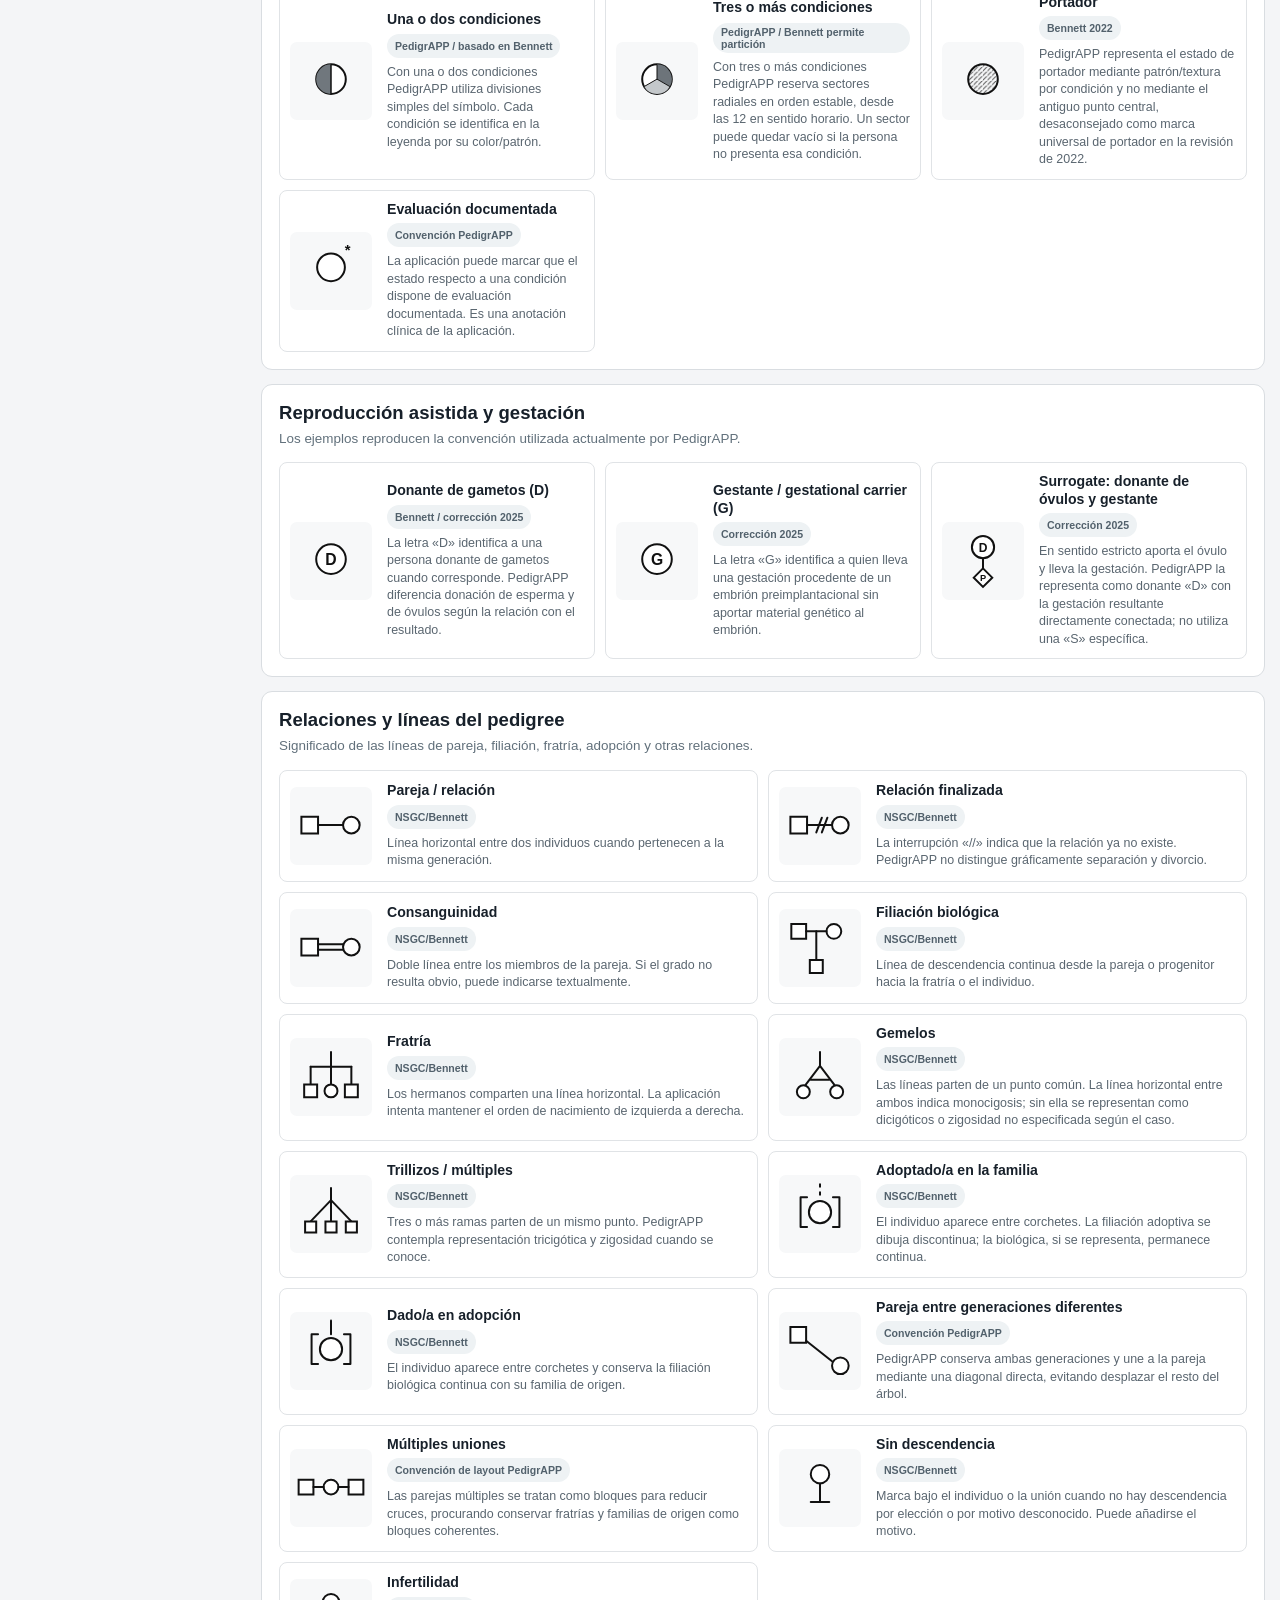
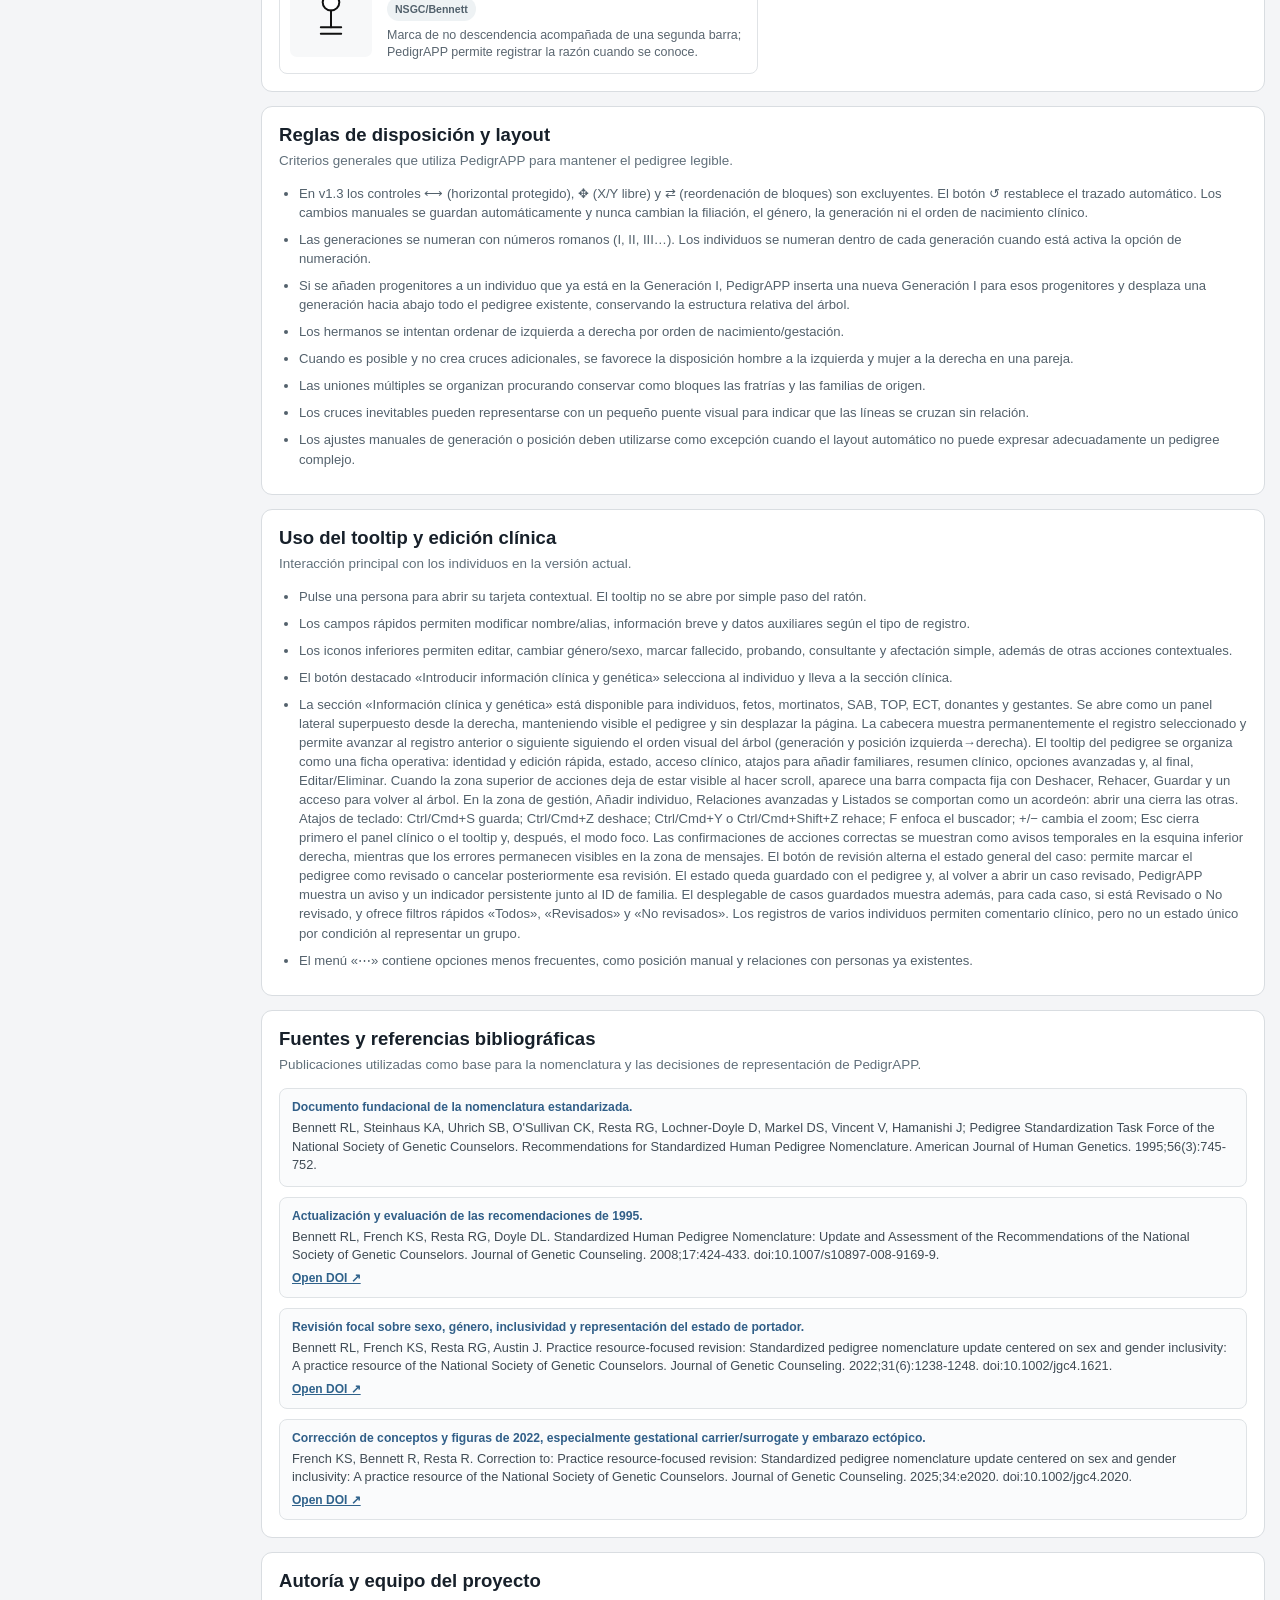
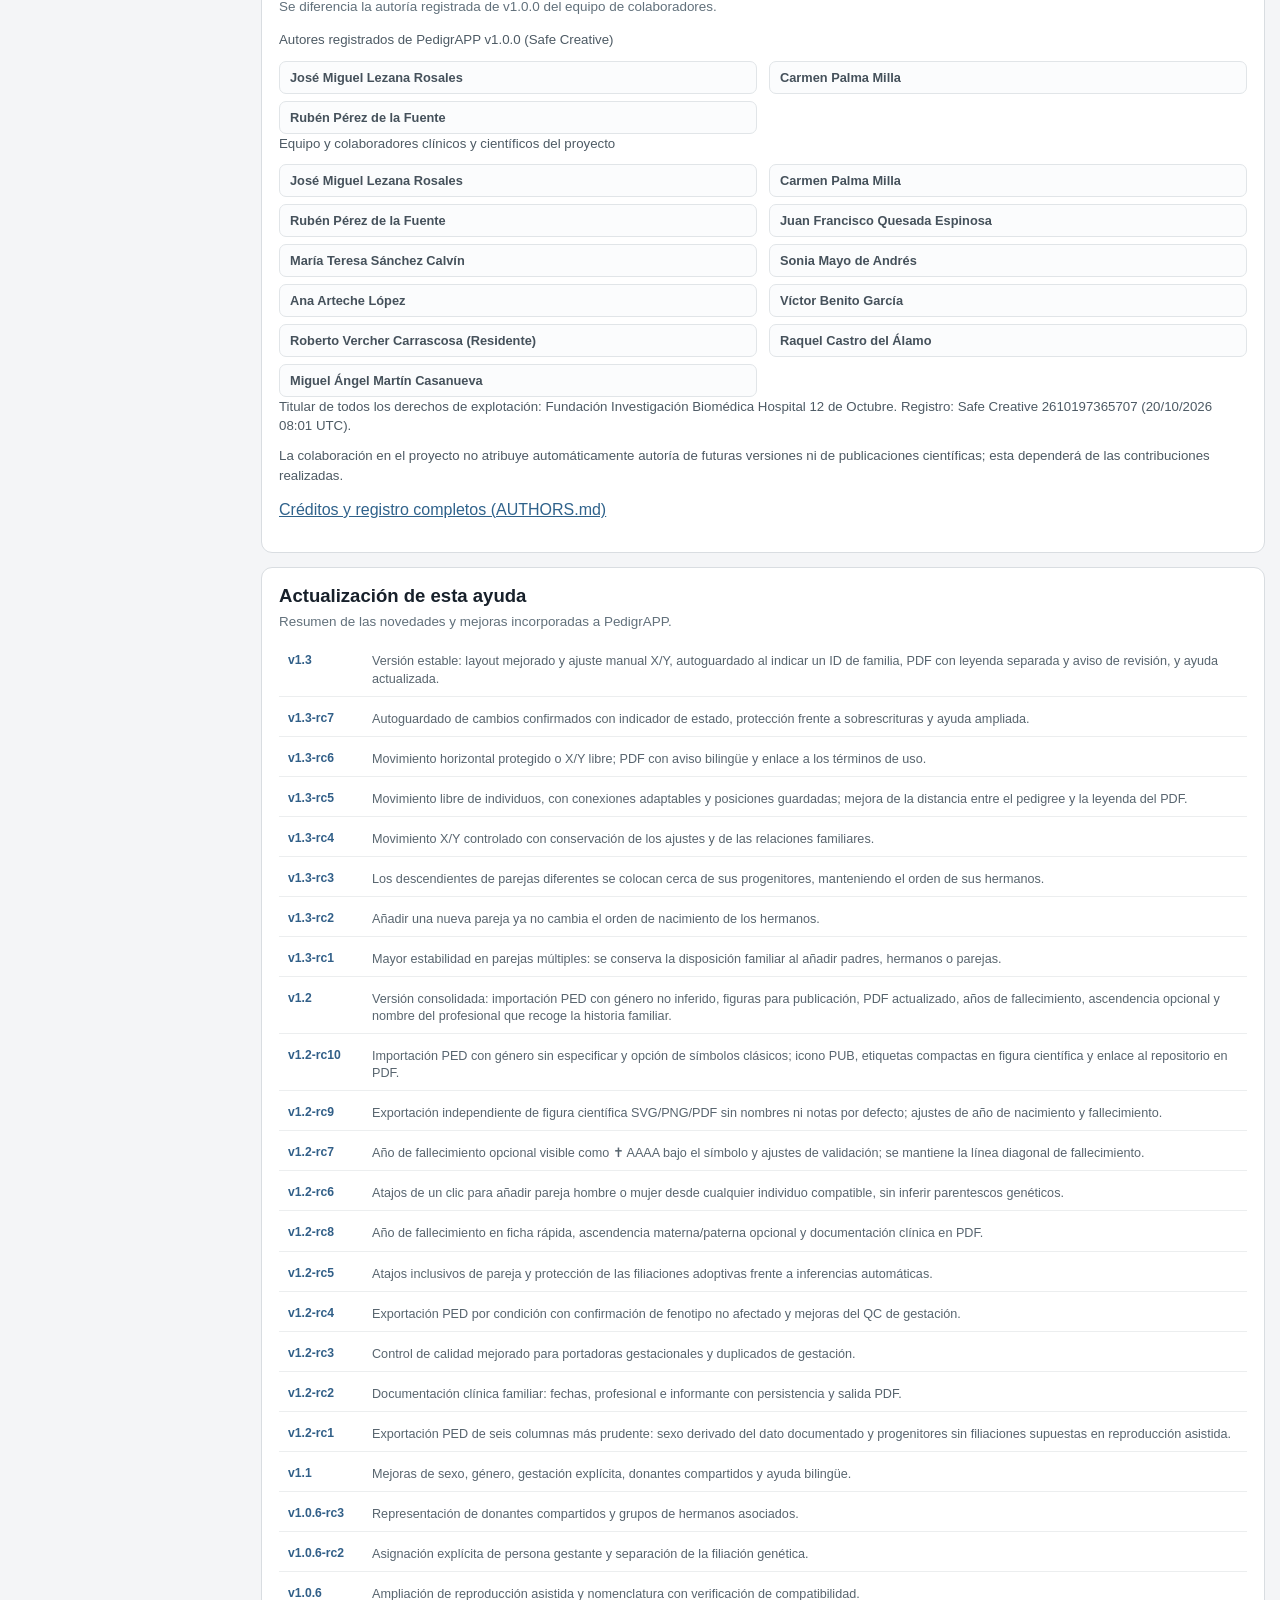
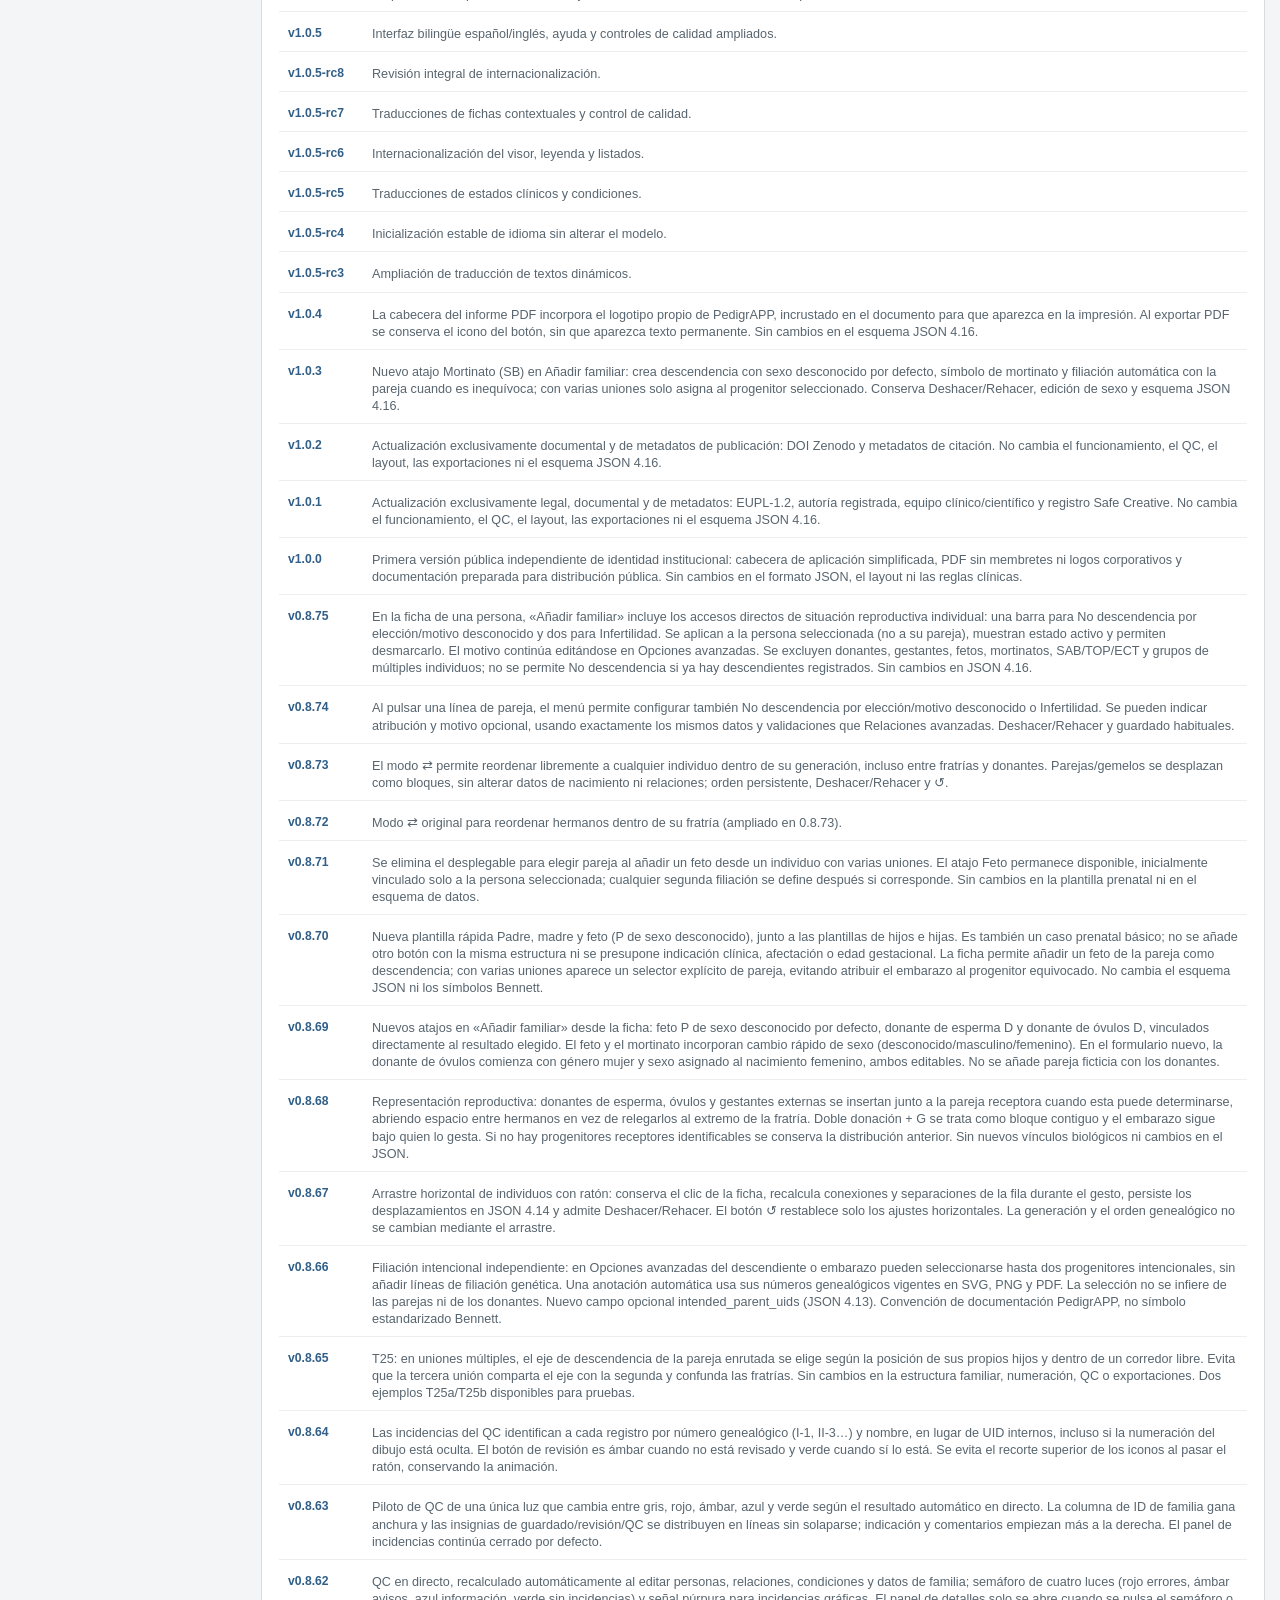
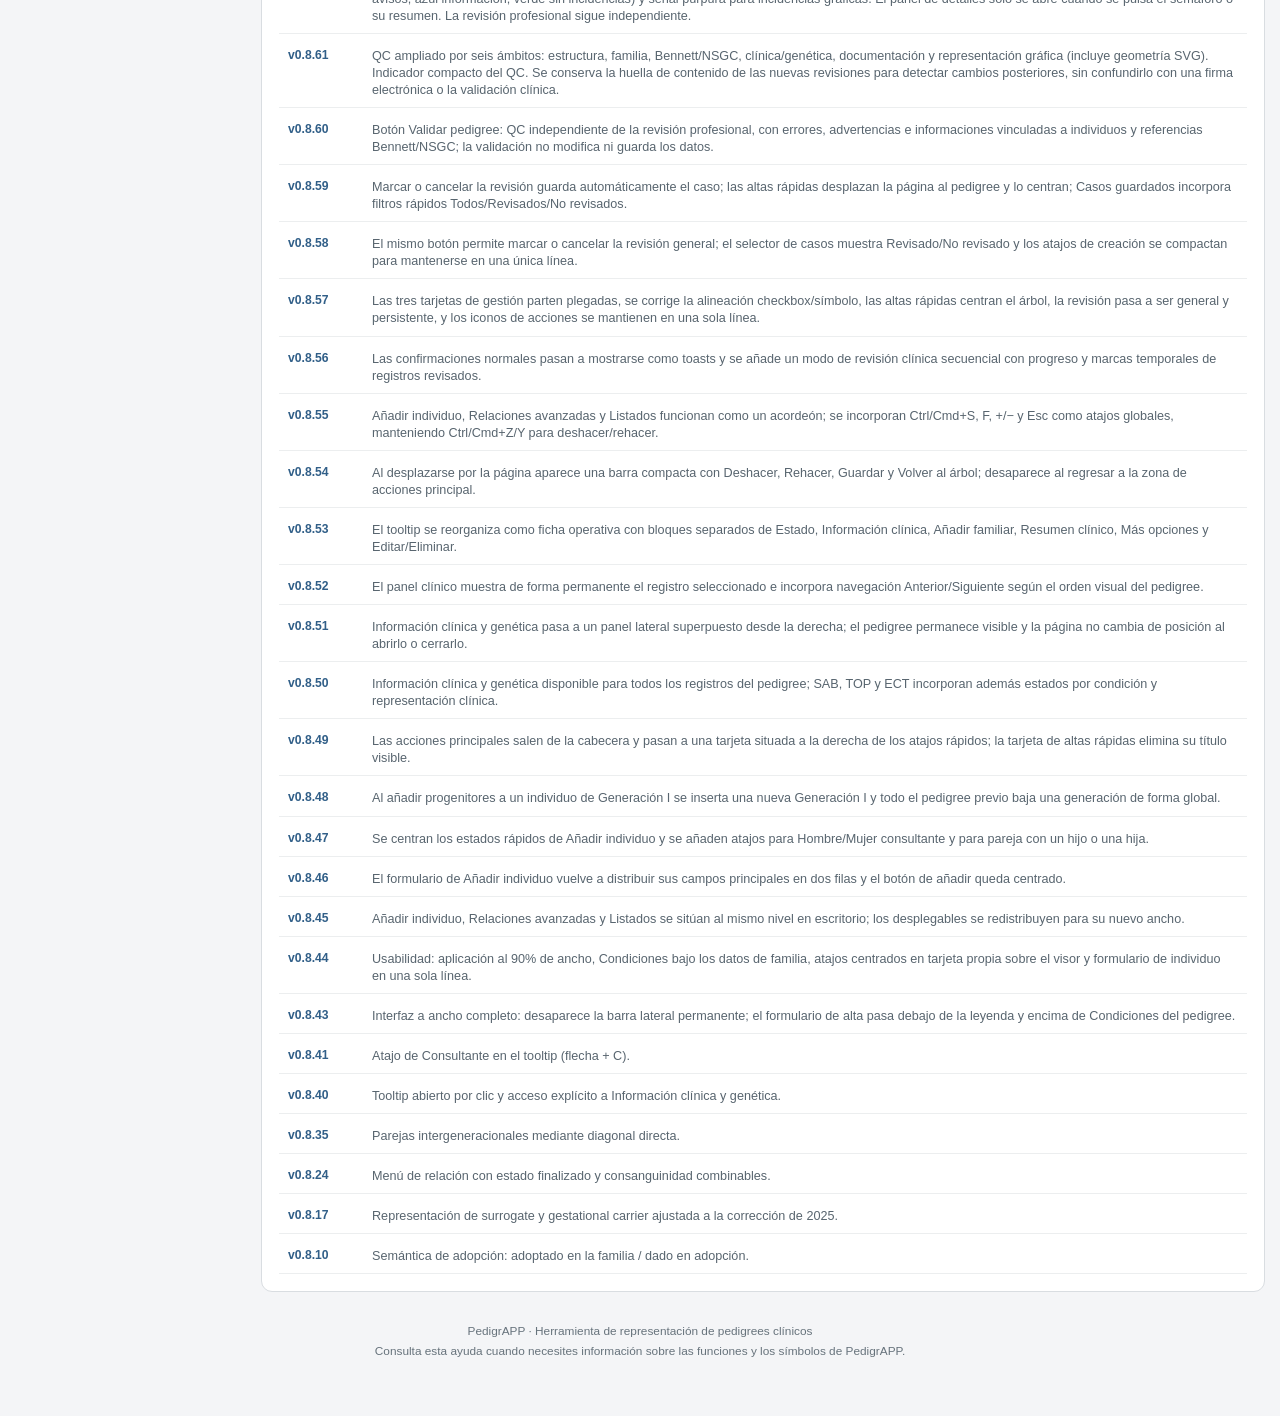
==== commit 643c1171: "Release PedigrAPP v1.3 with audited public distribution" ====
--- a/help.html
+++ b/help.html
@@ -6,7 +6,7 @@
 <meta content="width=device-width, initial-scale=1" name="viewport"/>
 <title>PedigrAPP · Help and nomenclature / Ayuda y nomenclatura</title>
 <link href="images/PedigrAPP_icono_small.png" rel="icon" type="image/png"/>
-<link href="help.css?v=12-local" rel="stylesheet"/>
+<link href="help.css?v=1300" rel="stylesheet"/>
 </head>
 <body>
 <div class="help-shell">
@@ -41,11 +41,11 @@
 </div>
 <footer class="help-footer">
 <p data-i18n="help.body1.div1.footer1.p1.text">PedigrAPP · Herramienta de representación de pedigrees clínicos</p>
-<p data-i18n="help.body1.div1.footer1.p2.text">Esta página se genera a partir de un registro de ayuda versionado. Si la versión de la aplicación cambia sin revisar la documentación, la propia página muestra un aviso de sincronización.</p>
+<p data-i18n="help.body1.div1.footer1.p2.text">Consulta esta ayuda cuando necesites información sobre las funciones y los símbolos de PedigrAPP.</p>
 </footer>
 </div>
-<script src="locales/catalog.js?v=12-local"></script>
-<script src="i18n.js?v=12-local"></script><script src="help-data.js?v=12-local"></script>
-<script src="help.js?v=12-local"></script>
+<script src="locales/catalog.js?v=1300"></script>
+<script src="i18n.js?v=1300"></script><script src="help-data.js?v=1300"></script>
+<script src="help.js?v=1300"></script>
 </body>
 </html>
